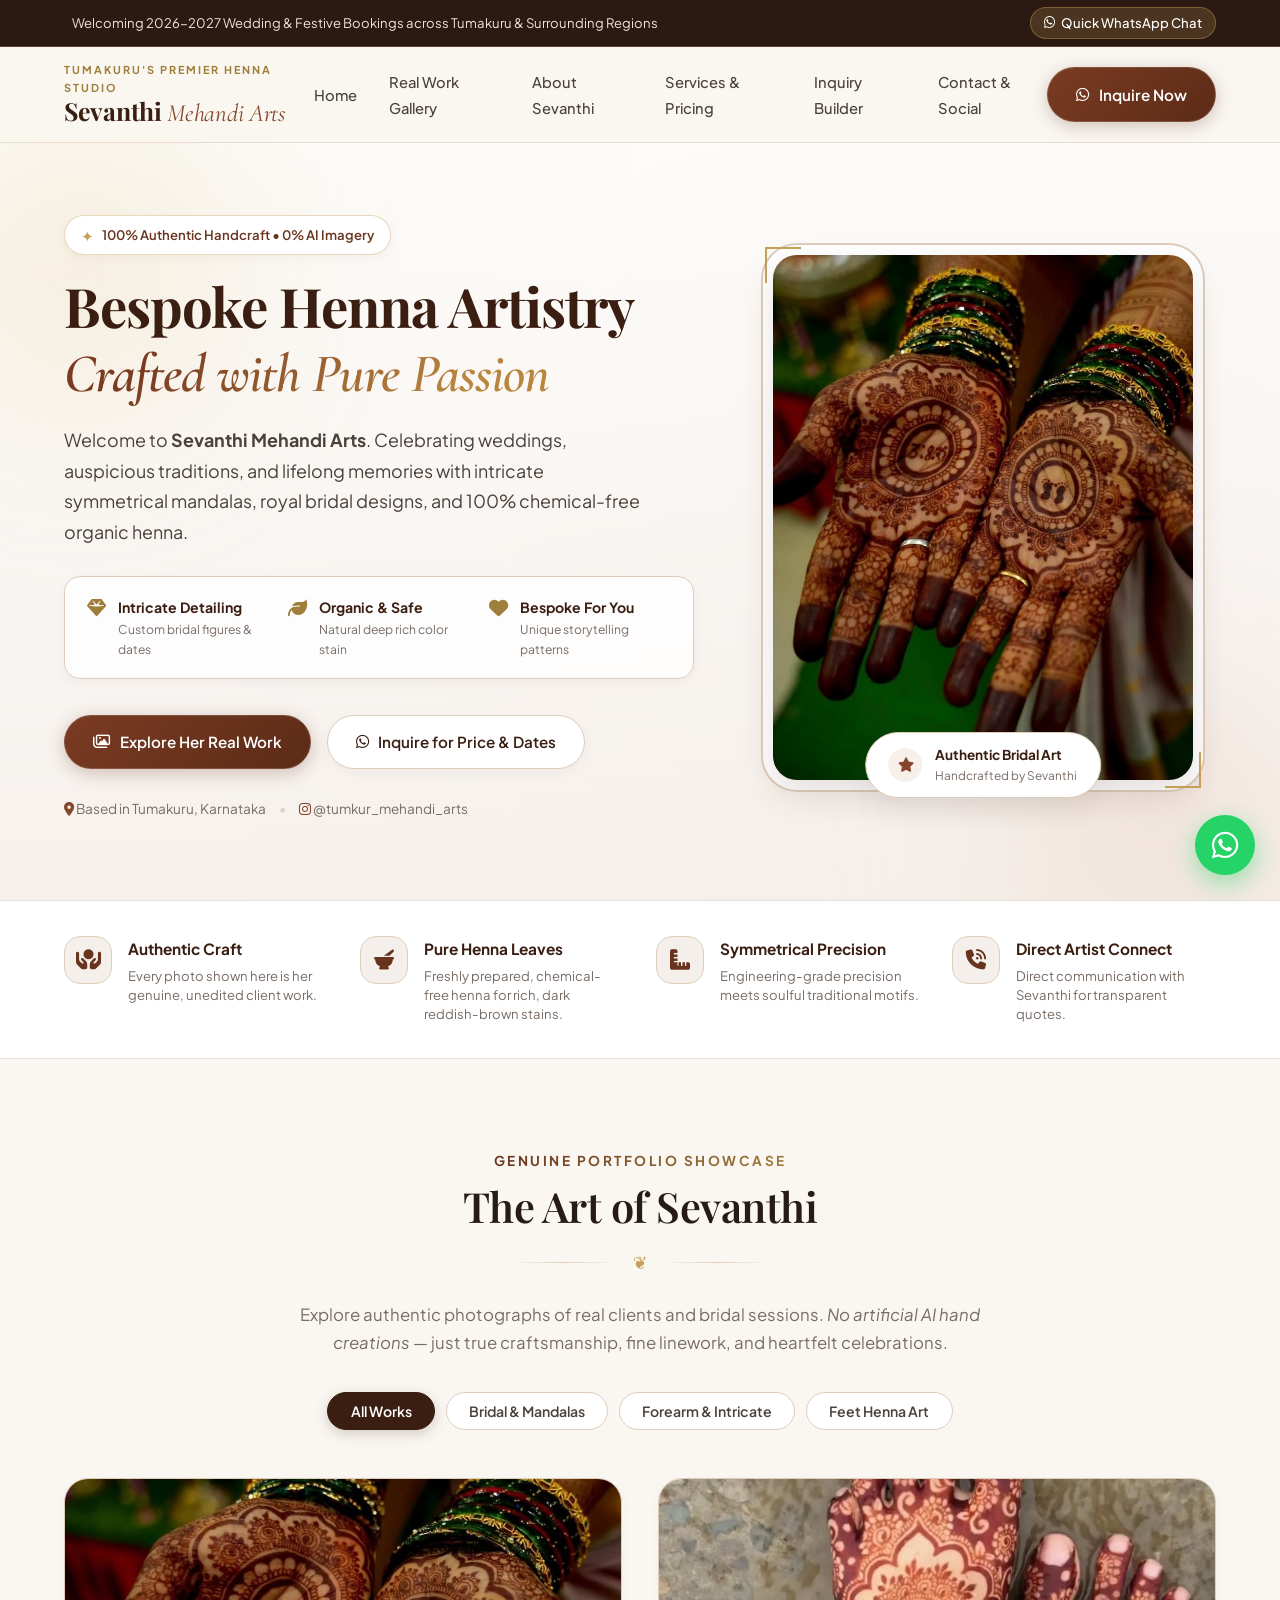
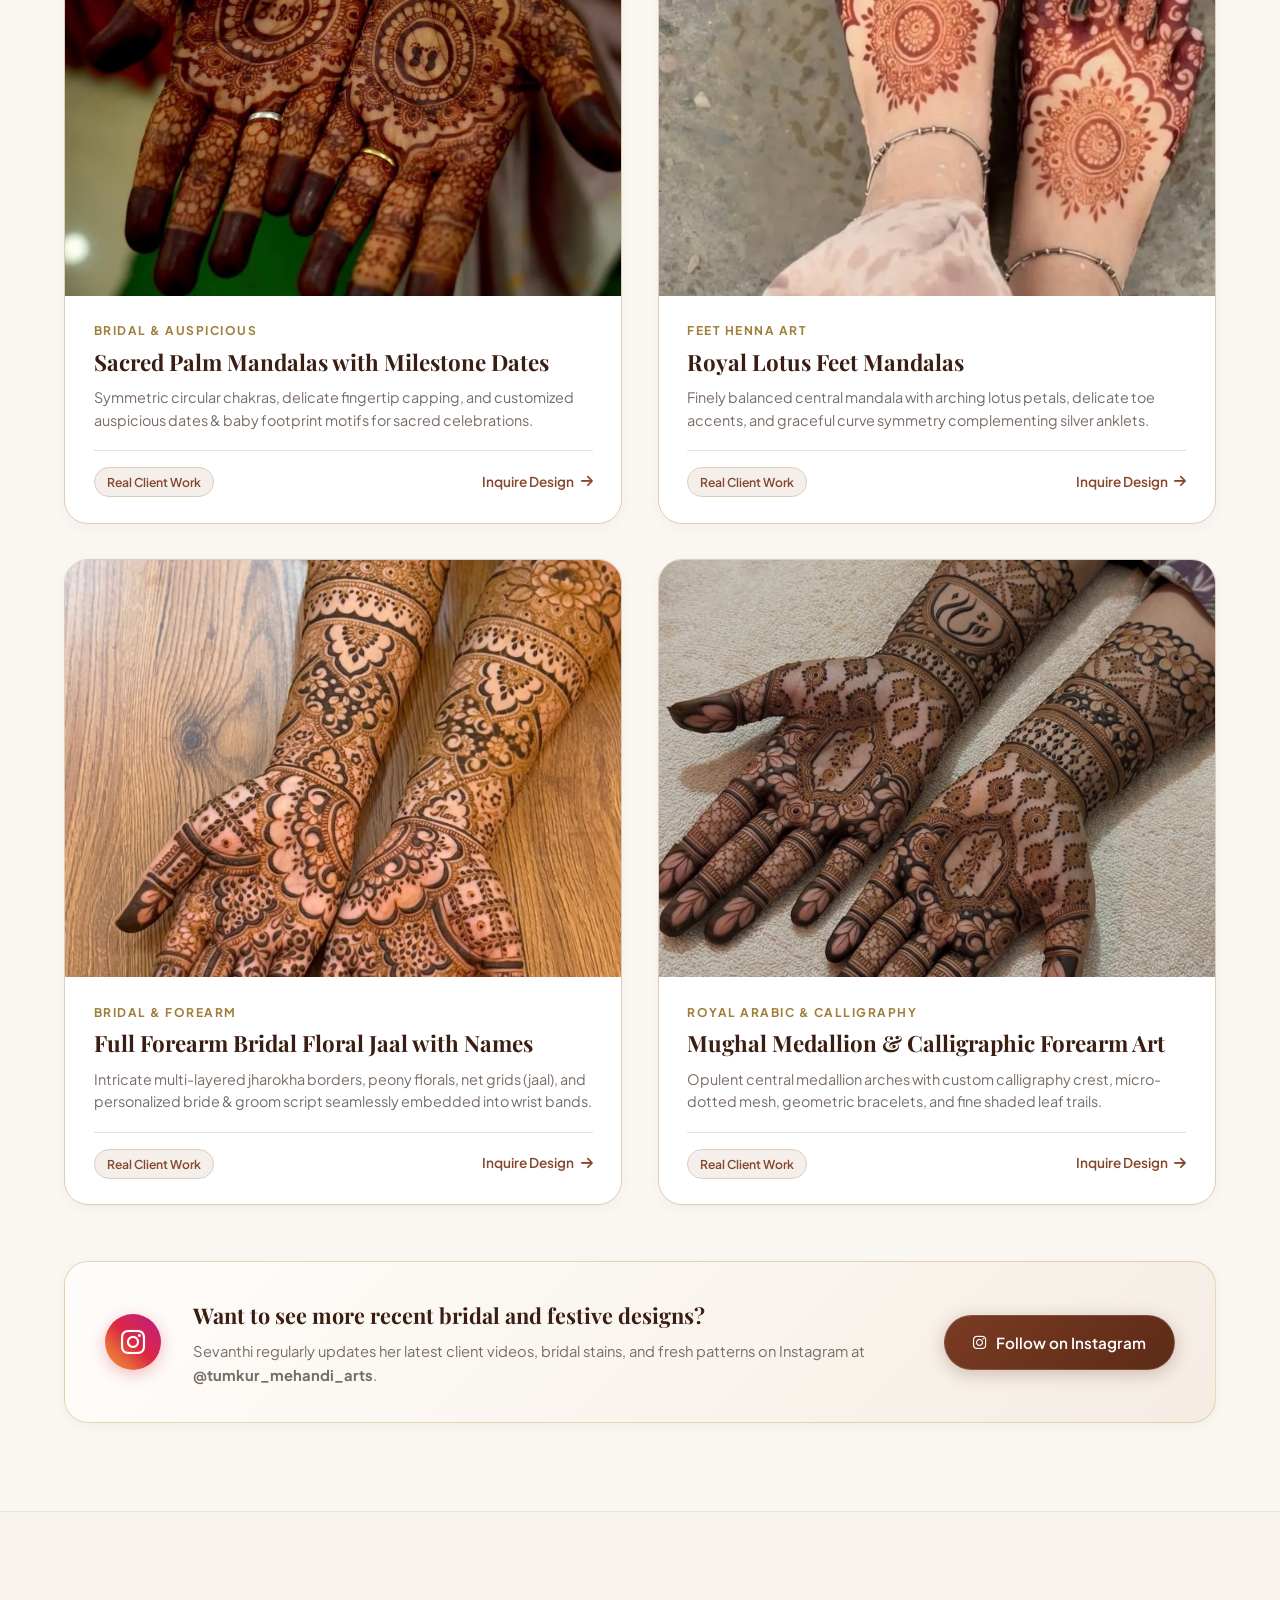
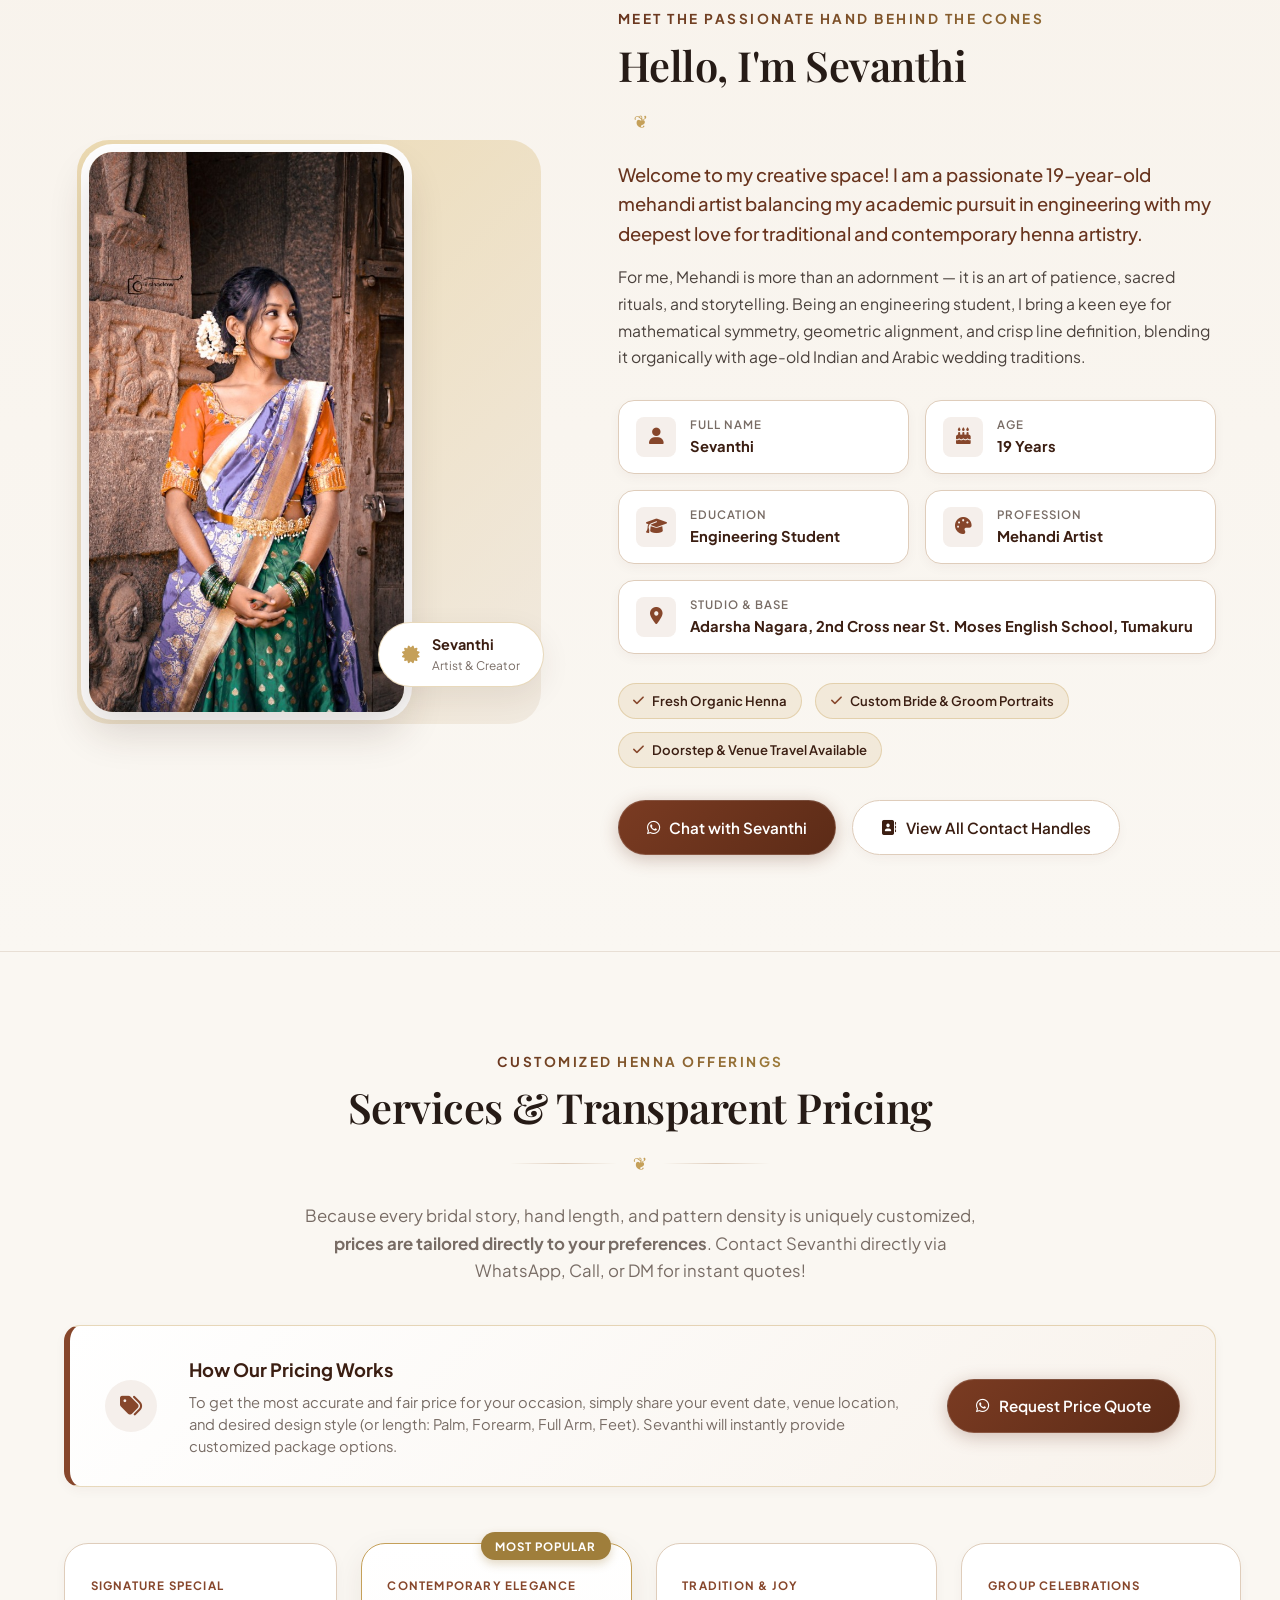
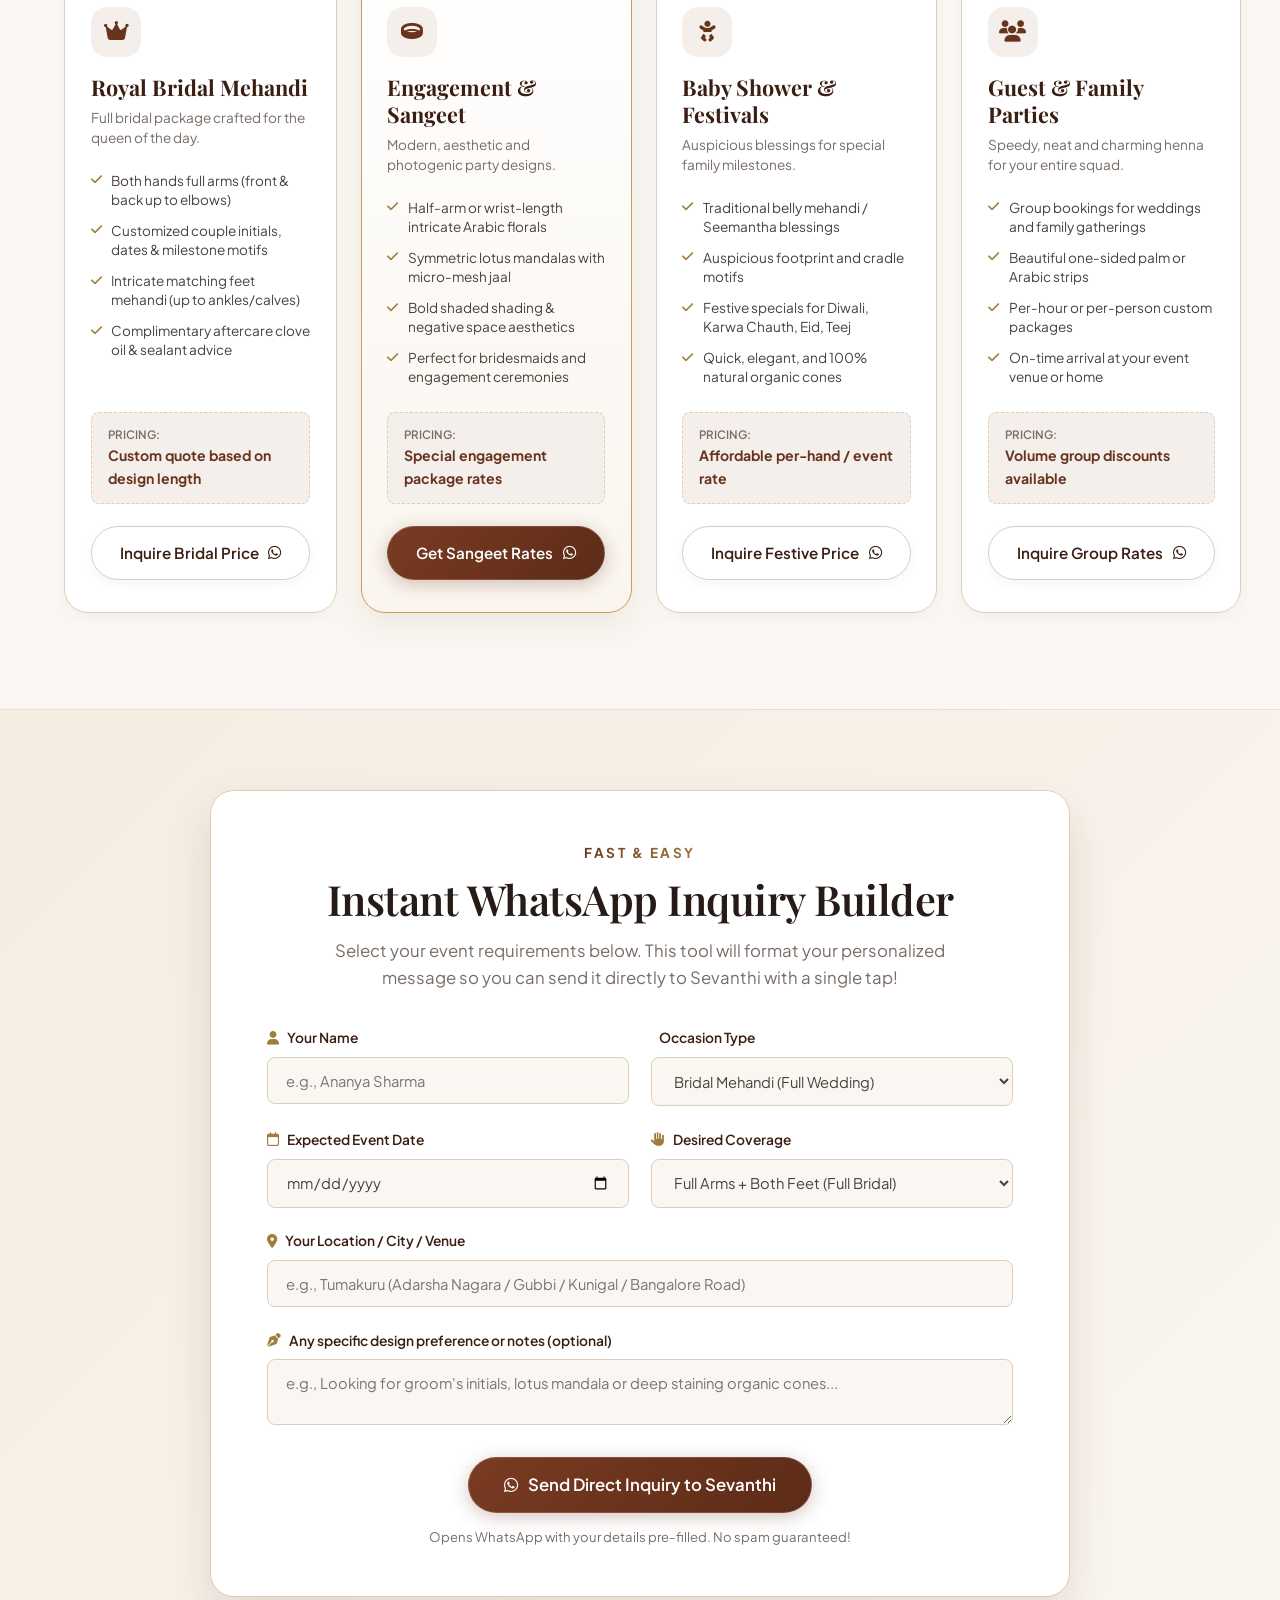
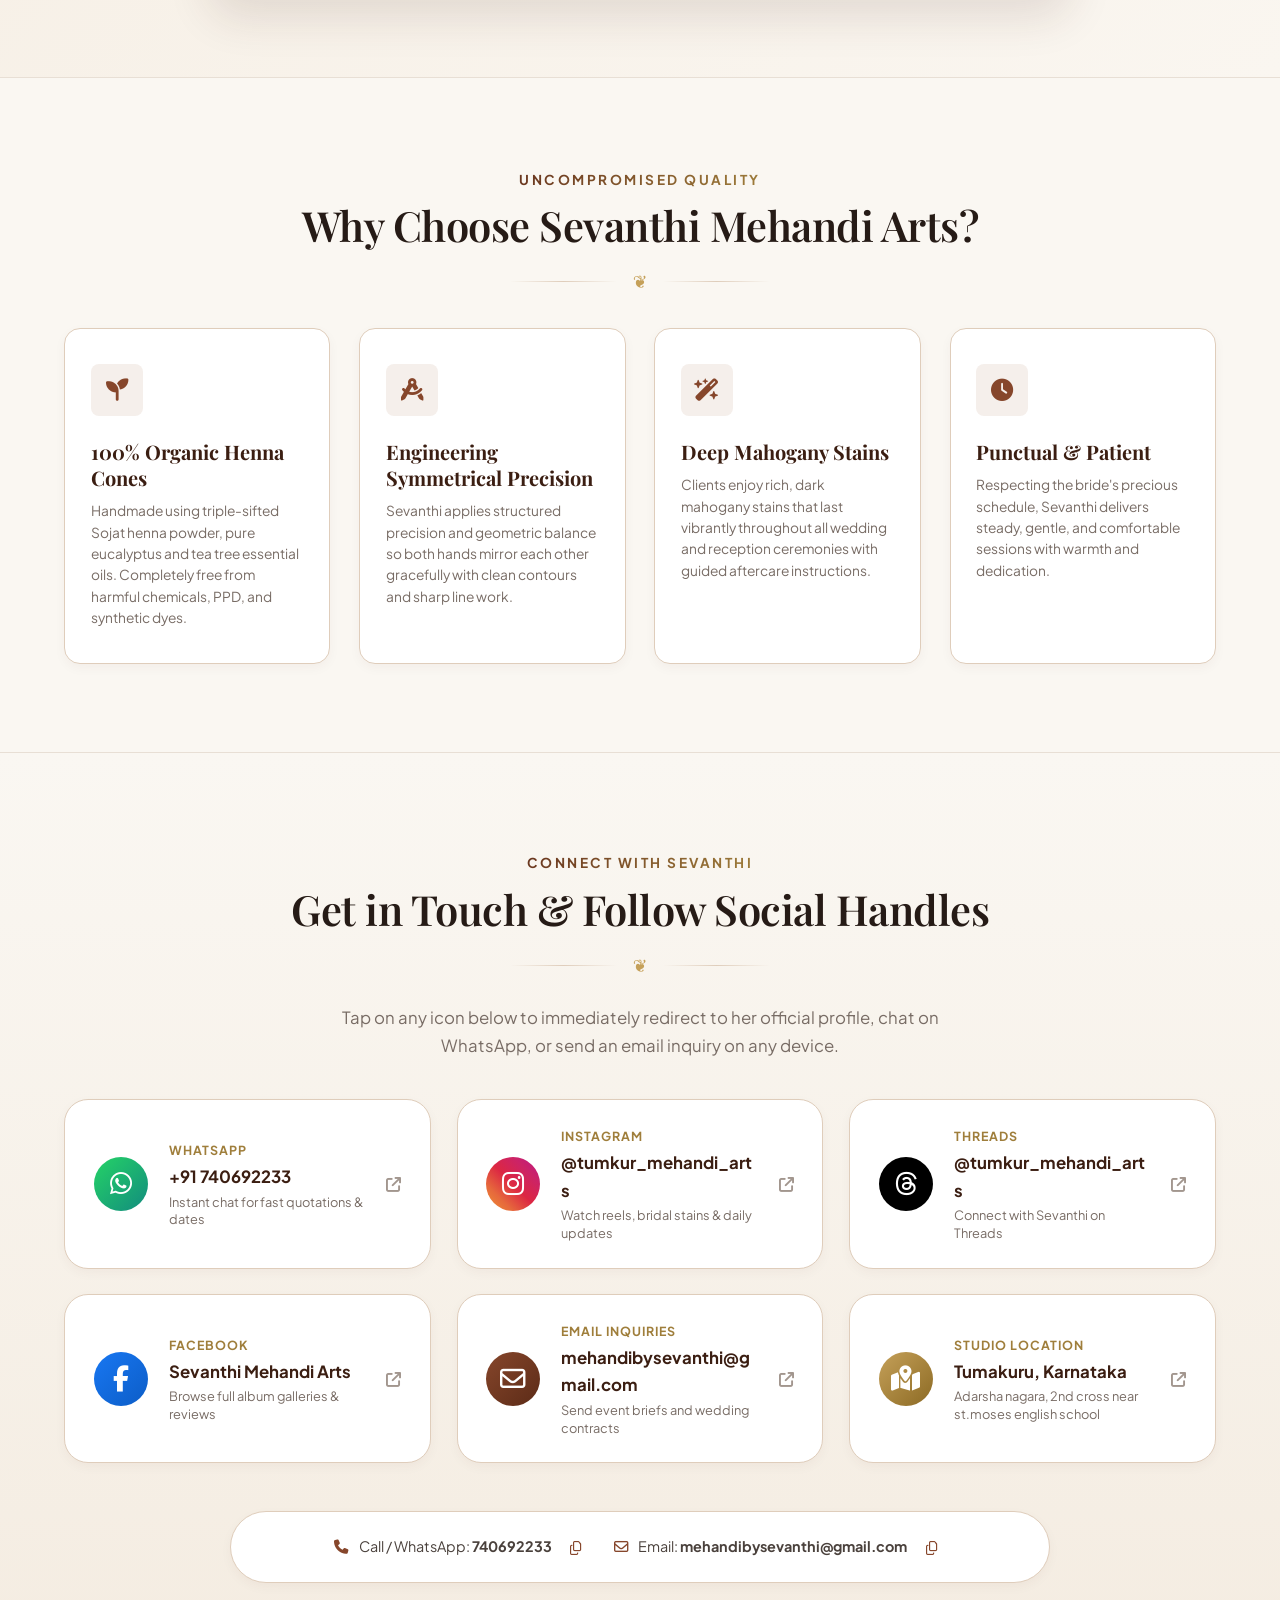
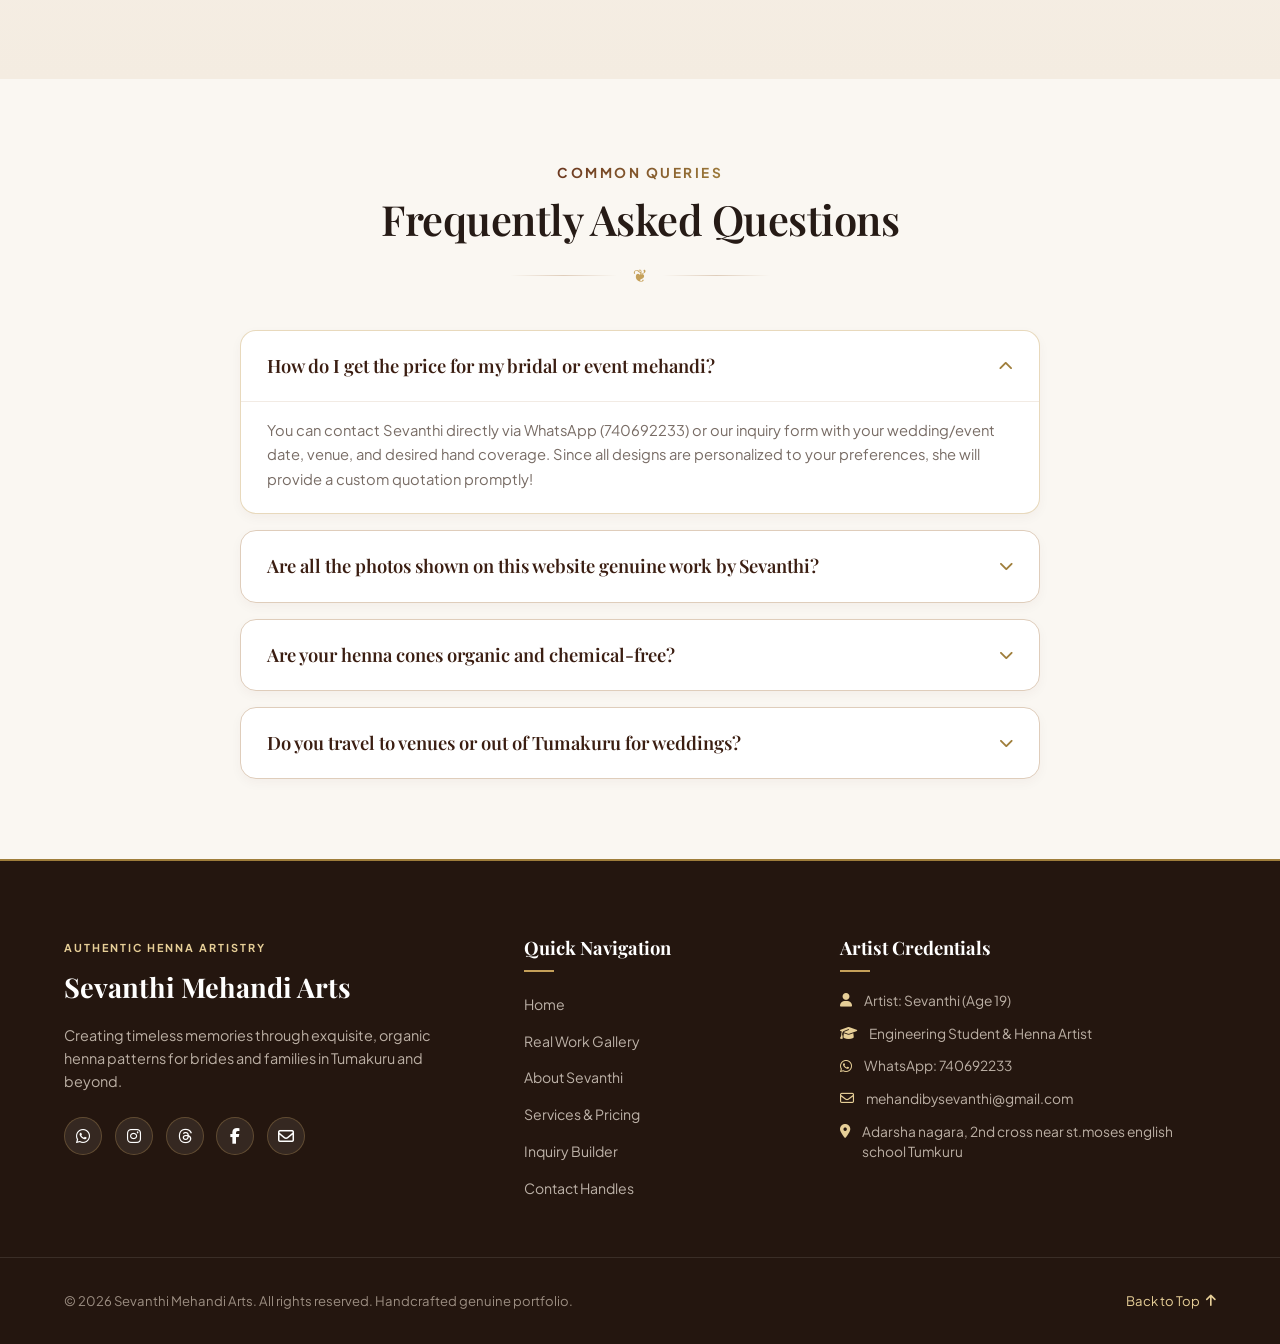
==== index.html @ f286114d "feat: Initial commit for Sevanthi Mehandi Arts website" ====
<!DOCTYPE html>
<html lang="en">
<head>
  <meta charset="UTF-8">
  <meta name="viewport" content="width=device-width, initial-scale=1.0">
  <title>Sevanthi Mehandi Arts | Professional Henna Artist in Tumakuru</title>
  <meta name="description" content="Sevanthi Mehandi Arts - Exclusive bridal, royal Arabic, traditional mandala and contemporary mehandi designs handcrafted by Sevanthi in Tumakuru, Karnataka. Contact for customized price quotes and bookings.">
  <meta name="keywords" content="Sevanthi Mehandi Arts, Tumkur Mehandi Artist, Bridal Henna Tumakuru, Organic Mehandi, Henna Artist Karnataka, Wedding Mehandi Tumkur">
  <meta name="author" content="Sevanthi Mehandi Arts">
  
  <!-- OpenGraph Meta for Social Sharing -->
  <meta property="og:title" content="Sevanthi Mehandi Arts | Luxury Henna Designs">
  <meta property="og:description" content="Authentic handcrafted bridal and traditional mehandi designs by Sevanthi. Book your date now.">
  <meta property="og:type" content="website">
  <meta property="og:image" content="assets/images/artist-sevanthi.jpg">

  <!-- Favicon -->
  <link rel="icon" href="data:image/svg+xml,<svg xmlns=%22http://www.w3.org/2000/svg%22 viewBox=%220 0 100 100%22><text y=%22.9em%22 font-size=%2290%22>✨</text></svg>">

  <!-- Google Fonts: Cormorant Garamond, Playfair Display & Plus Jakarta Sans -->
  <link rel="preconnect" href="https://fonts.googleapis.com">
  <link rel="preconnect" href="https://fonts.gstatic.com" crossorigin>
  <link href="https://fonts.googleapis.com/css2?family=Cormorant+Garamond:ital,wght@0,400;0,600;0,700;1,400;1,600&family=Playfair+Display:ital,wght@0,500;0,700;1,400;1,600&family=Plus+Jakarta+Sans:wght@300;400;500;600;700&display=swap" rel="stylesheet">

  <!-- Font Awesome 6 for Brand Icons (Instagram, Threads, Facebook, WhatsApp, etc.) -->
  <link rel="stylesheet" href="https://cdnjs.cloudflare.com/ajax/libs/font-awesome/6.5.1/css/all.min.css" integrity="sha512-DTOQO9RWCH3ppGqcWaEA1BIZOC6xxalwEsw9c2QQeAIftl+Vegovlnee1c9QX4TctnWMn13TZye+giMm8e2LwA==" crossorigin="anonymous" referrerpolicy="no-referrer" />

  <!-- Main Stylesheet -->
  <link rel="stylesheet" href="styles.css">
</head>
<body>

  <!-- Top Announcement Bar -->
  <div class="top-announcement" id="top-bar">
    <div class="container top-bar-content">
      <span><i class="fa-solid fa-sparkles"></i> Welcoming 2026-2027 Wedding & Festive Bookings across Tumakuru & Surrounding Regions</span>
      <div class="top-bar-contact">
        <a href="https://wa.me/91740692233?text=Hello%20Sevanthi,%20I%20would%20like%20to%20inquire%20about%20mehandi%20booking%20and%20prices" target="_blank" rel="noopener noreferrer" id="topbar-wa-link">
          <i class="fa-brands fa-whatsapp"></i> Quick WhatsApp Chat
        </a>
      </div>
    </div>
  </div>

  <!-- Navigation Header -->
  <header class="site-header" id="site-header">
    <div class="container nav-container">
      <a href="#hero" class="brand-logo" id="brand-logo" aria-label="Sevanthi Mehandi Arts Home">
        <span class="brand-sub">Tumakuru's Premier Henna Studio</span>
        <span class="brand-name">Sevanthi <span class="accent-font">Mehandi Arts</span></span>
      </a>

      <!-- Desktop Nav -->
      <nav class="desktop-nav" id="desktop-nav" aria-label="Primary Navigation">
        <ul class="nav-links">
          <li><a href="#hero" class="nav-link active">Home</a></li>
          <li><a href="#gallery" class="nav-link">Real Work Gallery</a></li>
          <li><a href="#about" class="nav-link">About Sevanthi</a></li>
          <li><a href="#pricing" class="nav-link">Services & Pricing</a></li>
          <li><a href="#calculator" class="nav-link">Inquiry Builder</a></li>
          <li><a href="#contact" class="nav-link">Contact & Social</a></li>
        </ul>
      </nav>

      <div class="nav-actions">
        <a href="https://wa.me/91740692233?text=Hello%20Sevanthi,%20I%20want%20to%20check%20availability%20for%20a%20Mehandi%20date" target="_blank" rel="noopener noreferrer" class="btn btn-primary nav-cta" id="nav-book-btn">
          <i class="fa-brands fa-whatsapp"></i> Inquire Now
        </a>
        <button class="mobile-toggle" id="mobile-toggle" aria-label="Toggle navigation menu" aria-expanded="false">
          <span class="bar"></span>
          <span class="bar"></span>
          <span class="bar"></span>
        </button>
      </div>
    </div>

    <!-- Mobile Drawer -->
    <div class="mobile-menu" id="mobile-menu">
      <ul class="mobile-nav-links">
        <li><a href="#hero" class="mobile-link">Home</a></li>
        <li><a href="#gallery" class="mobile-link">Real Work Gallery</a></li>
        <li><a href="#about" class="mobile-link">About Sevanthi</a></li>
        <li><a href="#pricing" class="mobile-link">Services & Pricing</a></li>
        <li><a href="#calculator" class="mobile-link">Inquiry Builder</a></li>
        <li><a href="#contact" class="mobile-link">Contact & Social</a></li>
      </ul>
      <div class="mobile-menu-footer">
        <a href="https://wa.me/91740692233" target="_blank" rel="noopener noreferrer" class="btn btn-primary btn-block">
          <i class="fa-brands fa-whatsapp"></i> Chat on WhatsApp
        </a>
        <div class="mobile-socials">
          <a href="https://www.instagram.com/tumkur_mehandi_arts?stkn=ZXV4bnJ0M3ZuaDFs&utm_source=qr" target="_blank" rel="noopener noreferrer" aria-label="Instagram"><i class="fa-brands fa-instagram"></i></a>
          <a href="https://www.threads.com/@tumkur_mehandi_arts?igshid=NTc4MTIwNjQ2YQ==" target="_blank" rel="noopener noreferrer" aria-label="Threads"><i class="fa-brands fa-threads"></i></a>
          <a href="https://www.facebook.com/share/1EWvurXKob/?mibextid=wwXIfr" target="_blank" rel="noopener noreferrer" aria-label="Facebook"><i class="fa-brands fa-facebook-f"></i></a>
          <a href="mailto:mehandibysevanthi@gmail.com" aria-label="Email"><i class="fa-regular fa-envelope"></i></a>
        </div>
      </div>
    </div>
  </header>

  <main>
    <!-- Hero Section -->
    <section class="hero-section" id="hero">
      <div class="hero-bg-accent hero-bg-left"></div>
      <div class="hero-bg-accent hero-bg-right"></div>
      
      <div class="container hero-container">
        <div class="hero-content">
          <div class="hero-badge">
            <span class="sparkle-icon">✦</span>
            <span>100% Authentic Handcraft • 0% AI Imagery</span>
          </div>
          <h1 class="hero-title">
            Bespoke Henna Artistry <br>
            <span class="highlight-text">Crafted with Pure Passion</span>
          </h1>
          <p class="hero-subtitle">
            Welcome to <strong>Sevanthi Mehandi Arts</strong>. Celebrating weddings, auspicious traditions, and lifelong memories with intricate symmetrical mandalas, royal bridal designs, and 100% chemical-free organic henna.
          </p>

          <div class="hero-highlights">
            <div class="highlight-item">
              <i class="fa-solid fa-gem"></i>
              <div>
                <strong>Intricate Detailing</strong>
                <span>Custom bridal figures & dates</span>
              </div>
            </div>
            <div class="highlight-item">
              <i class="fa-solid fa-leaf"></i>
              <div>
                <strong>Organic & Safe</strong>
                <span>Natural deep rich color stain</span>
              </div>
            </div>
            <div class="highlight-item">
              <i class="fa-solid fa-heart"></i>
              <div>
                <strong>Bespoke For You</strong>
                <span>Unique storytelling patterns</span>
              </div>
            </div>
          </div>

          <div class="hero-cta-group">
            <a href="#gallery" class="btn btn-primary" id="hero-view-work-btn">
              <i class="fa-regular fa-images"></i> Explore Her Real Work
            </a>
            <a href="https://wa.me/91740692233?text=Hi%20Sevanthi,%20I%20would%20like%20to%20discuss%20pricing%20and%20packages%20for%20my%20event." target="_blank" rel="noopener noreferrer" class="btn btn-secondary" id="hero-whatsapp-btn">
              <i class="fa-brands fa-whatsapp"></i> Inquire for Price & Dates
            </a>
          </div>

          <div class="hero-credentials-quick">
            <span><i class="fa-solid fa-location-dot"></i> Based in Tumakuru, Karnataka</span>
            <span class="divider-dot">•</span>
            <span><i class="fa-brands fa-instagram"></i> @tumkur_mehandi_arts</span>
          </div>
        </div>

        <div class="hero-visual">
          <div class="hero-image-card">
            <div class="card-ornament top-left"></div>
            <div class="card-ornament bottom-right"></div>
            <div class="hero-image-wrapper">
              <img src="assets/images/work-1-bridal-mandala.jpg" alt="Authentic Bridal Palm Mandala Henna by Sevanthi" class="hero-main-img" id="hero-featured-photo">
            </div>
            <div class="hero-floating-tag">
              <div class="tag-icon"><i class="fa-solid fa-star"></i></div>
              <div class="tag-text">
                <span class="tag-title">Authentic Bridal Art</span>
                <span class="tag-desc">Handcrafted by Sevanthi</span>
              </div>
            </div>
          </div>
        </div>
      </div>
    </section>

    <!-- Trust & Craftsmanship Bar -->
    <section class="trust-bar">
      <div class="container trust-grid">
        <div class="trust-item">
          <div class="trust-icon"><i class="fa-solid fa-hands-holding-circle"></i></div>
          <div class="trust-info">
            <h4>Authentic Craft</h4>
            <p>Every photo shown here is her genuine, unedited client work.</p>
          </div>
        </div>
        <div class="trust-item">
          <div class="trust-icon"><i class="fa-solid fa-mortar-pestle"></i></div>
          <div class="trust-info">
            <h4>Pure Henna Leaves</h4>
            <p>Freshly prepared, chemical-free henna for rich, dark reddish-brown stains.</p>
          </div>
        </div>
        <div class="trust-item">
          <div class="trust-icon"><i class="fa-solid fa-ruler-combined"></i></div>
          <div class="trust-info">
            <h4>Symmetrical Precision</h4>
            <p>Engineering-grade precision meets soulful traditional motifs.</p>
          </div>
        </div>
        <div class="trust-item">
          <div class="trust-icon"><i class="fa-solid fa-phone-volume"></i></div>
          <div class="trust-info">
            <h4>Direct Artist Connect</h4>
            <p>Direct communication with Sevanthi for transparent quotes.</p>
          </div>
        </div>
      </div>
    </section>

    <!-- Portfolio Gallery Section (Real Photos Only) -->
    <section class="gallery-section" id="gallery">
      <div class="container">
        <div class="section-header text-center">
          <span class="sub-heading">Genuine Portfolio Showcase</span>
          <h2 class="section-title">The Art of Sevanthi</h2>
          <div class="ornamental-divider">
            <span class="line"></span>
            <span class="symbol">❦</span>
            <span class="line"></span>
          </div>
          <p class="section-desc">
            Explore authentic photographs of real clients and bridal sessions. <em>No artificial AI hand creations</em> — just true craftsmanship, fine linework, and heartfelt celebrations.
          </p>
        </div>

        <!-- Filter Controls -->
        <div class="gallery-filters" id="gallery-filters" role="tablist">
          <button class="filter-btn active" data-filter="all" role="tab" aria-selected="true">All Works</button>
          <button class="filter-btn" data-filter="bridal" role="tab" aria-selected="false">Bridal & Mandalas</button>
          <button class="filter-btn" data-filter="forearm" role="tab" aria-selected="false">Forearm & Intricate</button>
          <button class="filter-btn" data-filter="feet" role="tab" aria-selected="false">Feet Henna Art</button>
        </div>

        <!-- Gallery Grid -->
        <div class="gallery-grid" id="gallery-grid">
          
          <!-- Item 1: Bridal Mandala -->
          <div class="gallery-item" data-category="bridal" data-id="work-1">
            <div class="gallery-card">
              <div class="gallery-img-wrap" onclick="openLightbox(0)">
                <img src="assets/images/work-1-bridal-mandala.jpg" alt="Bridal Palms Mandala Henna with auspicious date and footprint motifs" loading="lazy">
                <div class="gallery-overlay">
                  <div class="overlay-action"><i class="fa-solid fa-magnifying-glass-plus"></i> View Full Photo</div>
                </div>
              </div>
              <div class="gallery-card-meta">
                <span class="card-category">Bridal & Auspicious</span>
                <h3 class="card-title">Sacred Palm Mandalas with Milestone Dates</h3>
                <p class="card-desc">Symmetric circular chakras, delicate fingertip capping, and customized auspicious dates & baby footprint motifs for sacred celebrations.</p>
                <div class="card-footer">
                  <span class="badge-pill">Real Client Work</span>
                  <a href="https://wa.me/91740692233?text=Hi%20Sevanthi,%20I%20love%20the%20Bridal%20Palm%20Mandala%20design%20on%20your%20website.%20Can%20you%20share%20price%20details?" target="_blank" rel="noopener noreferrer" class="quote-link">
                    Inquire Design <i class="fa-solid fa-arrow-right"></i>
                  </a>
                </div>
              </div>
            </div>
          </div>

          <!-- Item 2: Feet Henna -->
          <div class="gallery-item" data-category="feet" data-id="work-2">
            <div class="gallery-card">
              <div class="gallery-img-wrap" onclick="openLightbox(1)">
                <img src="assets/images/work-2-feet-mandala.jpg" alt="Traditional Feet Mandala Henna with Lotus and Anklet motifs" loading="lazy">
                <div class="gallery-overlay">
                  <div class="overlay-action"><i class="fa-solid fa-magnifying-glass-plus"></i> View Full Photo</div>
                </div>
              </div>
              <div class="gallery-card-meta">
                <span class="card-category">Feet Henna Art</span>
                <h3 class="card-title">Royal Lotus Feet Mandalas</h3>
                <p class="card-desc">Finely balanced central mandala with arching lotus petals, delicate toe accents, and graceful curve symmetry complementing silver anklets.</p>
                <div class="card-footer">
                  <span class="badge-pill">Real Client Work</span>
                  <a href="https://wa.me/91740692233?text=Hi%20Sevanthi,%20I%20am%20interested%20in%20your%20Feet%20Mandala%20Henna%20design.%20Could%20you%20please%20share%20pricing?" target="_blank" rel="noopener noreferrer" class="quote-link">
                    Inquire Design <i class="fa-solid fa-arrow-right"></i>
                  </a>
                </div>
              </div>
            </div>
          </div>

          <!-- Item 3: Forearm Bridal Art -->
          <div class="gallery-item" data-category="forearm" data-id="work-3">
            <div class="gallery-card">
              <div class="gallery-img-wrap" onclick="openLightbox(2)">
                <img src="assets/images/work-3-forearm-art.jpg" alt="Intricate Forearm Bridal Henna with personalized couple names Shifa and Neil" loading="lazy">
                <div class="gallery-overlay">
                  <div class="overlay-action"><i class="fa-solid fa-magnifying-glass-plus"></i> View Full Photo</div>
                </div>
              </div>
              <div class="gallery-card-meta">
                <span class="card-category">Bridal & Forearm</span>
                <h3 class="card-title">Full Forearm Bridal Floral Jaal with Names</h3>
                <p class="card-desc">Intricate multi-layered jharokha borders, peony florals, net grids (jaal), and personalized bride & groom script seamlessly embedded into wrist bands.</p>
                <div class="card-footer">
                  <span class="badge-pill">Real Client Work</span>
                  <a href="https://wa.me/91740692233?text=Hi%20Sevanthi,%20I%20loved%20the%20Full%20Forearm%20Floral%20Bridal%20mehandi%20with%20names.%20What%20is%20the%20price%20for%20this%20style?" target="_blank" rel="noopener noreferrer" class="quote-link">
                    Inquire Design <i class="fa-solid fa-arrow-right"></i>
                  </a>
                </div>
              </div>
            </div>
          </div>

          <!-- Item 4: Royal Arabic / Calligraphy -->
          <div class="gallery-item" data-category="forearm" data-id="work-4">
            <div class="gallery-card">
              <div class="gallery-img-wrap" onclick="openLightbox(3)">
                <img src="assets/images/work-4-royal-arabic.jpg" alt="Royal Arabic & Contemporary wrist mehandi with ornate medallions and calligraphy" loading="lazy">
                <div class="gallery-overlay">
                  <div class="overlay-action"><i class="fa-solid fa-magnifying-glass-plus"></i> View Full Photo</div>
                </div>
              </div>
              <div class="gallery-card-meta">
                <span class="card-category">Royal Arabic & Calligraphy</span>
                <h3 class="card-title">Mughal Medallion & Calligraphic Forearm Art</h3>
                <p class="card-desc">Opulent central medallion arches with custom calligraphy crest, micro-dotted mesh, geometric bracelets, and fine shaded leaf trails.</p>
                <div class="card-footer">
                  <span class="badge-pill">Real Client Work</span>
                  <a href="https://wa.me/91740692233?text=Hi%20Sevanthi,%20I%20am%20interested%20in%20the%20Mughal%20Medallion%20and%20Calligraphy%20design.%20Please%20let%20me%20know%20the%20pricing." target="_blank" rel="noopener noreferrer" class="quote-link">
                    Inquire Design <i class="fa-solid fa-arrow-right"></i>
                  </a>
                </div>
              </div>
            </div>
          </div>

        </div>

        <!-- Instagram Integration Banner for More Real Photos -->
        <div class="insta-live-banner">
          <div class="banner-inner">
            <div class="banner-icon"><i class="fa-brands fa-instagram"></i></div>
            <div class="banner-text">
              <h3>Want to see more recent bridal and festive designs?</h3>
              <p>Sevanthi regularly updates her latest client videos, bridal stains, and fresh patterns on Instagram at <strong>@tumkur_mehandi_arts</strong>.</p>
            </div>
            <a href="https://www.instagram.com/tumkur_mehandi_arts?stkn=ZXV4bnJ0M3ZuaDFs&utm_source=qr" target="_blank" rel="noopener noreferrer" class="btn btn-primary" id="insta-banner-btn">
              <i class="fa-brands fa-instagram"></i> Follow on Instagram
            </a>
          </div>
        </div>

      </div>
    </section>

    <!-- Dedicated "Meet The Artist" Section -->
    <section class="about-section" id="about">
      <div class="container">
        <div class="about-grid">
          
          <!-- Artist Photo Column -->
          <div class="about-photo-col">
            <div class="artist-frame">
              <div class="frame-backdrop"></div>
              <div class="artist-img-wrapper">
                <img src="assets/images/artist-sevanthi.jpg" alt="Portrait of Sevanthi - Founder and Lead Henna Artist of Sevanthi Mehandi Arts" id="artist-profile-img">
              </div>
              <div class="artist-tag-badge">
                <span class="badge-crown"><i class="fa-solid fa-certificate"></i></span>
                <div class="badge-meta">
                  <span class="badge-name">Sevanthi</span>
                  <span class="badge-role">Artist & Creator</span>
                </div>
              </div>
            </div>
          </div>

          <!-- Artist Details Column -->
          <div class="about-details-col">
            <span class="sub-heading">Meet The Passionate Hand Behind The Cones</span>
            <h2 class="section-title">Hello, I'm Sevanthi</h2>
            <div class="ornamental-divider left-aligned">
              <span class="line"></span>
              <span class="symbol">❦</span>
              <span class="line"></span>
            </div>

            <p class="about-lead">
              Welcome to my creative space! I am a passionate 19-year-old mehandi artist balancing my academic pursuit in engineering with my deepest love for traditional and contemporary henna artistry.
            </p>

            <p class="about-body">
              For me, Mehandi is more than an adornment — it is an art of patience, sacred rituals, and storytelling. Being an engineering student, I bring a keen eye for mathematical symmetry, geometric alignment, and crisp line definition, blending it organically with age-old Indian and Arabic wedding traditions.
            </p>

            <!-- Artist Quick Info Cards -->
            <div class="artist-info-cards">
              <div class="info-card">
                <div class="info-icon"><i class="fa-solid fa-user"></i></div>
                <div class="info-content">
                  <span class="label">Full Name</span>
                  <span class="val">Sevanthi</span>
                </div>
              </div>
              <div class="info-card">
                <div class="info-icon"><i class="fa-solid fa-cake-candles"></i></div>
                <div class="info-content">
                  <span class="label">Age</span>
                  <span class="val">19 Years</span>
                </div>
              </div>
              <div class="info-card">
                <div class="info-icon"><i class="fa-solid fa-graduation-cap"></i></div>
                <div class="info-content">
                  <span class="label">Education</span>
                  <span class="val">Engineering Student</span>
                </div>
              </div>
              <div class="info-card">
                <div class="info-icon"><i class="fa-solid fa-palette"></i></div>
                <div class="info-content">
                  <span class="label">Profession</span>
                  <span class="val">Mehandi Artist</span>
                </div>
              </div>
              <div class="info-card full-width">
                <div class="info-icon"><i class="fa-solid fa-location-dot"></i></div>
                <div class="info-content">
                  <span class="label">Studio & Base</span>
                  <span class="val">Adarsha Nagara, 2nd Cross near St. Moses English School, Tumakuru</span>
                </div>
              </div>
            </div>

            <!-- Artist Philosophy Badges -->
            <div class="artist-values">
              <div class="value-item">
                <i class="fa-solid fa-check"></i>
                <span>Fresh Organic Henna</span>
              </div>
              <div class="value-item">
                <i class="fa-solid fa-check"></i>
                <span>Custom Bride & Groom Portraits</span>
              </div>
              <div class="value-item">
                <i class="fa-solid fa-check"></i>
                <span>Doorstep & Venue Travel Available</span>
              </div>
            </div>

            <div class="about-action-btns">
              <a href="https://wa.me/91740692233?text=Hello%20Sevanthi,%20I%20am%20looking%20for%20a%20mehandi%20artist%20for%20an%20upcoming%20occasion." target="_blank" rel="noopener noreferrer" class="btn btn-primary" id="about-chat-btn">
                <i class="fa-brands fa-whatsapp"></i> Chat with Sevanthi
              </a>
              <a href="#contact" class="btn btn-secondary" id="about-contact-btn">
                <i class="fa-solid fa-address-book"></i> View All Contact Handles
              </a>
            </div>

          </div>

        </div>
      </div>
    </section>

    <!-- Services & Pricing Clarification Section -->
    <section class="pricing-section" id="pricing">
      <div class="container">
        <div class="section-header text-center">
          <span class="sub-heading">Customized Henna Offerings</span>
          <h2 class="section-title">Services & Transparent Pricing</h2>
          <div class="ornamental-divider">
            <span class="line"></span>
            <span class="symbol">❦</span>
            <span class="line"></span>
          </div>
          <p class="section-desc">
            Because every bridal story, hand length, and pattern density is uniquely customized, <strong>prices are tailored directly to your preferences</strong>. Contact Sevanthi directly via WhatsApp, Call, or DM for instant quotes!
          </p>
        </div>

        <!-- Pricing Policy Notice Banner -->
        <div class="pricing-notice-box">
          <div class="notice-icon"><i class="fa-solid fa-tags"></i></div>
          <div class="notice-text">
            <h4>How Our Pricing Works</h4>
            <p>
              To get the most accurate and fair price for your occasion, simply share your event date, venue location, and desired design style (or length: Palm, Forearm, Full Arm, Feet). Sevanthi will instantly provide customized package options.
            </p>
          </div>
          <div class="notice-cta">
            <a href="https://wa.me/91740692233?text=Hello%20Sevanthi,%20could%20you%20please%20share%20price%20quotes%20for%20my%20event?" target="_blank" rel="noopener noreferrer" class="btn btn-primary" id="notice-quote-btn">
              <i class="fa-brands fa-whatsapp"></i> Request Price Quote
            </a>
          </div>
        </div>

        <!-- Service Offerings Grid -->
        <div class="services-grid">
          
          <!-- Service Card 1 -->
          <div class="service-card">
            <div class="service-card-top">
              <span class="service-badge">Signature Special</span>
              <div class="service-icon"><i class="fa-solid fa-crown"></i></div>
              <h3 class="service-title">Royal Bridal Mehandi</h3>
              <p class="service-sub">Full bridal package crafted for the queen of the day.</p>
            </div>
            <div class="service-body">
              <ul class="service-features">
                <li><i class="fa-solid fa-check"></i> Both hands full arms (front & back up to elbows)</li>
                <li><i class="fa-solid fa-check"></i> Customized couple initials, dates & milestone motifs</li>
                <li><i class="fa-solid fa-check"></i> Intricate matching feet mehandi (up to ankles/calves)</li>
                <li><i class="fa-solid fa-check"></i> Complimentary aftercare clove oil & sealant advice</li>
              </ul>
              <div class="service-price-meta">
                <span class="price-label">Pricing:</span>
                <span class="price-val">Custom quote based on design length</span>
              </div>
              <a href="https://wa.me/91740692233?text=Hi%20Sevanthi,%20I%20want%20to%20inquire%20about%20the%20Royal%20Bridal%20Mehandi%20Package%20and%20its%20price." target="_blank" rel="noopener noreferrer" class="btn btn-secondary btn-block">
                Inquire Bridal Price <i class="fa-brands fa-whatsapp"></i>
              </a>
            </div>
          </div>

          <!-- Service Card 2 -->
          <div class="service-card featured">
            <div class="popular-ribbon">Most Popular</div>
            <div class="service-card-top">
              <span class="service-badge">Contemporary Elegance</span>
              <div class="service-icon"><i class="fa-solid fa-ring"></i></div>
              <h3 class="service-title">Engagement & Sangeet</h3>
              <p class="service-sub">Modern, aesthetic and photogenic party designs.</p>
            </div>
            <div class="service-body">
              <ul class="service-features">
                <li><i class="fa-solid fa-check"></i> Half-arm or wrist-length intricate Arabic florals</li>
                <li><i class="fa-solid fa-check"></i> Symmetric lotus mandalas with micro-mesh jaal</li>
                <li><i class="fa-solid fa-check"></i> Bold shaded shading & negative space aesthetics</li>
                <li><i class="fa-solid fa-check"></i> Perfect for bridesmaids and engagement ceremonies</li>
              </ul>
              <div class="service-price-meta">
                <span class="price-label">Pricing:</span>
                <span class="price-val">Special engagement package rates</span>
              </div>
              <a href="https://wa.me/91740692233?text=Hi%20Sevanthi,%20I%20would%20like%20to%20get%20pricing%20for%20Engagement%20/%20Sangeet%20Mehandi." target="_blank" rel="noopener noreferrer" class="btn btn-primary btn-block">
                Get Sangeet Rates <i class="fa-brands fa-whatsapp"></i>
              </a>
            </div>
          </div>

          <!-- Service Card 3 -->
          <div class="service-card">
            <div class="service-card-top">
              <span class="service-badge">Tradition & Joy</span>
              <div class="service-icon"><i class="fa-solid fa-baby"></i></div>
              <h3 class="service-title">Baby Shower & Festivals</h3>
              <p class="service-sub">Auspicious blessings for special family milestones.</p>
            </div>
            <div class="service-body">
              <ul class="service-features">
                <li><i class="fa-solid fa-check"></i> Traditional belly mehandi / Seemantha blessings</li>
                <li><i class="fa-solid fa-check"></i> Auspicious footprint and cradle motifs</li>
                <li><i class="fa-solid fa-check"></i> Festive specials for Diwali, Karwa Chauth, Eid, Teej</li>
                <li><i class="fa-solid fa-check"></i> Quick, elegant, and 100% natural organic cones</li>
              </ul>
              <div class="service-price-meta">
                <span class="price-label">Pricing:</span>
                <span class="price-val">Affordable per-hand / event rate</span>
              </div>
              <a href="https://wa.me/91740692233?text=Hi%20Sevanthi,%20I%20want%20to%20know%20the%20price%20for%20Baby%20Shower%20/%20Festival%20Mehandi." target="_blank" rel="noopener noreferrer" class="btn btn-secondary btn-block">
                Inquire Festive Price <i class="fa-brands fa-whatsapp"></i>
              </a>
            </div>
          </div>

          <!-- Service Card 4 -->
          <div class="service-card">
            <div class="service-card-top">
              <span class="service-badge">Group Celebrations</span>
              <div class="service-icon"><i class="fa-solid fa-users"></i></div>
              <h3 class="service-title">Guest & Family Parties</h3>
              <p class="service-sub">Speedy, neat and charming henna for your entire squad.</p>
            </div>
            <div class="service-body">
              <ul class="service-features">
                <li><i class="fa-solid fa-check"></i> Group bookings for weddings and family gatherings</li>
                <li><i class="fa-solid fa-check"></i> Beautiful one-sided palm or Arabic strips</li>
                <li><i class="fa-solid fa-check"></i> Per-hour or per-person custom packages</li>
                <li><i class="fa-solid fa-check"></i> On-time arrival at your event venue or home</li>
              </ul>
              <div class="service-price-meta">
                <span class="price-label">Pricing:</span>
                <span class="price-val">Volume group discounts available</span>
              </div>
              <a href="https://wa.me/91740692233?text=Hi%20Sevanthi,%20I%20want%20to%20book%20Mehandi%20for%20guests/family%20members.%20What%20are%20your%20group%20charges?" target="_blank" rel="noopener noreferrer" class="btn btn-secondary btn-block">
                Inquire Group Rates <i class="fa-brands fa-whatsapp"></i>
              </a>
            </div>
          </div>

        </div>

      </div>
    </section>

    <!-- Interactive Instant WhatsApp Inquiry Builder -->
    <section class="calculator-section" id="calculator">
      <div class="container">
        <div class="calc-wrapper">
          <div class="calc-header text-center">
            <span class="sub-heading">Fast & Easy</span>
            <h2 class="section-title">Instant WhatsApp Inquiry Builder</h2>
            <p class="section-desc">
              Select your event requirements below. This tool will format your personalized message so you can send it directly to Sevanthi with a single tap!
            </p>
          </div>

          <form class="calc-form" id="inquiry-form" onsubmit="handleInquirySubmit(event)">
            <div class="form-grid">
              
              <div class="form-group">
                <label for="client-name"><i class="fa-solid fa-user"></i> Your Name</label>
                <input type="text" id="client-name" placeholder="e.g., Ananya Sharma" required>
              </div>

              <div class="form-group">
                <label for="event-type"><i class="fa-solid fa-calendar-star"></i> Occasion Type</label>
                <select id="event-type" required>
                  <option value="Bridal Mehandi">Bridal Mehandi (Full Wedding)</option>
                  <option value="Engagement / Sangeet">Engagement / Sangeet Night</option>
                  <option value="Baby Shower / Seemantha">Baby Shower (Seemantha)</option>
                  <option value="Festival / Family Function">Festive / Family Celebration</option>
                  <option value="Guest Henna Party">Guest & Bridesmaids Henna</option>
                  <option value="Custom Design">Custom / Other Request</option>
                </select>
              </div>

              <div class="form-group">
                <label for="event-date"><i class="fa-regular fa-calendar"></i> Expected Event Date</label>
                <input type="date" id="event-date">
              </div>

              <div class="form-group">
                <label for="coverage-type"><i class="fa-solid fa-hand"></i> Desired Coverage</label>
                <select id="coverage-type">
                  <option value="Full Arms + Both Feet (Full Bridal)">Full Arms + Both Feet (Full Bridal)</option>
                  <option value="Forearms & Palms Only">Forearms & Palms Only</option>
                  <option value="Palms Only (Both sides)">Palms Only (Both sides)</option>
                  <option value="Arabic & Minimalist Strips">Arabic & Minimalist Strips</option>
                  <option value="Feet Henna Only">Feet Henna Only</option>
                  <option value="Custom Length / Multiple People">Custom Length / Multiple People</option>
                </select>
              </div>

              <div class="form-group full-width">
                <label for="location-note"><i class="fa-solid fa-location-dot"></i> Your Location / City / Venue</label>
                <input type="text" id="location-note" placeholder="e.g., Tumakuru (Adarsha Nagara / Gubbi / Kunigal / Bangalore Road)">
              </div>

              <div class="form-group full-width">
                <label for="additional-notes"><i class="fa-solid fa-pen-nib"></i> Any specific design preference or notes (optional)</label>
                <textarea id="additional-notes" rows="2" placeholder="e.g., Looking for groom's initials, lotus mandala or deep staining organic cones..."></textarea>
              </div>

            </div>

            <div class="calc-submit-wrap">
              <button type="submit" class="btn btn-primary btn-lg" id="generate-wa-inquiry-btn">
                <i class="fa-brands fa-whatsapp"></i> Send Direct Inquiry to Sevanthi
              </button>
              <span class="calc-helper">Opens WhatsApp with your details pre-filled. No spam guaranteed!</span>
            </div>
          </form>

        </div>
      </div>
    </section>

    <!-- Why Choose Sevanthi (Quality & Craft) -->
    <section class="why-us-section">
      <div class="container">
        <div class="section-header text-center">
          <span class="sub-heading">Uncompromised Quality</span>
          <h2 class="section-title">Why Choose Sevanthi Mehandi Arts?</h2>
          <div class="ornamental-divider">
            <span class="line"></span>
            <span class="symbol">❦</span>
            <span class="line"></span>
          </div>
        </div>

        <div class="features-grid">
          
          <div class="feature-box">
            <div class="box-icon"><i class="fa-solid fa-seedling"></i></div>
            <h3>100% Organic Henna Cones</h3>
            <p>Handmade using triple-sifted Sojat henna powder, pure eucalyptus and tea tree essential oils. Completely free from harmful chemicals, PPD, and synthetic dyes.</p>
          </div>

          <div class="feature-box">
            <div class="box-icon"><i class="fa-solid fa-compass-drafting"></i></div>
            <h3>Engineering Symmetrical Precision</h3>
            <p>Sevanthi applies structured precision and geometric balance so both hands mirror each other gracefully with clean contours and sharp line work.</p>
          </div>

          <div class="feature-box">
            <div class="box-icon"><i class="fa-solid fa-wand-magic-sparkles"></i></div>
            <h3>Deep Mahogany Stains</h3>
            <p>Clients enjoy rich, dark mahogany stains that last vibrantly throughout all wedding and reception ceremonies with guided aftercare instructions.</p>
          </div>

          <div class="feature-box">
            <div class="box-icon"><i class="fa-solid fa-clock"></i></div>
            <h3>Punctual & Patient</h3>
            <p>Respecting the bride's precious schedule, Sevanthi delivers steady, gentle, and comfortable sessions with warmth and dedication.</p>
          </div>

        </div>
      </div>
    </section>

    <!-- Comprehensive Contact & Social Redirection Hub -->
    <section class="contact-section" id="contact">
      <div class="container">
        <div class="section-header text-center">
          <span class="sub-heading">Connect With Sevanthi</span>
          <h2 class="section-title">Get in Touch & Follow Social Handles</h2>
          <div class="ornamental-divider">
            <span class="line"></span>
            <span class="symbol">❦</span>
            <span class="line"></span>
          </div>
          <p class="section-desc">
            Tap on any icon below to immediately redirect to her official profile, chat on WhatsApp, or send an email inquiry on any device.
          </p>
        </div>

        <!-- Social Channels Showcase Grid -->
        <div class="social-channels-grid">
          
          <!-- 1. WhatsApp Card -->
          <a href="https://wa.me/91740692233?text=Hello%20Sevanthi,%20I%20am%20contacting%20you%20from%20your%20website%20regarding%20mehandi%20booking%20and%20prices." target="_blank" rel="noopener noreferrer" class="social-card wa-card" id="contact-whatsapp">
            <div class="card-social-icon"><i class="fa-brands fa-whatsapp"></i></div>
            <div class="card-social-info">
              <span class="channel-name">WhatsApp</span>
              <span class="channel-handle">+91 740692233</span>
              <p class="channel-action">Instant chat for fast quotations & dates</p>
            </div>
            <span class="redirect-arrow"><i class="fa-solid fa-arrow-up-right-from-square"></i></span>
          </a>

          <!-- 2. Instagram Card -->
          <a href="https://www.instagram.com/tumkur_mehandi_arts?stkn=ZXV4bnJ0M3ZuaDFs&utm_source=qr" target="_blank" rel="noopener noreferrer" class="social-card insta-card" id="contact-instagram">
            <div class="card-social-icon"><i class="fa-brands fa-instagram"></i></div>
            <div class="card-social-info">
              <span class="channel-name">Instagram</span>
              <span class="channel-handle">@tumkur_mehandi_arts</span>
              <p class="channel-action">Watch reels, bridal stains & daily updates</p>
            </div>
            <span class="redirect-arrow"><i class="fa-solid fa-arrow-up-right-from-square"></i></span>
          </a>

          <!-- 3. Threads Card -->
          <a href="https://www.threads.com/@tumkur_mehandi_arts?igshid=NTc4MTIwNjQ2YQ==" target="_blank" rel="noopener noreferrer" class="social-card threads-card" id="contact-threads">
            <div class="card-social-icon"><i class="fa-brands fa-threads"></i></div>
            <div class="card-social-info">
              <span class="channel-name">Threads</span>
              <span class="channel-handle">@tumkur_mehandi_arts</span>
              <p class="channel-action">Connect with Sevanthi on Threads</p>
            </div>
            <span class="redirect-arrow"><i class="fa-solid fa-arrow-up-right-from-square"></i></span>
          </a>

          <!-- 4. Facebook Card -->
          <a href="https://www.facebook.com/share/1EWvurXKob/?mibextid=wwXIfr" target="_blank" rel="noopener noreferrer" class="social-card fb-card" id="contact-facebook">
            <div class="card-social-icon"><i class="fa-brands fa-facebook-f"></i></div>
            <div class="card-social-info">
              <span class="channel-name">Facebook</span>
              <span class="channel-handle">Sevanthi Mehandi Arts</span>
              <p class="channel-action">Browse full album galleries & reviews</p>
            </div>
            <span class="redirect-arrow"><i class="fa-solid fa-arrow-up-right-from-square"></i></span>
          </a>

          <!-- 5. Email Card -->
          <a href="mailto:mehandibysevanthi@gmail.com" class="social-card mail-card" id="contact-email">
            <div class="card-social-icon"><i class="fa-regular fa-envelope"></i></div>
            <div class="card-social-info">
              <span class="channel-name">Email Inquiries</span>
              <span class="channel-handle">mehandibysevanthi@gmail.com</span>
              <p class="channel-action">Send event briefs and wedding contracts</p>
            </div>
            <span class="redirect-arrow"><i class="fa-solid fa-arrow-up-right-from-square"></i></span>
          </a>

          <!-- 6. Studio Address Card -->
          <a href="https://www.google.com/maps/search/?api=1&query=Adarsha+nagara+2nd+cross+near+st+moses+english+school+Tumkuru" target="_blank" rel="noopener noreferrer" class="social-card loc-card" id="contact-address">
            <div class="card-social-icon"><i class="fa-solid fa-map-location-dot"></i></div>
            <div class="card-social-info">
              <span class="channel-name">Studio Location</span>
              <span class="channel-handle">Tumakuru, Karnataka</span>
              <p class="channel-action">Adarsha nagara, 2nd cross near st.moses english school</p>
            </div>
            <span class="redirect-arrow"><i class="fa-solid fa-arrow-up-right-from-square"></i></span>
          </a>

        </div>

        <!-- Direct Contact Details Strip -->
        <div class="direct-details-bar">
          <div class="detail-pill">
            <i class="fa-solid fa-phone"></i>
            <span>Call / WhatsApp: <strong>740692233</strong></span>
            <button class="copy-btn" onclick="copyToClipboard('740692233', 'Phone number copied!')" title="Copy Number">
              <i class="fa-regular fa-copy"></i>
            </button>
          </div>
          <div class="detail-pill">
            <i class="fa-regular fa-envelope"></i>
            <span>Email: <strong>mehandibysevanthi@gmail.com</strong></span>
            <button class="copy-btn" onclick="copyToClipboard('mehandibysevanthi@gmail.com', 'Email copied!')" title="Copy Email">
              <i class="fa-regular fa-copy"></i>
            </button>
          </div>
        </div>

      </div>
    </section>

    <!-- FAQ Section -->
    <section class="faq-section">
      <div class="container">
        <div class="section-header text-center">
          <span class="sub-heading">Common Queries</span>
          <h2 class="section-title">Frequently Asked Questions</h2>
          <div class="ornamental-divider">
            <span class="line"></span>
            <span class="symbol">❦</span>
            <span class="line"></span>
          </div>
        </div>

        <div class="faq-accordion">
          
          <details class="faq-item" open>
            <summary class="faq-question">
              <span>How do I get the price for my bridal or event mehandi?</span>
              <i class="fa-solid fa-chevron-down toggle-icon"></i>
            </summary>
            <div class="faq-answer">
              <p>You can contact Sevanthi directly via WhatsApp (740692233) or our inquiry form with your wedding/event date, venue, and desired hand coverage. Since all designs are personalized to your preferences, she will provide a custom quotation promptly!</p>
            </div>
          </details>

          <details class="faq-item">
            <summary class="faq-question">
              <span>Are all the photos shown on this website genuine work by Sevanthi?</span>
              <i class="fa-solid fa-chevron-down toggle-icon"></i>
            </summary>
            <div class="faq-answer">
              <p>Yes, 100%! Every single photograph displayed on this website showcases genuine client hands and feet handcrafted exclusively by Sevanthi. We never use artificial AI-generated henna imagery.</p>
            </div>
          </details>

          <details class="faq-item">
            <summary class="faq-question">
              <span>Are your henna cones organic and chemical-free?</span>
              <i class="fa-solid fa-chevron-down toggle-icon"></i>
            </summary>
            <div class="faq-answer">
              <p>Absolutely. Sevanthi uses only freshly mixed organic henna paste prepared with natural henna powder, eucalyptus oil, and sugar. It is completely safe for sensitive skin, mothers-to-be, and brides.</p>
            </div>
          </details>

          <details class="faq-item">
            <summary class="faq-question">
              <span>Do you travel to venues or out of Tumakuru for weddings?</span>
              <i class="fa-solid fa-chevron-down toggle-icon"></i>
            </summary>
            <div class="faq-answer">
              <p>Yes, Sevanthi travels across Tumakuru, surrounding taluks, and nearby regions for bridal appointments. Travel arrangements can be discussed during date inquiry.</p>
            </div>
          </details>

        </div>
      </div>
    </section>
  </main>

  <!-- Footer -->
  <footer class="site-footer">
    <div class="container footer-container">
      <div class="footer-brand">
        <span class="brand-sub">Authentic Henna Artistry</span>
        <h3 class="footer-logo">Sevanthi Mehandi Arts</h3>
        <p class="footer-bio">
          Creating timeless memories through exquisite, organic henna patterns for brides and families in Tumakuru and beyond.
        </p>
        <div class="footer-social-row">
          <a href="https://wa.me/91740692233" target="_blank" rel="noopener noreferrer" aria-label="WhatsApp"><i class="fa-brands fa-whatsapp"></i></a>
          <a href="https://www.instagram.com/tumkur_mehandi_arts?stkn=ZXV4bnJ0M3ZuaDFs&utm_source=qr" target="_blank" rel="noopener noreferrer" aria-label="Instagram"><i class="fa-brands fa-instagram"></i></a>
          <a href="https://www.threads.com/@tumkur_mehandi_arts?igshid=NTc4MTIwNjQ2YQ==" target="_blank" rel="noopener noreferrer" aria-label="Threads"><i class="fa-brands fa-threads"></i></a>
          <a href="https://www.facebook.com/share/1EWvurXKob/?mibextid=wwXIfr" target="_blank" rel="noopener noreferrer" aria-label="Facebook"><i class="fa-brands fa-facebook-f"></i></a>
          <a href="mailto:mehandibysevanthi@gmail.com" aria-label="Email"><i class="fa-regular fa-envelope"></i></a>
        </div>
      </div>

      <div class="footer-links-col">
        <h4 class="footer-title">Quick Navigation</h4>
        <ul class="footer-menu">
          <li><a href="#hero">Home</a></li>
          <li><a href="#gallery">Real Work Gallery</a></li>
          <li><a href="#about">About Sevanthi</a></li>
          <li><a href="#pricing">Services & Pricing</a></li>
          <li><a href="#calculator">Inquiry Builder</a></li>
          <li><a href="#contact">Contact Handles</a></li>
        </ul>
      </div>

      <div class="footer-contact-col">
        <h4 class="footer-title">Artist Credentials</h4>
        <ul class="footer-info-list">
          <li>
            <i class="fa-solid fa-user"></i>
            <span>Artist: Sevanthi (Age 19)</span>
          </li>
          <li>
            <i class="fa-solid fa-graduation-cap"></i>
            <span>Engineering Student & Henna Artist</span>
          </li>
          <li>
            <i class="fa-brands fa-whatsapp"></i>
            <span>WhatsApp: 740692233</span>
          </li>
          <li>
            <i class="fa-regular fa-envelope"></i>
            <span>mehandibysevanthi@gmail.com</span>
          </li>
          <li>
            <i class="fa-solid fa-location-dot"></i>
            <span>Adarsha nagara, 2nd cross near st.moses english school Tumkuru</span>
          </li>
        </ul>
      </div>
    </div>

    <div class="footer-bottom">
      <div class="container bottom-inner">
        <p>© 2026 Sevanthi Mehandi Arts. All rights reserved. Handcrafted genuine portfolio.</p>
        <a href="#hero" class="back-to-top" aria-label="Back to top">
          Back to Top <i class="fa-solid fa-arrow-up"></i>
        </a>
      </div>
    </div>
  </footer>

  <!-- Lightbox Modal for High-Resolution Genuine Photo Inspection -->
  <div class="lightbox-modal" id="lightbox-modal" role="dialog" aria-hidden="true" aria-label="Henna artwork inspection">
    <button class="lightbox-close" id="lightbox-close" onclick="closeLightbox()" aria-label="Close photo view">
      <i class="fa-solid fa-xmark"></i>
    </button>
    <button class="lightbox-nav prev" id="lightbox-prev" onclick="prevLightboxImage()" aria-label="Previous artwork">
      <i class="fa-solid fa-chevron-left"></i>
    </button>
    <button class="lightbox-nav next" id="lightbox-next" onclick="nextLightboxImage()" aria-label="Next artwork">
      <i class="fa-solid fa-chevron-right"></i>
    </button>
    <div class="lightbox-content">
      <div class="lightbox-img-box">
        <img src="" alt="Enlarged Henna Work" id="lightbox-img">
      </div>
      <div class="lightbox-caption">
        <span class="lightbox-tag" id="lightbox-tag">Real Work</span>
        <h4 id="lightbox-title">Sacred Palm Mandalas</h4>
        <p id="lightbox-desc">Detailed view of fine linework and organic stain by Sevanthi.</p>
        <a href="https://wa.me/91740692233" target="_blank" rel="noopener noreferrer" class="btn btn-primary btn-sm" id="lightbox-wa-btn">
          <i class="fa-brands fa-whatsapp"></i> Inquire This Design
        </a>
      </div>
    </div>
  </div>

  <!-- Floating Quick WhatsApp Button -->
  <a href="https://wa.me/91740692233?text=Hello%20Sevanthi,%20I%20would%20like%20to%20inquire%20about%20your%20mehandi%20pricing%20and%20availability." target="_blank" rel="noopener noreferrer" class="floating-wa-btn" id="floating-wa" aria-label="Direct WhatsApp Message">
    <i class="fa-brands fa-whatsapp"></i>
    <span class="floating-tooltip">Chat with Sevanthi</span>
  </a>

  <!-- Toast Notification Container for Quick Copy -->
  <div class="toast-notification" id="toast">Copied to clipboard!</div>

  <!-- Scripts -->
  <script src="script.js"></script>
</body>
</html>
---- styles.css ----
/* ==========================================================================
   Sevanthi Mehandi Arts - Luxury Beige & White Design System
   Handcrafted Aesthetics for Premium Henna Artistry
   ========================================================================== */

/* --- Custom Variables & Palette --- */
:root {
  /* Beige & White Palette */
  --bg-body: #FAF7F2;
  --bg-surface: #FFFFFF;
  --bg-card: #FFFFFF;
  --bg-beige-soft: #F5EFEB;
  --bg-beige-cream: #EDE4D8;
  --bg-beige-warm: #E3D5C3;
  --bg-glass: rgba(255, 255, 255, 0.85);
  
  /* Henna & Luxury Gold Accents */
  --henna-dark: #3B1E12;
  --henna-rich: #68341E;
  --henna-primary: #86462B;
  --henna-warm: #A86043;
  --henna-light: #F7EFE9;
  
  --gold-primary: #C5A059;
  --gold-light: #E6CE97;
  --gold-dark: #9F7E3B;
  --gold-tint: rgba(197, 160, 89, 0.12);

  /* Typography Colors */
  --text-heading: #261B16;
  --text-body: #4A413C;
  --text-muted: #786C65;
  --text-light: #A2968E;

  /* Borders & Shadows */
  --border-subtle: #E8DFD5;
  --border-accent: #DFCDBB;
  --border-gold: rgba(197, 160, 89, 0.4);
  --shadow-sm: 0 4px 12px rgba(67, 35, 22, 0.04);
  --shadow-md: 0 10px 30px rgba(67, 35, 22, 0.08);
  --shadow-lg: 0 20px 45px rgba(67, 35, 22, 0.12);
  --shadow-glow: 0 0 30px rgba(197, 160, 89, 0.25);

  /* Fonts */
  --font-serif: 'Playfair Display', Georgia, serif;
  --font-display: 'Cormorant Garamond', Garamond, serif;
  --font-sans: 'Plus Jakarta Sans', system-ui, -apple-system, BlinkMacSystemFont, sans-serif;

  /* Dimensions */
  --radius-sm: 8px;
  --radius-md: 16px;
  --radius-lg: 24px;
  --radius-full: 9999px;
  --container-max: 1200px;
  --transition-smooth: all 0.35s cubic-bezier(0.16, 1, 0.3, 1);
}

/* --- Base Reset & Typography --- */
*, *::before, *::after {
  box-sizing: border-box;
  margin: 0;
  padding: 0;
}

html {
  scroll-behavior: smooth;
  scroll-padding-top: 90px;
  font-size: 16px;
  -webkit-font-smoothing: antialiased;
  -moz-osx-font-smoothing: grayscale;
}

body {
  font-family: var(--font-sans);
  background-color: var(--bg-body);
  color: var(--text-body);
  line-height: 1.65;
  background-image: 
    radial-gradient(circle at 15% 10%, rgba(197, 160, 89, 0.05) 0%, transparent 40%),
    radial-gradient(circle at 85% 60%, rgba(134, 70, 43, 0.04) 0%, transparent 50%),
    radial-gradient(circle at 50% 90%, rgba(197, 160, 89, 0.04) 0%, transparent 45%);
  background-attachment: fixed;
  overflow-x: hidden;
}

img {
  max-width: 100%;
  height: auto;
  display: block;
}

a {
  color: inherit;
  text-decoration: none;
  transition: var(--transition-smooth);
}

button {
  cursor: pointer;
  border: none;
  outline: none;
  font-family: inherit;
  background: none;
}

ul {
  list-style: none;
}

.container {
  width: 100%;
  max-width: var(--container-max);
  margin: 0 auto;
  padding: 0 1.5rem;
}

/* --- Utility Typography & Accents --- */
.text-center { text-align: center; }

.sub-heading {
  display: inline-block;
  font-family: var(--font-sans);
  font-size: 0.85rem;
  font-weight: 700;
  letter-spacing: 2.5px;
  text-transform: uppercase;
  color: var(--henna-primary);
  margin-bottom: 0.5rem;
  background: linear-gradient(135deg, var(--henna-rich), var(--gold-dark));
  -webkit-background-clip: text;
  -webkit-text-fill-color: transparent;
}

.section-title {
  font-family: var(--font-serif);
  font-size: 2.6rem;
  font-weight: 600;
  color: var(--text-heading);
  line-height: 1.25;
  letter-spacing: -0.5px;
}

.section-desc {
  max-width: 680px;
  margin: 0.75rem auto 0;
  font-size: 1.05rem;
  color: var(--text-muted);
}

.accent-font {
  font-family: var(--font-display);
  font-style: italic;
  font-weight: 400;
}

.ornamental-divider {
  display: flex;
  align-items: center;
  justify-content: center;
  gap: 1rem;
  margin: 1rem auto 1.5rem;
  max-width: 260px;
}

.ornamental-divider.left-aligned {
  justify-content: flex-start;
  margin-left: 0;
}

.ornamental-divider .line {
  flex: 1;
  height: 1px;
  background: linear-gradient(90deg, transparent, var(--border-accent), transparent);
}

.ornamental-divider .symbol {
  color: var(--gold-primary);
  font-size: 1.1rem;
}

/* --- Buttons --- */
.btn {
  display: inline-flex;
  align-items: center;
  justify-content: center;
  gap: 0.6rem;
  padding: 0.85rem 1.75rem;
  font-size: 0.95rem;
  font-weight: 600;
  border-radius: var(--radius-full);
  transition: var(--transition-smooth);
  white-space: nowrap;
}

.btn-primary {
  background: linear-gradient(135deg, #7A3B22 0%, #5C2B17 100%);
  color: #FFFFFF !important;
  box-shadow: 0 4px 18px rgba(104, 52, 30, 0.28);
  border: 1px solid rgba(255, 255, 255, 0.15);
}

.btn-primary:hover {
  background: linear-gradient(135deg, #8E4528 0%, #6E331B 100%);
  transform: translateY(-2px);
  box-shadow: 0 8px 24px rgba(104, 52, 30, 0.35);
}

.btn-secondary {
  background: var(--bg-surface);
  color: var(--henna-dark) !important;
  border: 1px solid var(--border-accent);
  box-shadow: var(--shadow-sm);
}

.btn-secondary:hover {
  background: var(--bg-beige-soft);
  border-color: var(--gold-primary);
  transform: translateY(-2px);
  box-shadow: var(--shadow-md);
}

.btn-block {
  width: 100%;
}

.btn-sm {
  padding: 0.55rem 1.25rem;
  font-size: 0.88rem;
}

.btn-lg {
  padding: 1.05rem 2.2rem;
  font-size: 1.05rem;
}

/* --- Top Announcement Bar --- */
.top-announcement {
  background: #2C1A12;
  color: #EFE4D6;
  font-size: 0.82rem;
  padding: 0.45rem 0;
  border-bottom: 1px solid rgba(197, 160, 89, 0.3);
}

.top-bar-content {
  display: flex;
  justify-content: space-between;
  align-items: center;
  flex-wrap: wrap;
  gap: 0.5rem;
}

.top-bar-content span i {
  color: var(--gold-light);
  margin-right: 0.35rem;
}

.top-bar-contact a {
  color: #FFFFFF;
  background: rgba(197, 160, 89, 0.2);
  padding: 0.25rem 0.8rem;
  border-radius: var(--radius-full);
  display: inline-flex;
  align-items: center;
  gap: 0.4rem;
  font-weight: 500;
  border: 1px solid rgba(197, 160, 89, 0.4);
}

.top-bar-contact a:hover {
  background: #25D366;
  border-color: #25D366;
  color: #FFFFFF;
}

/* --- Header & Navigation --- */
.site-header {
  position: sticky;
  top: 0;
  z-index: 1000;
  background: rgba(250, 247, 242, 0.94);
  backdrop-filter: blur(14px);
  -webkit-backdrop-filter: blur(14px);
  border-bottom: 1px solid rgba(223, 205, 187, 0.6);
  transition: var(--transition-smooth);
}

.nav-container {
  display: flex;
  align-items: center;
  justify-content: space-between;
  padding-top: 0.9rem;
  padding-bottom: 0.9rem;
}

.brand-logo {
  display: flex;
  flex-direction: column;
}

.brand-sub {
  font-size: 0.68rem;
  letter-spacing: 2px;
  text-transform: uppercase;
  color: var(--gold-dark);
  font-weight: 700;
}

.brand-name {
  font-family: var(--font-serif);
  font-size: 1.55rem;
  font-weight: 700;
  color: var(--henna-dark);
  letter-spacing: -0.3px;
  line-height: 1.15;
}

.brand-name .accent-font {
  color: var(--henna-primary);
  font-weight: 400;
}

.nav-links {
  display: flex;
  align-items: center;
  gap: 2rem;
}

.nav-link {
  font-size: 0.92rem;
  font-weight: 500;
  color: var(--text-body);
  position: relative;
  padding: 0.35rem 0;
}

.nav-link::after {
  content: '';
  position: absolute;
  bottom: 0;
  left: 0;
  width: 0;
  height: 2px;
  background: var(--henna-primary);
  transition: var(--transition-smooth);
  border-radius: 2px;
}

.nav-link:hover, .nav-link.active {
  color: var(--henna-primary);
}

.nav-link:hover::after, .nav-link.active::after {
  width: 100%;
}

.nav-actions {
  display: flex;
  align-items: center;
  gap: 1rem;
}

.mobile-toggle {
  display: none;
  flex-direction: column;
  justify-content: space-between;
  width: 30px;
  height: 20px;
  background: transparent;
}

.mobile-toggle .bar {
  width: 100%;
  height: 2px;
  background: var(--henna-dark);
  border-radius: 2px;
  transition: var(--transition-smooth);
}

.mobile-toggle.active .bar:nth-child(1) {
  transform: translateY(9px) rotate(45deg);
}
.mobile-toggle.active .bar:nth-child(2) {
  opacity: 0;
}
.mobile-toggle.active .bar:nth-child(3) {
  transform: translateY(-9px) rotate(-45deg);
}

/* Mobile Menu Drawer */
.mobile-menu {
  display: none;
  position: fixed;
  top: 98px;
  left: 0;
  width: 100%;
  height: calc(100vh - 98px);
  background: rgba(250, 247, 242, 0.98);
  backdrop-filter: blur(20px);
  padding: 2rem 1.5rem;
  flex-direction: column;
  justify-content: space-between;
  overflow-y: auto;
  border-top: 1px solid var(--border-accent);
  transform: translateY(-10px);
  opacity: 0;
  transition: var(--transition-smooth);
}

.mobile-menu.open {
  display: flex;
  transform: translateY(0);
  opacity: 1;
}

.mobile-nav-links {
  display: flex;
  flex-direction: column;
  gap: 1.25rem;
}

.mobile-link {
  font-family: var(--font-serif);
  font-size: 1.45rem;
  color: var(--henna-dark);
  font-weight: 600;
  display: block;
  border-bottom: 1px solid rgba(223, 205, 187, 0.4);
  padding-bottom: 0.75rem;
}

.mobile-menu-footer {
  margin-top: 2rem;
  display: flex;
  flex-direction: column;
  gap: 1.5rem;
}

.mobile-socials {
  display: flex;
  justify-content: center;
  gap: 1.25rem;
}

.mobile-socials a {
  width: 44px;
  height: 44px;
  border-radius: 50%;
  background: var(--bg-surface);
  border: 1px solid var(--border-accent);
  display: flex;
  align-items: center;
  justify-content: center;
  color: var(--henna-rich);
  font-size: 1.1rem;
}

/* --- Hero Section --- */
.hero-section {
  position: relative;
  padding: 4.5rem 0 5rem;
  overflow: hidden;
  background: linear-gradient(180deg, rgba(255, 255, 255, 0.6) 0%, rgba(245, 239, 235, 0.8) 100%);
  border-bottom: 1px solid var(--border-subtle);
}

.hero-bg-accent {
  position: absolute;
  width: 450px;
  height: 450px;
  border-radius: 50%;
  filter: blur(80px);
  opacity: 0.35;
  pointer-events: none;
  z-index: 0;
}

.hero-bg-left {
  top: -100px;
  left: -150px;
  background: radial-gradient(circle, var(--gold-light), transparent 70%);
}

.hero-bg-right {
  bottom: -150px;
  right: -100px;
  background: radial-gradient(circle, #E0BBA6, transparent 70%);
}

.hero-container {
  display: grid;
  grid-template-columns: 1.15fr 0.85fr;
  align-items: center;
  gap: 3.5rem;
  position: relative;
  z-index: 1;
}

.hero-badge {
  display: inline-flex;
  align-items: center;
  gap: 0.5rem;
  background: var(--bg-surface);
  border: 1px solid var(--border-gold);
  padding: 0.4rem 1rem;
  border-radius: var(--radius-full);
  font-size: 0.82rem;
  font-weight: 600;
  color: var(--henna-rich);
  box-shadow: var(--shadow-sm);
  margin-bottom: 1.25rem;
}

.hero-badge .sparkle-icon {
  color: var(--gold-primary);
  font-size: 0.95rem;
}

.hero-title {
  font-family: var(--font-serif);
  font-size: 3.4rem;
  font-weight: 700;
  color: var(--henna-dark);
  line-height: 1.15;
  margin-bottom: 1.25rem;
  letter-spacing: -1px;
}

.hero-title .highlight-text {
  background: linear-gradient(135deg, #7A3B22 20%, #B8863F 80%);
  -webkit-background-clip: text;
  -webkit-text-fill-color: transparent;
  font-style: italic;
  font-family: var(--font-display);
  font-weight: 600;
}

.hero-subtitle {
  font-size: 1.12rem;
  color: var(--text-body);
  max-width: 580px;
  margin-bottom: 1.8rem;
  line-height: 1.7;
}

.hero-highlights {
  display: grid;
  grid-template-columns: repeat(3, 1fr);
  gap: 1.2rem;
  margin-bottom: 2.2rem;
  padding: 1.2rem 1.4rem;
  background: var(--bg-glass);
  border: 1px solid var(--border-accent);
  border-radius: var(--radius-md);
  box-shadow: var(--shadow-sm);
}

.highlight-item {
  display: flex;
  align-items: flex-start;
  gap: 0.75rem;
}

.highlight-item i {
  color: var(--gold-dark);
  font-size: 1.2rem;
  margin-top: 0.2rem;
}

.highlight-item strong {
  display: block;
  font-size: 0.88rem;
  color: var(--henna-dark);
}

.highlight-item span {
  display: block;
  font-size: 0.76rem;
  color: var(--text-muted);
}

.hero-cta-group {
  display: flex;
  align-items: center;
  flex-wrap: wrap;
  gap: 1rem;
  margin-bottom: 1.8rem;
}

.hero-credentials-quick {
  display: flex;
  align-items: center;
  gap: 0.8rem;
  font-size: 0.85rem;
  color: var(--text-muted);
}

.hero-credentials-quick i {
  color: var(--henna-primary);
}

.hero-credentials-quick .divider-dot {
  color: var(--border-accent);
}

/* Hero Image Card (Realistic Frame) */
.hero-visual {
  display: flex;
  justify-content: center;
}

.hero-image-card {
  position: relative;
  max-width: 420px;
  width: 100%;
}

.hero-image-wrapper {
  position: relative;
  border-radius: var(--radius-lg);
  overflow: hidden;
  background: #EAE1D5;
  box-shadow: 
    0 15px 35px rgba(67, 35, 22, 0.14),
    0 0 0 10px #FFFFFF,
    0 0 0 12px var(--border-accent);
  aspect-ratio: 4/5;
  transition: var(--transition-smooth);
}

.hero-main-img {
  width: 100%;
  height: 100%;
  object-fit: cover;
  transition: transform 0.6s cubic-bezier(0.16, 1, 0.3, 1);
}

.hero-image-card:hover .hero-main-img {
  transform: scale(1.03);
}

.card-ornament {
  position: absolute;
  width: 36px;
  height: 36px;
  border: 2px solid var(--gold-primary);
  z-index: 2;
  pointer-events: none;
}

.card-ornament.top-left {
  top: -8px;
  left: -8px;
  border-right: none;
  border-bottom: none;
}

.card-ornament.bottom-right {
  bottom: -8px;
  right: -8px;
  border-left: none;
  border-top: none;
}

.hero-floating-tag {
  position: absolute;
  bottom: -18px;
  left: 50%;
  transform: translateX(-50%);
  background: var(--bg-surface);
  border: 1px solid var(--border-accent);
  padding: 0.7rem 1.4rem;
  border-radius: var(--radius-full);
  box-shadow: var(--shadow-md);
  display: flex;
  align-items: center;
  gap: 0.8rem;
  white-space: nowrap;
  z-index: 3;
}

.hero-floating-tag .tag-icon {
  width: 34px;
  height: 34px;
  background: var(--henna-light);
  color: var(--henna-primary);
  border-radius: 50%;
  display: flex;
  align-items: center;
  justify-content: center;
  font-size: 0.9rem;
}

.hero-floating-tag .tag-title {
  display: block;
  font-size: 0.85rem;
  font-weight: 700;
  color: var(--henna-dark);
}

.hero-floating-tag .tag-desc {
  display: block;
  font-size: 0.74rem;
  color: var(--text-muted);
}

/* --- Trust & Craftsmanship Bar --- */
.trust-bar {
  background: var(--bg-surface);
  border-bottom: 1px solid var(--border-subtle);
  padding: 2.2rem 0;
}

.trust-grid {
  display: grid;
  grid-template-columns: repeat(4, 1fr);
  gap: 2rem;
}

.trust-item {
  display: flex;
  align-items: flex-start;
  gap: 1rem;
}

.trust-icon {
  width: 48px;
  height: 48px;
  background: var(--bg-beige-soft);
  border: 1px solid var(--border-accent);
  border-radius: var(--radius-md);
  color: var(--henna-rich);
  display: flex;
  align-items: center;
  justify-content: center;
  font-size: 1.25rem;
  flex-shrink: 0;
}

.trust-info h4 {
  font-size: 0.96rem;
  font-weight: 700;
  color: var(--henna-dark);
  margin-bottom: 0.25rem;
}

.trust-info p {
  font-size: 0.82rem;
  color: var(--text-muted);
  line-height: 1.45;
}

/* --- Curated Gallery Section --- */
.gallery-section {
  padding: 5.5rem 0;
  background: var(--bg-body);
}

.gallery-filters {
  display: flex;
  justify-content: center;
  flex-wrap: wrap;
  gap: 0.65rem;
  margin: 2.2rem 0 3rem;
}

.filter-btn {
  padding: 0.55rem 1.4rem;
  border-radius: var(--radius-full);
  font-size: 0.88rem;
  font-weight: 600;
  color: var(--text-body);
  background: var(--bg-surface);
  border: 1px solid var(--border-accent);
  transition: var(--transition-smooth);
}

.filter-btn:hover {
  background: var(--bg-beige-soft);
  border-color: var(--gold-primary);
  color: var(--henna-dark);
}

.filter-btn.active {
  background: var(--henna-dark);
  color: #FFFFFF;
  border-color: var(--henna-dark);
  box-shadow: 0 4px 14px rgba(59, 30, 18, 0.2);
}

.gallery-grid {
  display: grid;
  grid-template-columns: repeat(2, 1fr);
  gap: 2.2rem;
}

.gallery-card {
  background: var(--bg-card);
  border: 1px solid var(--border-accent);
  border-radius: var(--radius-lg);
  overflow: hidden;
  box-shadow: var(--shadow-sm);
  transition: var(--transition-smooth);
  display: flex;
  flex-direction: column;
}

.gallery-card:hover {
  transform: translateY(-6px);
  box-shadow: var(--shadow-lg);
  border-color: var(--border-gold);
}

.gallery-img-wrap {
  position: relative;
  cursor: pointer;
  overflow: hidden;
  aspect-ratio: 4/3;
  background: #EBE3D8;
}

.gallery-img-wrap img {
  width: 100%;
  height: 100%;
  object-fit: cover;
  transition: transform 0.6s cubic-bezier(0.16, 1, 0.3, 1);
}

.gallery-img-wrap:hover img {
  transform: scale(1.06);
}

.gallery-overlay {
  position: absolute;
  inset: 0;
  background: rgba(44, 26, 18, 0.45);
  backdrop-filter: blur(3px);
  display: flex;
  align-items: center;
  justify-content: center;
  opacity: 0;
  transition: var(--transition-smooth);
}

.gallery-img-wrap:hover .gallery-overlay {
  opacity: 1;
}

.overlay-action {
  background: #FFFFFF;
  color: var(--henna-dark);
  padding: 0.65rem 1.3rem;
  border-radius: var(--radius-full);
  font-size: 0.85rem;
  font-weight: 600;
  display: flex;
  align-items: center;
  gap: 0.5rem;
  box-shadow: var(--shadow-md);
  transform: translateY(10px);
  transition: var(--transition-smooth);
}

.gallery-img-wrap:hover .overlay-action {
  transform: translateY(0);
}

.gallery-card-meta {
  padding: 1.6rem 1.8rem;
  display: flex;
  flex-direction: column;
  flex: 1;
}

.card-category {
  font-size: 0.75rem;
  font-weight: 700;
  letter-spacing: 1.5px;
  text-transform: uppercase;
  color: var(--gold-dark);
  margin-bottom: 0.4rem;
}

.card-title {
  font-family: var(--font-serif);
  font-size: 1.4rem;
  color: var(--henna-dark);
  margin-bottom: 0.6rem;
  line-height: 1.3;
}

.card-desc {
  font-size: 0.9rem;
  color: var(--text-muted);
  line-height: 1.55;
  margin-bottom: 1.2rem;
  flex: 1;
}

.card-footer {
  display: flex;
  align-items: center;
  justify-content: space-between;
  padding-top: 1rem;
  border-top: 1px solid var(--border-subtle);
}

.badge-pill {
  background: var(--bg-beige-soft);
  color: var(--henna-primary);
  font-size: 0.76rem;
  font-weight: 600;
  padding: 0.25rem 0.75rem;
  border-radius: var(--radius-full);
  border: 1px solid var(--border-accent);
}

.quote-link {
  font-size: 0.85rem;
  font-weight: 600;
  color: var(--henna-primary);
  display: inline-flex;
  align-items: center;
  gap: 0.4rem;
}

.quote-link:hover {
  color: var(--gold-dark);
  transform: translateX(3px);
}

/* Instagram Live Banner */
.insta-live-banner {
  margin-top: 3.5rem;
  background: linear-gradient(135deg, #FFFDFB 0%, #F5EDE4 100%);
  border: 1px solid var(--border-gold);
  border-radius: var(--radius-lg);
  padding: 2.2rem 2.5rem;
  box-shadow: var(--shadow-sm);
}

.banner-inner {
  display: flex;
  align-items: center;
  justify-content: space-between;
  gap: 2rem;
  flex-wrap: wrap;
}

.banner-icon {
  width: 56px;
  height: 56px;
  border-radius: 50%;
  background: linear-gradient(45deg, #f09433 0%, #e6683c 25%, #dc2743 50%, #cc2366 75%, #bc1888 100%);
  color: #FFFFFF;
  display: flex;
  align-items: center;
  justify-content: center;
  font-size: 1.7rem;
  flex-shrink: 0;
  box-shadow: 0 4px 15px rgba(220, 39, 67, 0.3);
}

.banner-text {
  flex: 1;
  min-width: 280px;
}

.banner-text h3 {
  font-family: var(--font-serif);
  font-size: 1.35rem;
  color: var(--henna-dark);
  margin-bottom: 0.35rem;
}

.banner-text p {
  font-size: 0.92rem;
  color: var(--text-muted);
}

/* --- Dedicated "Meet The Artist" Section --- */
.about-section {
  padding: 6rem 0;
  background: linear-gradient(180deg, #F8F3EC 0%, #FAF7F2 100%);
  border-top: 1px solid var(--border-subtle);
  border-bottom: 1px solid var(--border-subtle);
}

.about-grid {
  display: grid;
  grid-template-columns: 0.9fr 1.1fr;
  align-items: center;
  gap: 4rem;
}

.about-photo-col {
  display: flex;
  justify-content: center;
}

.artist-frame {
  position: relative;
  max-width: 440px;
  width: 100%;
}

.frame-backdrop {
  position: absolute;
  inset: -12px;
  background: linear-gradient(135deg, var(--gold-light), var(--bg-beige-cream));
  border-radius: calc(var(--radius-lg) + 8px);
  z-index: 0;
  opacity: 0.7;
}

.artist-img-wrapper {
  position: relative;
  z-index: 1;
  border-radius: var(--radius-lg);
  overflow: hidden;
  box-shadow: 
    0 20px 40px rgba(59, 30, 18, 0.16),
    0 0 0 8px #FFFFFF;
  aspect-ratio: 9/16;
  max-height: 560px;
}

.artist-img-wrapper img {
  width: 100%;
  height: 100%;
  object-fit: cover;
  object-position: center top;
}

.artist-tag-badge {
  position: absolute;
  bottom: 25px;
  right: -15px;
  z-index: 2;
  background: var(--bg-surface);
  border: 1px solid var(--border-gold);
  border-radius: var(--radius-full);
  padding: 0.6rem 1.4rem;
  box-shadow: var(--shadow-md);
  display: flex;
  align-items: center;
  gap: 0.8rem;
}

.badge-crown {
  color: var(--gold-primary);
  font-size: 1.1rem;
}

.badge-meta {
  display: flex;
  flex-direction: column;
}

.badge-name {
  font-size: 0.9rem;
  font-weight: 700;
  color: var(--henna-dark);
}

.badge-role {
  font-size: 0.74rem;
  color: var(--text-muted);
}

.about-details-col {
  display: flex;
  flex-direction: column;
}

.about-lead {
  font-size: 1.15rem;
  color: var(--henna-rich);
  font-weight: 500;
  line-height: 1.6;
  margin-bottom: 1rem;
}

.about-body {
  font-size: 0.98rem;
  color: var(--text-body);
  line-height: 1.7;
  margin-bottom: 1.8rem;
}

/* Artist Information Cards */
.artist-info-cards {
  display: grid;
  grid-template-columns: repeat(2, 1fr);
  gap: 1rem;
  margin-bottom: 1.8rem;
}

.info-card {
  background: var(--bg-surface);
  border: 1px solid var(--border-accent);
  padding: 0.9rem 1.1rem;
  border-radius: var(--radius-md);
  display: flex;
  align-items: center;
  gap: 0.85rem;
  box-shadow: var(--shadow-sm);
}

.info-card.full-width {
  grid-column: 1 / -1;
}

.info-icon {
  width: 40px;
  height: 40px;
  background: var(--bg-beige-soft);
  color: var(--henna-primary);
  border-radius: var(--radius-sm);
  display: flex;
  align-items: center;
  justify-content: center;
  font-size: 1.05rem;
  flex-shrink: 0;
}

.info-content {
  display: flex;
  flex-direction: column;
}

.info-content .label {
  font-size: 0.72rem;
  text-transform: uppercase;
  letter-spacing: 1px;
  color: var(--text-muted);
  font-weight: 600;
}

.info-content .val {
  font-size: 0.92rem;
  font-weight: 700;
  color: var(--henna-dark);
}

.artist-values {
  display: flex;
  flex-wrap: wrap;
  gap: 0.8rem;
  margin-bottom: 2rem;
}

.value-item {
  display: flex;
  align-items: center;
  gap: 0.5rem;
  background: rgba(197, 160, 89, 0.15);
  border: 1px solid rgba(197, 160, 89, 0.35);
  padding: 0.4rem 0.9rem;
  border-radius: var(--radius-full);
  font-size: 0.82rem;
  font-weight: 600;
  color: var(--henna-dark);
}

.value-item i {
  color: var(--henna-primary);
  font-size: 0.78rem;
}

.about-action-btns {
  display: flex;
  gap: 1rem;
  flex-wrap: wrap;
}

/* --- Services & Pricing Section --- */
.pricing-section {
  padding: 6rem 0;
  background: var(--bg-body);
}

.pricing-notice-box {
  background: linear-gradient(135deg, #FFFFFF 0%, #F8F2EB 100%);
  border: 1px solid var(--border-gold);
  border-left: 6px solid var(--henna-primary);
  border-radius: var(--radius-md);
  padding: 1.8rem 2.2rem;
  margin: 2.5rem 0 3.5rem;
  display: flex;
  align-items: center;
  justify-content: space-between;
  gap: 2rem;
  box-shadow: var(--shadow-sm);
  flex-wrap: wrap;
}

.notice-icon {
  width: 52px;
  height: 52px;
  background: var(--bg-beige-soft);
  color: var(--henna-primary);
  border-radius: 50%;
  display: flex;
  align-items: center;
  justify-content: center;
  font-size: 1.4rem;
  flex-shrink: 0;
}

.notice-text {
  flex: 1;
  min-width: 280px;
}

.notice-text h4 {
  font-size: 1.15rem;
  font-weight: 700;
  color: var(--henna-dark);
  margin-bottom: 0.35rem;
}

.notice-text p {
  font-size: 0.92rem;
  color: var(--text-muted);
  line-height: 1.5;
}

.services-grid {
  display: grid;
  grid-template-columns: repeat(4, 1fr);
  gap: 1.5rem;
}

.service-card {
  background: var(--bg-surface);
  border: 1px solid var(--border-accent);
  border-radius: var(--radius-lg);
  padding: 2rem 1.6rem;
  display: flex;
  flex-direction: column;
  position: relative;
  transition: var(--transition-smooth);
  box-shadow: var(--shadow-sm);
}

.service-card:hover {
  transform: translateY(-8px);
  box-shadow: var(--shadow-lg);
  border-color: var(--gold-primary);
}

.service-card.featured {
  border-color: var(--gold-primary);
  background: linear-gradient(180deg, #FFFFFF 0%, #FAF5EE 100%);
  box-shadow: var(--shadow-md);
}

.popular-ribbon {
  position: absolute;
  top: -12px;
  right: 20px;
  background: var(--gold-dark);
  color: #FFFFFF;
  font-size: 0.72rem;
  font-weight: 700;
  letter-spacing: 1px;
  text-transform: uppercase;
  padding: 0.3rem 0.9rem;
  border-radius: var(--radius-full);
  box-shadow: 0 4px 10px rgba(159, 126, 59, 0.3);
}

.service-card-top {
  margin-bottom: 1.5rem;
}

.service-badge {
  font-size: 0.72rem;
  font-weight: 700;
  letter-spacing: 1.2px;
  text-transform: uppercase;
  color: var(--henna-primary);
  display: block;
  margin-bottom: 0.75rem;
}

.service-icon {
  width: 50px;
  height: 50px;
  background: var(--bg-beige-soft);
  border-radius: var(--radius-md);
  color: var(--henna-rich);
  display: flex;
  align-items: center;
  justify-content: center;
  font-size: 1.35rem;
  margin-bottom: 1.1rem;
}

.service-title {
  font-family: var(--font-serif);
  font-size: 1.35rem;
  color: var(--henna-dark);
  line-height: 1.25;
  margin-bottom: 0.4rem;
}

.service-sub {
  font-size: 0.85rem;
  color: var(--text-muted);
  line-height: 1.45;
}

.service-body {
  display: flex;
  flex-direction: column;
  flex: 1;
}

.service-features {
  margin-bottom: 1.6rem;
  display: flex;
  flex-direction: column;
  gap: 0.75rem;
  flex: 1;
}

.service-features li {
  font-size: 0.85rem;
  color: var(--text-body);
  display: flex;
  align-items: flex-start;
  gap: 0.6rem;
  line-height: 1.4;
}

.service-features li i {
  color: var(--gold-dark);
  font-size: 0.8rem;
  margin-top: 0.2rem;
}

.service-price-meta {
  background: var(--bg-beige-soft);
  padding: 0.75rem 1rem;
  border-radius: var(--radius-sm);
  margin-bottom: 1.4rem;
  border: 1px dashed var(--border-accent);
}

.price-label {
  display: block;
  font-size: 0.72rem;
  text-transform: uppercase;
  color: var(--text-muted);
  font-weight: 600;
}

.price-val {
  display: block;
  font-size: 0.88rem;
  font-weight: 700;
  color: var(--henna-rich);
}

/* --- Inquiry Calculator Builder --- */
.calculator-section {
  padding: 5rem 0;
  background: linear-gradient(135deg, #F5EDE2 0%, #FAF6F0 100%);
  border-top: 1px solid var(--border-subtle);
  border-bottom: 1px solid var(--border-subtle);
}

.calc-wrapper {
  max-width: 860px;
  margin: 0 auto;
  background: var(--bg-surface);
  border: 1px solid var(--border-accent);
  border-radius: var(--radius-lg);
  padding: 3rem 3.5rem;
  box-shadow: var(--shadow-lg);
}

.calc-header {
  margin-bottom: 2.2rem;
}

.form-grid {
  display: grid;
  grid-template-columns: repeat(2, 1fr);
  gap: 1.4rem;
  margin-bottom: 2rem;
}

.form-group {
  display: flex;
  flex-direction: column;
  gap: 0.45rem;
}

.form-group.full-width {
  grid-column: 1 / -1;
}

.form-group label {
  font-size: 0.86rem;
  font-weight: 600;
  color: var(--henna-dark);
  display: flex;
  align-items: center;
  gap: 0.5rem;
}

.form-group label i {
  color: var(--gold-dark);
}

.form-group input,
.form-group select,
.form-group textarea {
  width: 100%;
  padding: 0.85rem 1.1rem;
  border: 1px solid var(--border-accent);
  border-radius: var(--radius-sm);
  background: var(--bg-body);
  font-family: inherit;
  font-size: 0.92rem;
  color: var(--text-body);
  transition: var(--transition-smooth);
}

.form-group input:focus,
.form-group select:focus,
.form-group textarea:focus {
  outline: none;
  border-color: var(--henna-primary);
  background: #FFFFFF;
  box-shadow: 0 0 0 3px rgba(134, 70, 43, 0.12);
}

.calc-submit-wrap {
  display: flex;
  flex-direction: column;
  align-items: center;
  gap: 0.8rem;
}

.calc-helper {
  font-size: 0.82rem;
  color: var(--text-muted);
}

/* --- Why Choose Us --- */
.why-us-section {
  padding: 5.5rem 0;
  background: var(--bg-body);
}

.features-grid {
  display: grid;
  grid-template-columns: repeat(4, 1fr);
  gap: 1.8rem;
  margin-top: 2rem;
}

.feature-box {
  background: var(--bg-surface);
  border: 1px solid var(--border-accent);
  border-radius: var(--radius-md);
  padding: 2.2rem 1.6rem;
  transition: var(--transition-smooth);
  box-shadow: var(--shadow-sm);
  display: flex;
  flex-direction: column;
  align-items: flex-start;
}

.feature-box:hover {
  transform: translateY(-6px);
  box-shadow: var(--shadow-md);
  border-color: var(--border-gold);
}

.box-icon {
  width: 52px;
  height: 52px;
  background: var(--bg-beige-soft);
  color: var(--henna-primary);
  border-radius: var(--radius-sm);
  display: flex;
  align-items: center;
  justify-content: center;
  font-size: 1.4rem;
  margin-bottom: 1.4rem;
}

.feature-box h3 {
  font-family: var(--font-serif);
  font-size: 1.25rem;
  color: var(--henna-dark);
  margin-bottom: 0.6rem;
  line-height: 1.3;
}

.feature-box p {
  font-size: 0.86rem;
  color: var(--text-muted);
  line-height: 1.55;
}

/* --- Social & Contact Channels Hub --- */
.contact-section {
  padding: 6rem 0;
  background: linear-gradient(180deg, #FAF7F2 0%, #F4ECE1 100%);
  border-top: 1px solid var(--border-subtle);
}

.social-channels-grid {
  display: grid;
  grid-template-columns: repeat(3, 1fr);
  gap: 1.6rem;
  margin: 2.5rem 0 3rem;
}

.social-card {
  background: var(--bg-surface);
  border: 1px solid var(--border-accent);
  border-radius: var(--radius-lg);
  padding: 1.6rem 1.8rem;
  display: flex;
  align-items: center;
  gap: 1.3rem;
  transition: var(--transition-smooth);
  box-shadow: var(--shadow-sm);
  position: relative;
  overflow: hidden;
}

.social-card:hover {
  transform: translateY(-5px);
  box-shadow: var(--shadow-md);
}

.card-social-icon {
  width: 54px;
  height: 54px;
  border-radius: 50%;
  display: flex;
  align-items: center;
  justify-content: center;
  font-size: 1.6rem;
  flex-shrink: 0;
  color: #FFFFFF;
}

/* Platform specific icon gradients */
.wa-card .card-social-icon { background: linear-gradient(135deg, #25D366, #128C7E); }
.wa-card:hover { border-color: #25D366; }

.insta-card .card-social-icon { background: linear-gradient(45deg, #f09433 0%, #e6683c 25%, #dc2743 50%, #cc2366 75%, #bc1888 100%); }
.insta-card:hover { border-color: #e6683c; }

.threads-card .card-social-icon { background: #000000; }
.threads-card:hover { border-color: #000000; }

.fb-card .card-social-icon { background: linear-gradient(135deg, #1877F2, #0C5DC7); }
.fb-card:hover { border-color: #1877F2; }

.mail-card .card-social-icon { background: linear-gradient(135deg, #86462B, #5C2B17); }
.mail-card:hover { border-color: #86462B; }

.loc-card .card-social-icon { background: linear-gradient(135deg, #C5A059, #8C6A24); }
.loc-card:hover { border-color: #C5A059; }

.card-social-info {
  flex: 1;
}

.channel-name {
  display: block;
  font-size: 0.78rem;
  text-transform: uppercase;
  letter-spacing: 1px;
  font-weight: 700;
  color: var(--gold-dark);
}

.channel-handle {
  display: block;
  font-size: 1.05rem;
  font-weight: 700;
  color: var(--henna-dark);
  margin: 0.15rem 0 0.2rem;
  word-break: break-all;
}

.channel-action {
  font-size: 0.8rem;
  color: var(--text-muted);
  line-height: 1.35;
}

.redirect-arrow {
  color: var(--text-light);
  font-size: 0.95rem;
  transition: var(--transition-smooth);
}

.social-card:hover .redirect-arrow {
  color: var(--henna-primary);
  transform: translate(3px, -3px);
}

/* Direct Details Quick Bar */
.direct-details-bar {
  display: flex;
  justify-content: center;
  flex-wrap: wrap;
  gap: 1.5rem;
  padding: 1.4rem 2rem;
  background: var(--bg-surface);
  border: 1px solid var(--border-accent);
  border-radius: var(--radius-full);
  box-shadow: var(--shadow-sm);
  max-width: 820px;
  margin: 0 auto;
}

.detail-pill {
  display: flex;
  align-items: center;
  gap: 0.65rem;
  font-size: 0.9rem;
  color: var(--text-body);
}

.detail-pill i {
  color: var(--henna-primary);
}

.copy-btn {
  color: var(--text-muted);
  padding: 0.25rem 0.5rem;
  border-radius: 4px;
  transition: var(--transition-smooth);
}

.copy-btn:hover {
  color: var(--henna-dark);
  background: var(--bg-beige-soft);
}

/* --- FAQ Section --- */
.faq-section {
  padding: 5rem 0;
  background: var(--bg-body);
}

.faq-accordion {
  max-width: 800px;
  margin: 2.5rem auto 0;
  display: flex;
  flex-direction: column;
  gap: 1rem;
}

.faq-item {
  background: var(--bg-surface);
  border: 1px solid var(--border-accent);
  border-radius: var(--radius-md);
  overflow: hidden;
  box-shadow: var(--shadow-sm);
  transition: var(--transition-smooth);
}

.faq-item[open] {
  border-color: var(--border-gold);
}

.faq-question {
  padding: 1.25rem 1.6rem;
  font-family: var(--font-serif);
  font-size: 1.15rem;
  font-weight: 600;
  color: var(--henna-dark);
  cursor: pointer;
  display: flex;
  justify-content: space-between;
  align-items: center;
  user-select: none;
}

.faq-question::-webkit-details-marker {
  display: none;
}

.toggle-icon {
  font-size: 0.9rem;
  color: var(--gold-dark);
  transition: transform 0.3s ease;
}

.faq-item[open] .toggle-icon {
  transform: rotate(180deg);
}

.faq-answer {
  padding: 0 1.6rem 1.4rem;
  font-size: 0.92rem;
  color: var(--text-muted);
  line-height: 1.65;
  border-top: 1px solid rgba(223, 205, 187, 0.4);
  padding-top: 1rem;
}

/* --- Footer --- */
.site-footer {
  background: #24160F;
  color: #E6DDD5;
  padding: 4.5rem 0 2rem;
  border-top: 2px solid var(--gold-dark);
}

.footer-container {
  display: grid;
  grid-template-columns: 1.4fr 0.9fr 1.3fr;
  gap: 3.5rem;
  margin-bottom: 3.5rem;
}

.footer-brand .brand-sub {
  color: var(--gold-light);
}

.footer-logo {
  font-family: var(--font-serif);
  font-size: 1.7rem;
  color: #FFFFFF;
  margin: 0.3rem 0 0.9rem;
}

.footer-bio {
  font-size: 0.9rem;
  color: #BCB0A5;
  line-height: 1.6;
  margin-bottom: 1.5rem;
}

.footer-social-row {
  display: flex;
  gap: 0.8rem;
}

.footer-social-row a {
  width: 38px;
  height: 38px;
  border-radius: 50%;
  background: rgba(255, 255, 255, 0.08);
  border: 1px solid rgba(197, 160, 89, 0.3);
  display: flex;
  align-items: center;
  justify-content: center;
  color: #FFFFFF;
  font-size: 1rem;
}

.footer-social-row a:hover {
  background: var(--gold-dark);
  color: #FFFFFF;
  transform: translateY(-3px);
}

.footer-title {
  font-family: var(--font-serif);
  font-size: 1.15rem;
  color: #FFFFFF;
  margin-bottom: 1.2rem;
  position: relative;
  padding-bottom: 0.5rem;
}

.footer-title::after {
  content: '';
  position: absolute;
  bottom: 0;
  left: 0;
  width: 30px;
  height: 2px;
  background: var(--gold-primary);
}

.footer-menu {
  display: flex;
  flex-direction: column;
  gap: 0.65rem;
}

.footer-menu a {
  font-size: 0.88rem;
  color: #BDB2A8;
}

.footer-menu a:hover {
  color: var(--gold-light);
  transform: translateX(4px);
}

.footer-info-list {
  display: flex;
  flex-direction: column;
  gap: 0.8rem;
}

.footer-info-list li {
  display: flex;
  align-items: flex-start;
  gap: 0.75rem;
  font-size: 0.86rem;
  color: #BCB0A5;
  line-height: 1.45;
}

.footer-info-list li i {
  color: var(--gold-light);
  margin-top: 0.2rem;
}

.footer-bottom {
  padding-top: 2rem;
  border-top: 1px solid rgba(255, 255, 255, 0.1);
  font-size: 0.82rem;
  color: #9C8E82;
}

.bottom-inner {
  display: flex;
  justify-content: space-between;
  align-items: center;
  flex-wrap: wrap;
  gap: 1rem;
}

.back-to-top {
  display: inline-flex;
  align-items: center;
  gap: 0.4rem;
  color: var(--gold-light);
}

.back-to-top:hover {
  color: #FFFFFF;
}

/* --- Interactive Lightbox Modal --- */
.lightbox-modal {
  position: fixed;
  inset: 0;
  z-index: 9999;
  background: rgba(18, 11, 7, 0.94);
  backdrop-filter: blur(12px);
  display: flex;
  align-items: center;
  justify-content: center;
  padding: 1.5rem;
  opacity: 0;
  pointer-events: none;
  transition: opacity 0.35s ease;
}

.lightbox-modal.active {
  opacity: 1;
  pointer-events: auto;
}

.lightbox-close {
  position: absolute;
  top: 25px;
  right: 25px;
  width: 44px;
  height: 44px;
  border-radius: 50%;
  background: rgba(255, 255, 255, 0.15);
  color: #FFFFFF;
  display: flex;
  align-items: center;
  justify-content: center;
  font-size: 1.3rem;
  transition: var(--transition-smooth);
  z-index: 10;
}

.lightbox-close:hover {
  background: #FFFFFF;
  color: var(--henna-dark);
}

.lightbox-nav {
  position: absolute;
  top: 50%;
  transform: translateY(-50%);
  width: 50px;
  height: 50px;
  border-radius: 50%;
  background: rgba(255, 255, 255, 0.15);
  color: #FFFFFF;
  display: flex;
  align-items: center;
  justify-content: center;
  font-size: 1.25rem;
  transition: var(--transition-smooth);
  z-index: 10;
}

.lightbox-nav:hover {
  background: #FFFFFF;
  color: var(--henna-dark);
}

.lightbox-nav.prev { left: 25px; }
.lightbox-nav.next { right: 25px; }

.lightbox-content {
  max-width: 960px;
  width: 100%;
  max-height: 90vh;
  background: #FFFFFF;
  border-radius: var(--radius-lg);
  overflow: hidden;
  display: grid;
  grid-template-columns: 1.25fr 0.75fr;
  box-shadow: 0 25px 60px rgba(0, 0, 0, 0.5);
  animation: zoomIn 0.35s ease;
}

@keyframes zoomIn {
  from { transform: scale(0.92); opacity: 0; }
  to { transform: scale(1); opacity: 1; }
}

.lightbox-img-box {
  background: #1A120D;
  display: flex;
  align-items: center;
  justify-content: center;
  overflow: hidden;
}

.lightbox-img-box img {
  max-width: 100%;
  max-height: 75vh;
  object-fit: contain;
}

.lightbox-caption {
  padding: 2.5rem 2rem;
  display: flex;
  flex-direction: column;
  justify-content: center;
  background: var(--bg-surface);
}

.lightbox-tag {
  font-size: 0.75rem;
  font-weight: 700;
  letter-spacing: 1.5px;
  text-transform: uppercase;
  color: var(--gold-dark);
  margin-bottom: 0.5rem;
}

.lightbox-caption h4 {
  font-family: var(--font-serif);
  font-size: 1.55rem;
  color: var(--henna-dark);
  margin-bottom: 0.85rem;
  line-height: 1.3;
}

.lightbox-caption p {
  font-size: 0.94rem;
  color: var(--text-muted);
  line-height: 1.6;
  margin-bottom: 2rem;
}

/* --- Floating WhatsApp Button --- */
.floating-wa-btn {
  position: fixed;
  bottom: 25px;
  right: 25px;
  width: 60px;
  height: 60px;
  border-radius: 50%;
  background: #25D366;
  color: #FFFFFF;
  display: flex;
  align-items: center;
  justify-content: center;
  font-size: 1.9rem;
  box-shadow: 0 8px 25px rgba(37, 211, 102, 0.45);
  z-index: 900;
  transition: var(--transition-smooth);
}

.floating-wa-btn:hover {
  transform: scale(1.1);
  box-shadow: 0 12px 30px rgba(37, 211, 102, 0.6);
  color: #FFFFFF;
}

.floating-tooltip {
  position: absolute;
  right: 70px;
  background: #1F2D24;
  color: #FFFFFF;
  font-size: 0.8rem;
  font-weight: 600;
  padding: 0.4rem 0.8rem;
  border-radius: var(--radius-full);
  white-space: nowrap;
  pointer-events: none;
  opacity: 0;
  transform: translateX(10px);
  transition: var(--transition-smooth);
  box-shadow: var(--shadow-sm);
}

.floating-wa-btn:hover .floating-tooltip {
  opacity: 1;
  transform: translateX(0);
}

/* --- Toast Notification --- */
.toast-notification {
  position: fixed;
  bottom: 30px;
  left: 50%;
  transform: translateX(-50%) translateY(100px);
  background: #2C1A12;
  color: #FFFFFF;
  font-size: 0.88rem;
  font-weight: 600;
  padding: 0.75rem 1.6rem;
  border-radius: var(--radius-full);
  border: 1px solid var(--gold-primary);
  box-shadow: 0 10px 30px rgba(0, 0, 0, 0.3);
  z-index: 10000;
  opacity: 0;
  transition: all 0.3s cubic-bezier(0.16, 1, 0.3, 1);
  pointer-events: none;
}

.toast-notification.show {
  transform: translateX(-50%) translateY(0);
  opacity: 1;
}

/* --- Responsive Media Queries --- */
@media (max-width: 1080px) {
  .hero-title { font-size: 2.8rem; }
  .services-grid { grid-template-columns: repeat(2, 1fr); }
  .features-grid { grid-template-columns: repeat(2, 1fr); }
  .trust-grid { grid-template-columns: repeat(2, 1fr); }
  .social-channels-grid { grid-template-columns: repeat(2, 1fr); }
  .footer-container { grid-template-columns: 1fr 1fr; }
}

@media (max-width: 860px) {
  .hero-container {
    grid-template-columns: 1fr;
    text-align: center;
    gap: 3rem;
  }
  .hero-title { font-size: 2.4rem; }
  .hero-subtitle { margin: 0 auto 1.5rem; }
  .hero-highlights { grid-template-columns: 1fr; text-align: left; }
  .hero-cta-group { justify-content: center; }
  .hero-credentials-quick { justify-content: center; }
  
  .about-grid { grid-template-columns: 1fr; gap: 3rem; }
  .about-details-col { text-align: center; }
  .ornamental-divider.left-aligned { justify-content: center; }
  .about-action-btns { justify-content: center; }
  .artist-values { justify-content: center; }

  .gallery-grid { grid-template-columns: 1fr; }
  
  .desktop-nav { display: none; }
  .mobile-toggle { display: flex; }
  
  .calc-wrapper { padding: 2rem 1.5rem; }
  .form-grid { grid-template-columns: 1fr; }
  
  .lightbox-content {
    grid-template-columns: 1fr;
    max-height: 85vh;
    overflow-y: auto;
  }
  .lightbox-nav { display: none; } /* swipe/tap friendly on small devices */
}

@media (max-width: 600px) {
  .top-bar-content { justify-content: center; text-align: center; }
  .section-title { font-size: 2.1rem; }
  .hero-title { font-size: 2.05rem; }
  .trust-grid { grid-template-columns: 1fr; }
  .social-channels-grid { grid-template-columns: 1fr; }
  .services-grid { grid-template-columns: 1fr; }
  .features-grid { grid-template-columns: 1fr; }
  .footer-container { grid-template-columns: 1fr; }
  .artist-info-cards { grid-template-columns: 1fr; }
  .pricing-notice-box { flex-direction: column; text-align: center; }
  .notice-cta { width: 100%; }
  .notice-cta .btn { width: 100%; }
  .direct-details-bar { flex-direction: column; border-radius: var(--radius-md); }
}
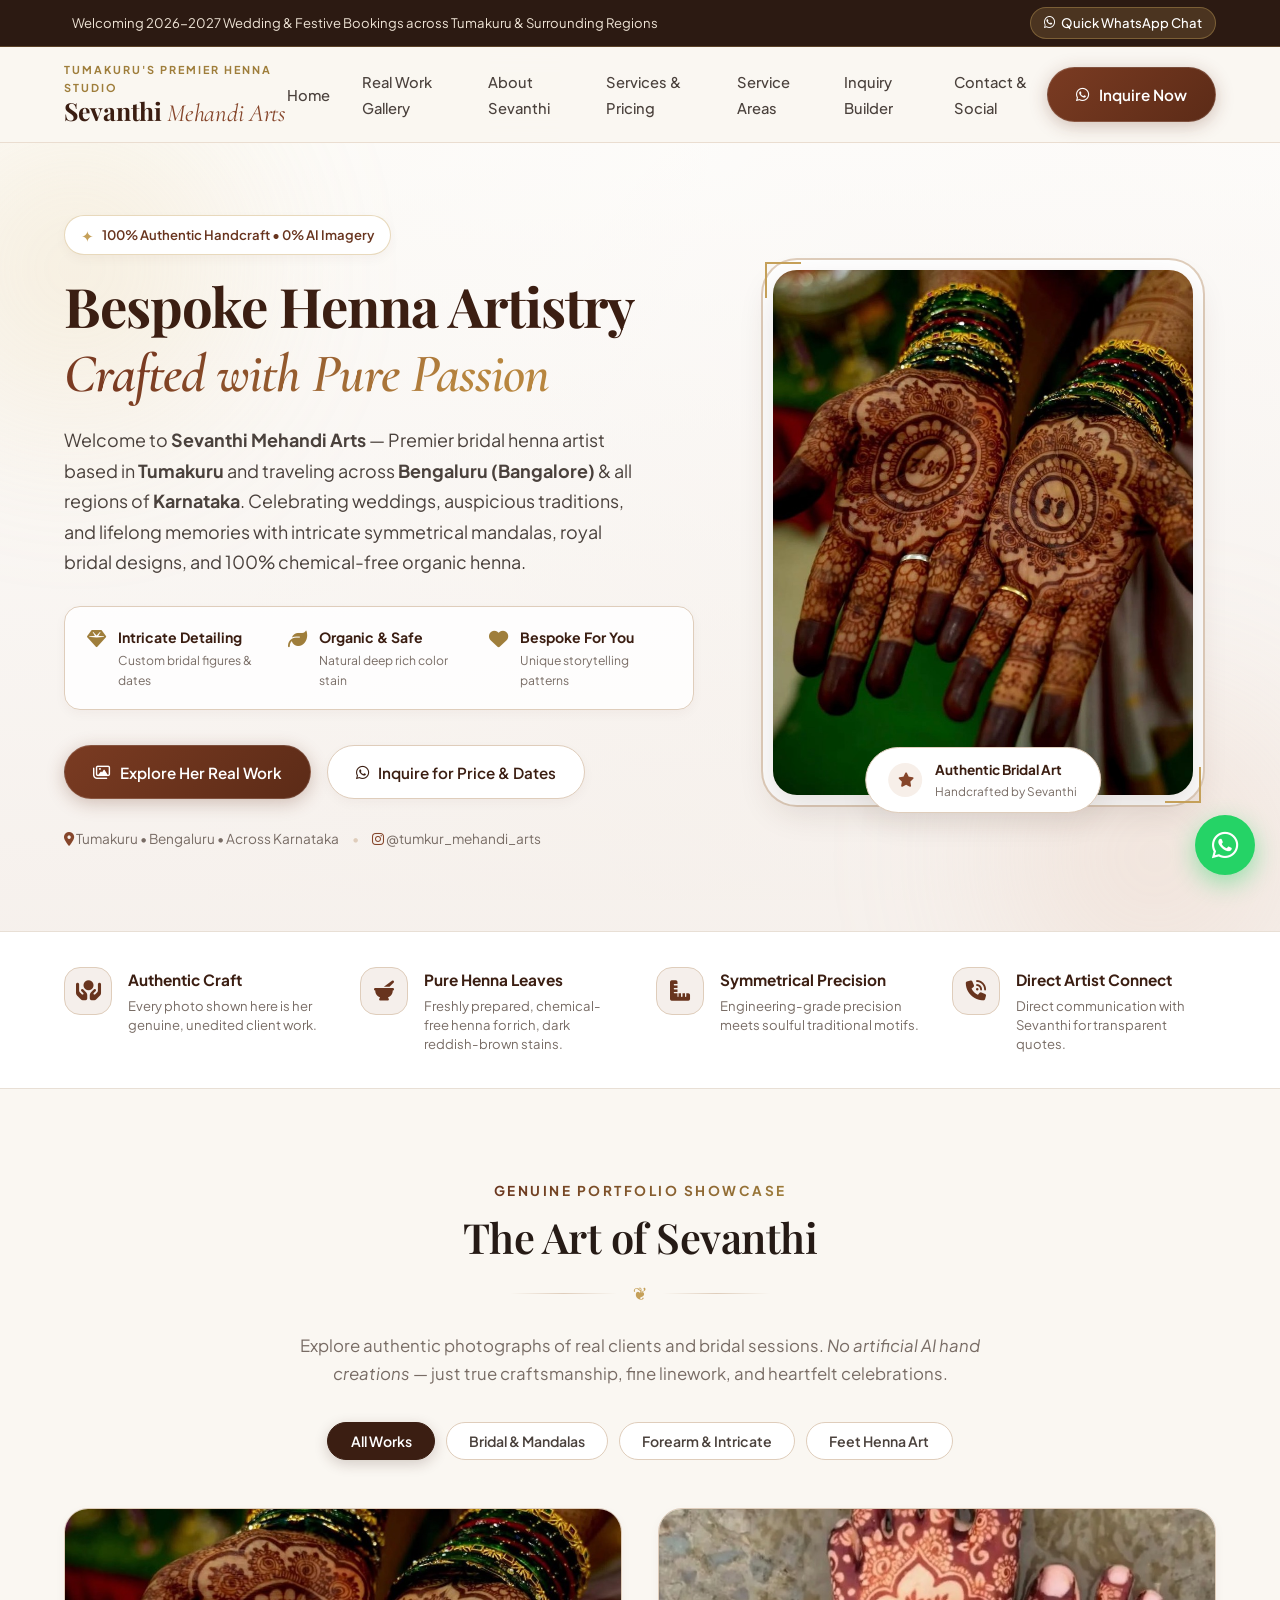
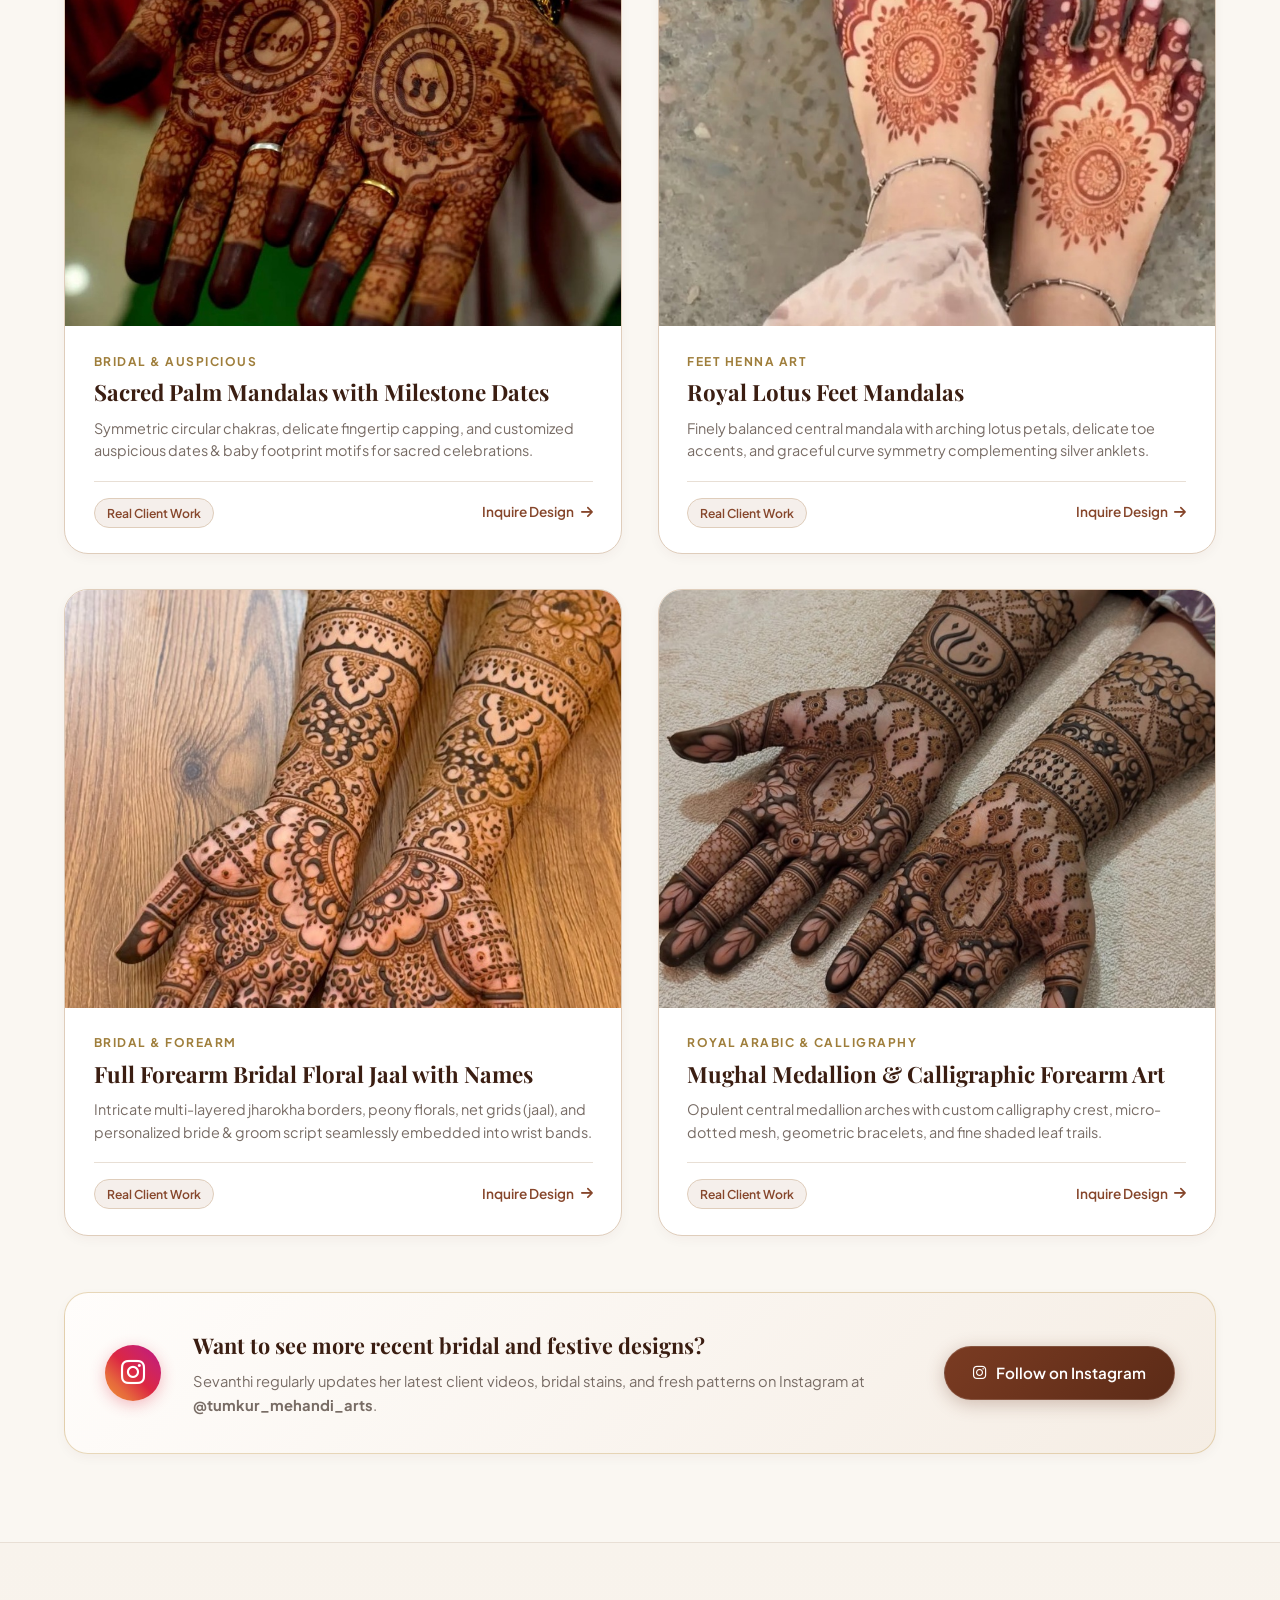
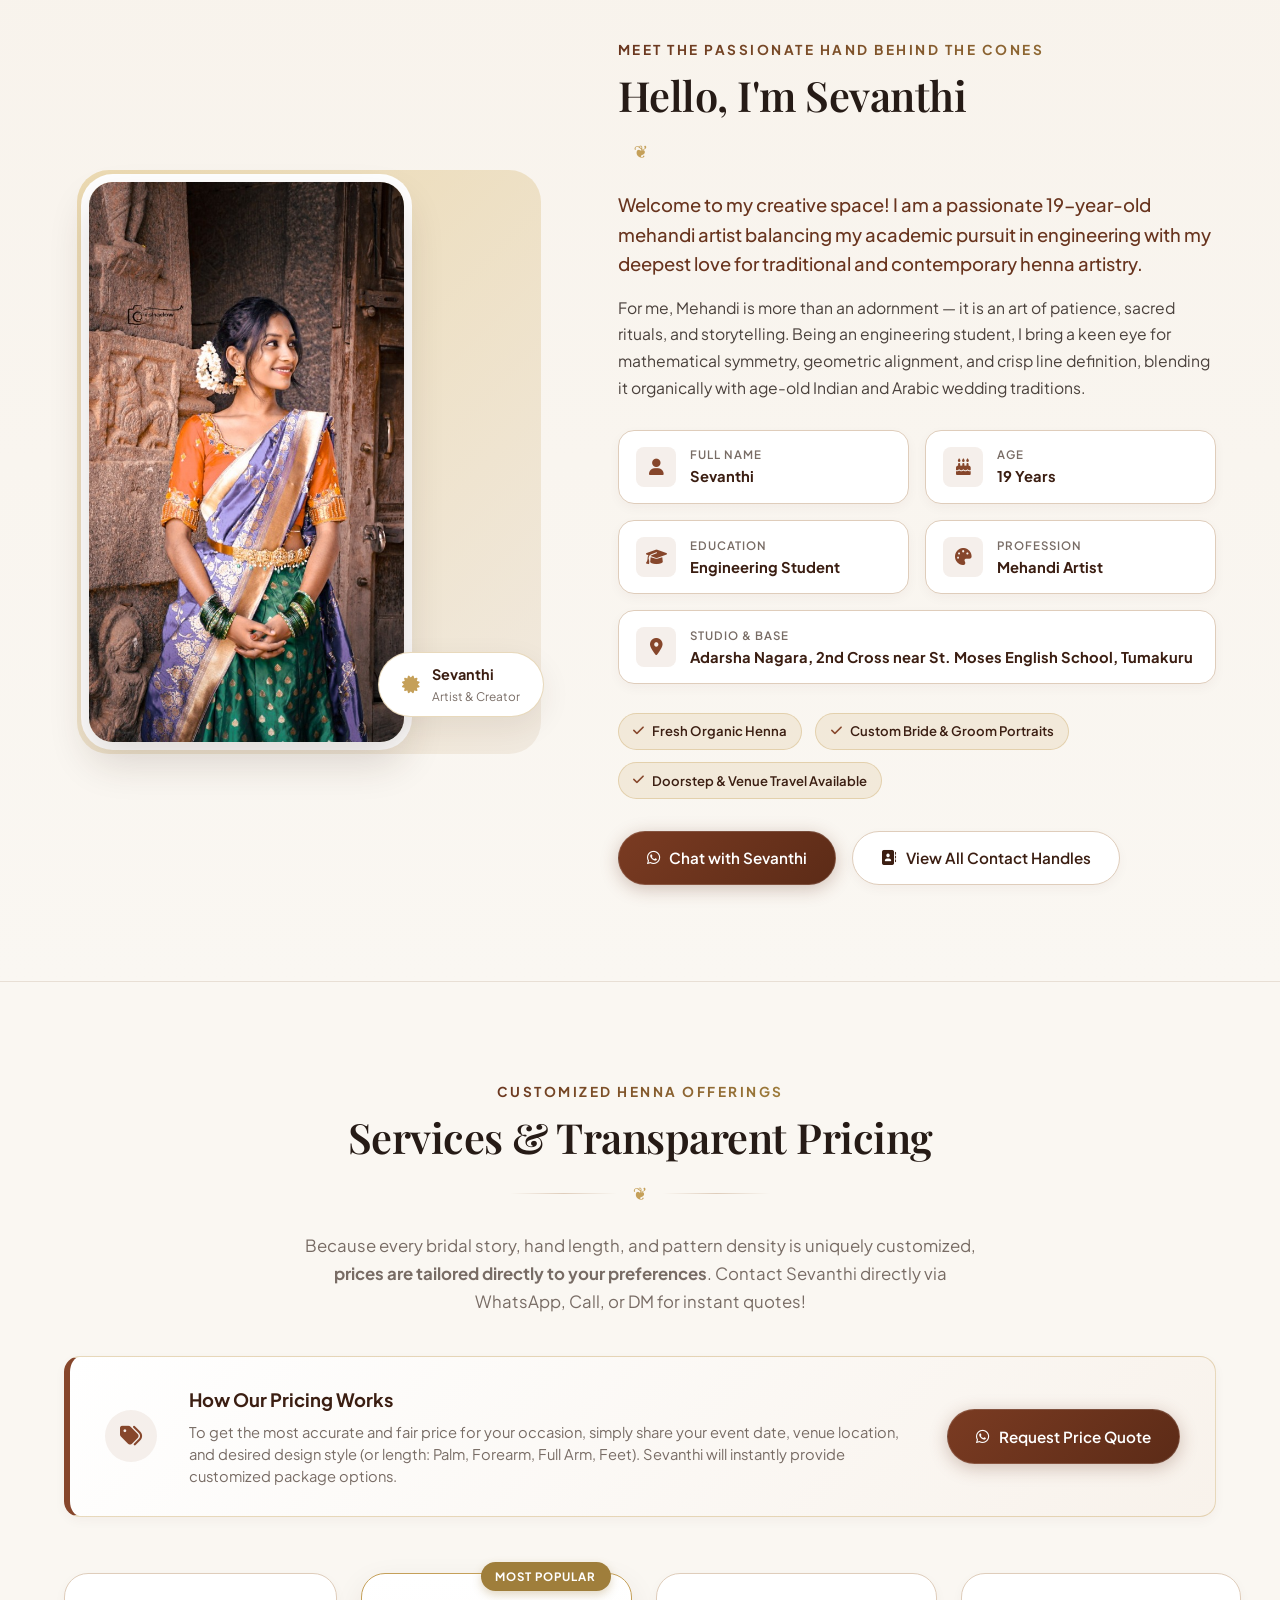
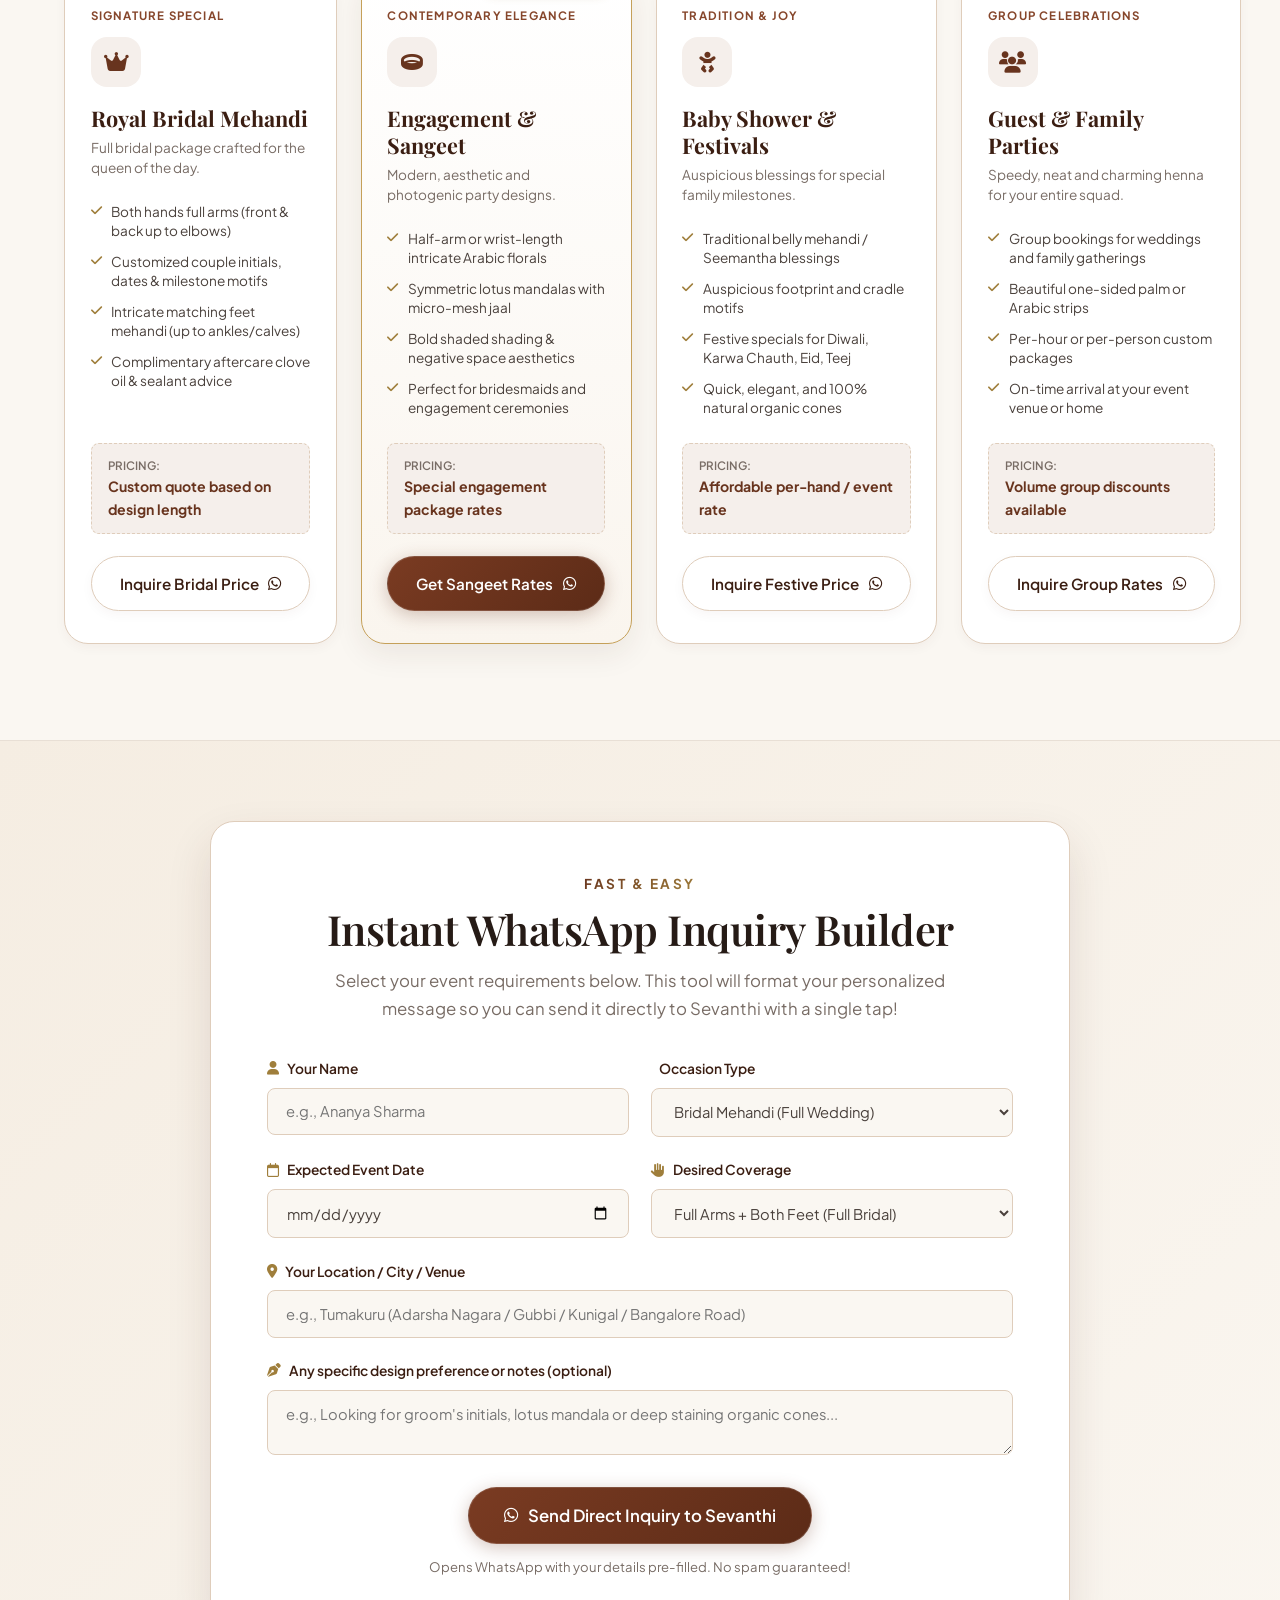
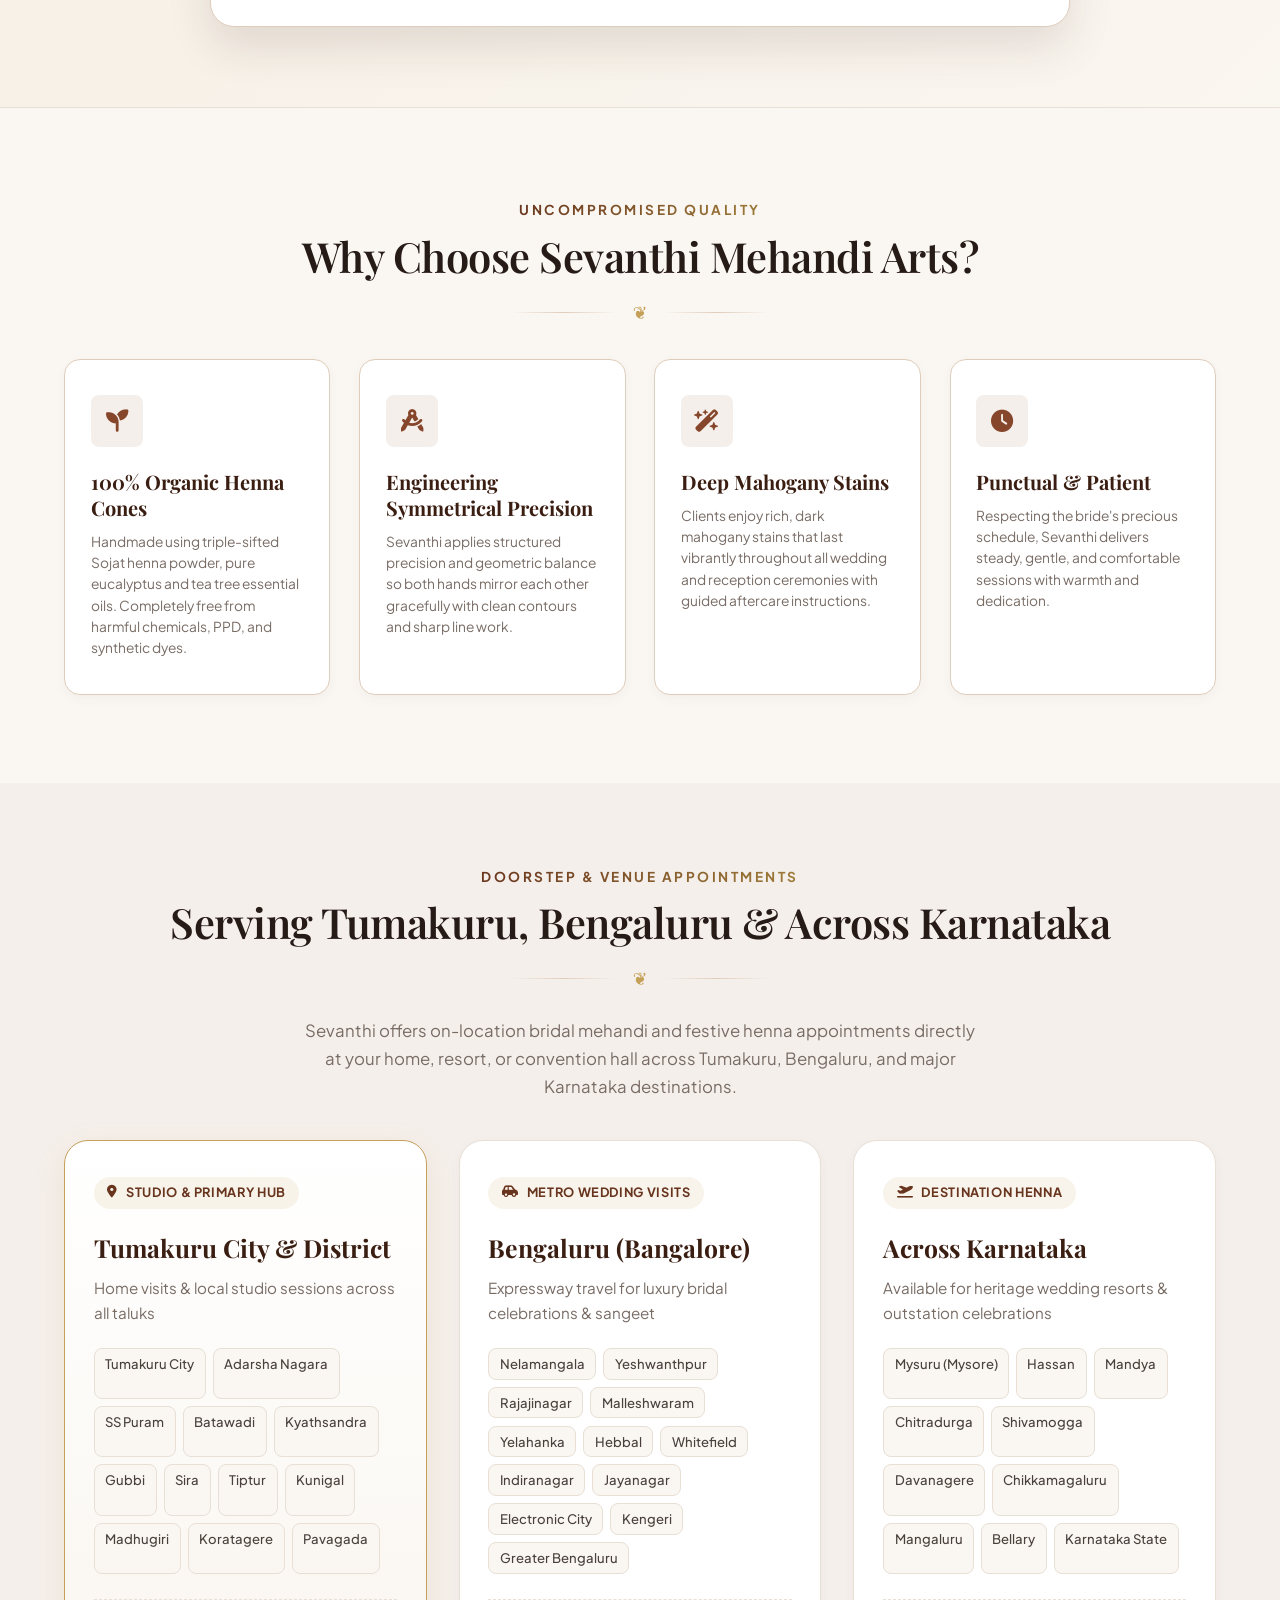
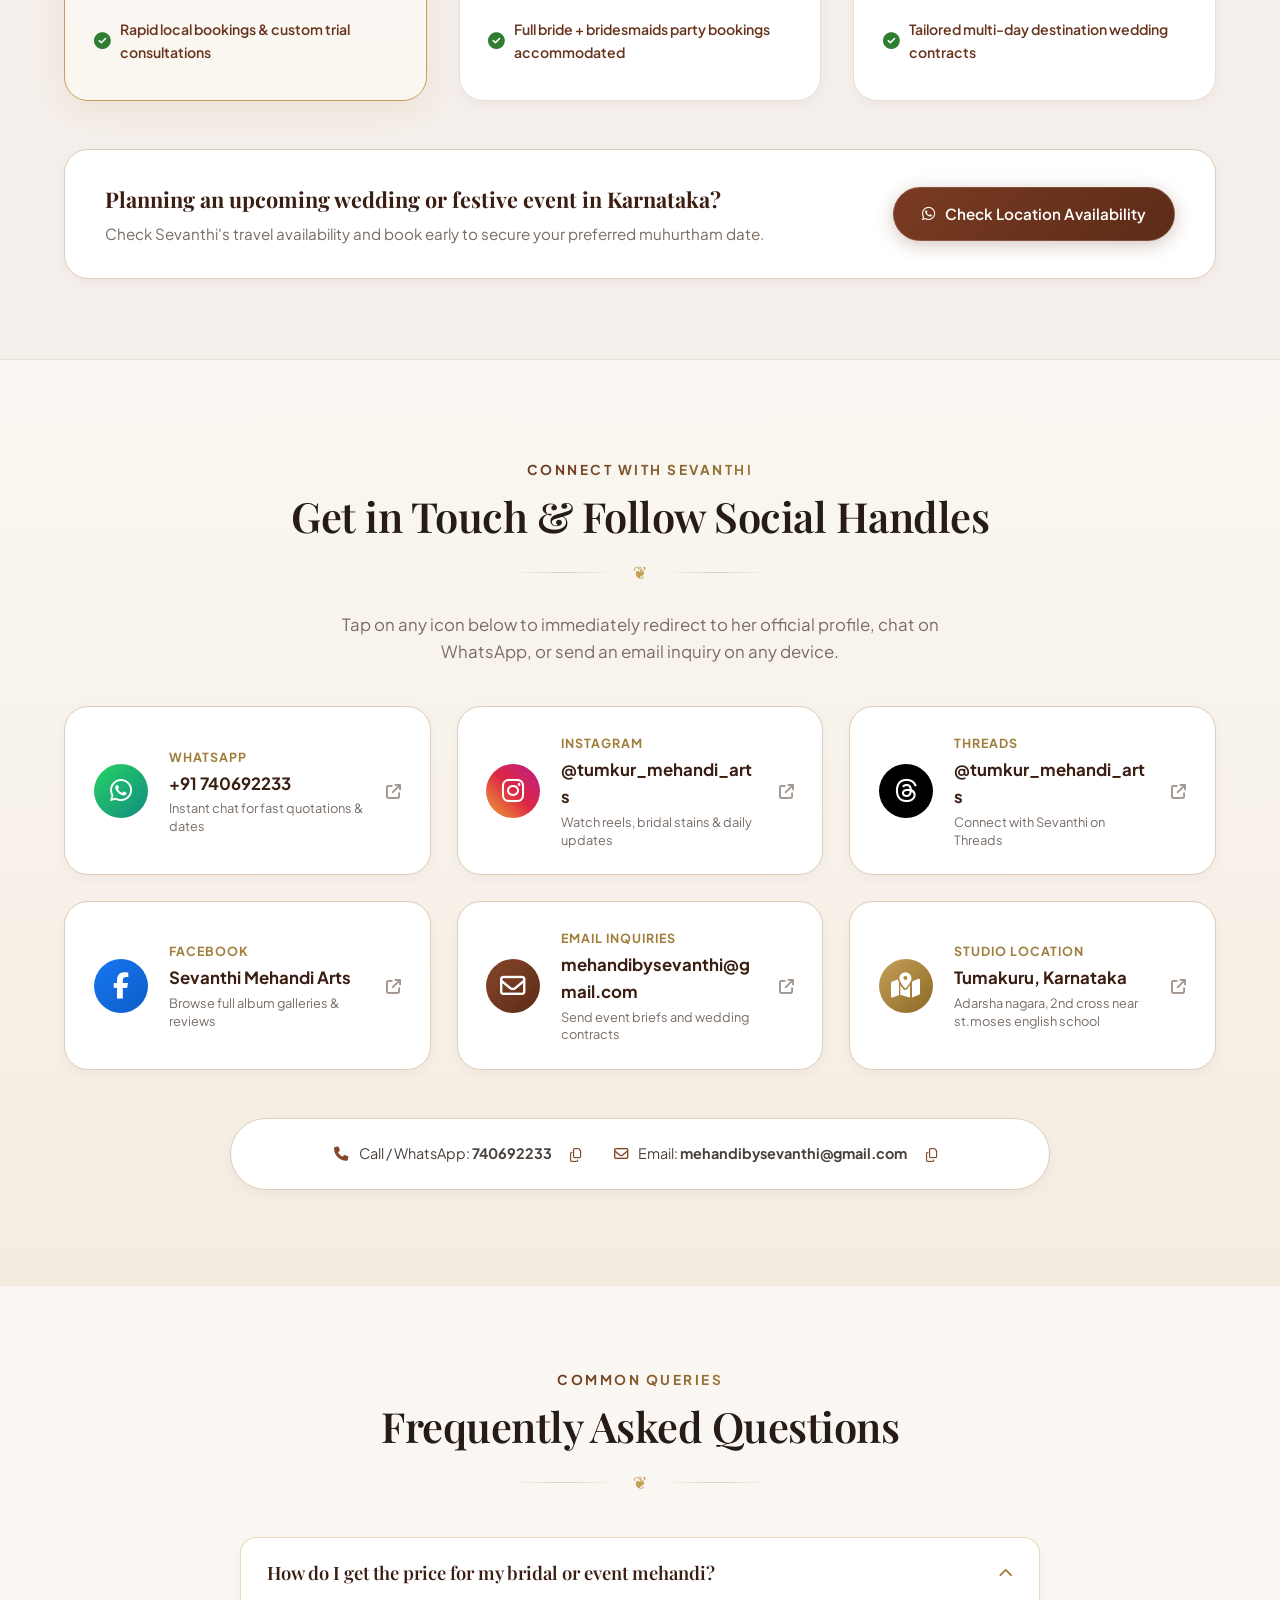
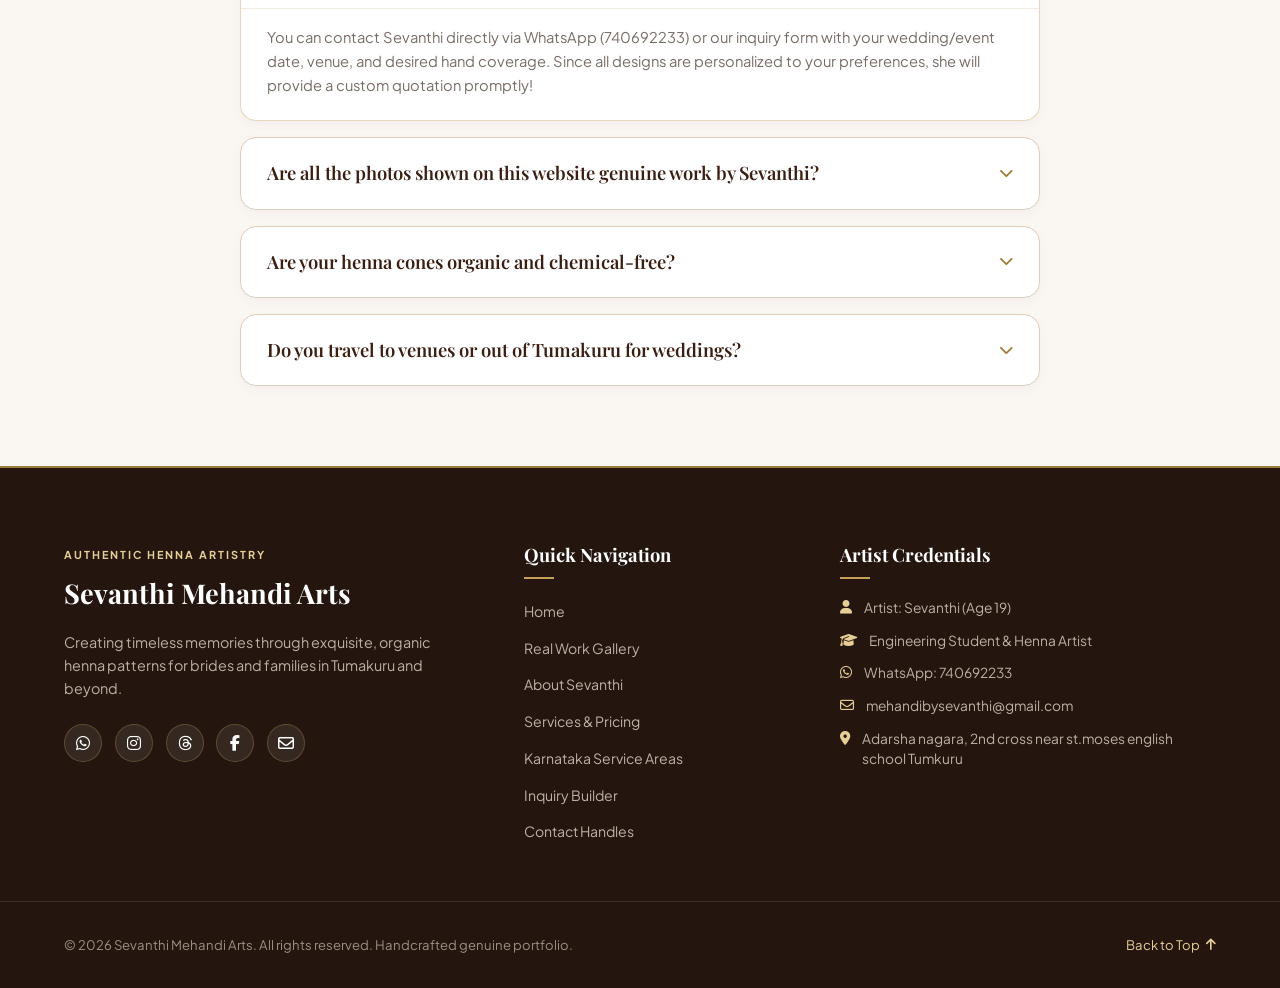
==== commit 60040291: "feat(seo): Add comprehensive geo SEO, JSON-LD schema, service areas, robots.txt and sitemap.xml for " ====
--- a/index.html
+++ b/index.html
@@ -3,16 +3,42 @@
 <head>
   <meta charset="UTF-8">
   <meta name="viewport" content="width=device-width, initial-scale=1.0">
-  <title>Sevanthi Mehandi Arts | Professional Henna Artist in Tumakuru</title>
-  <meta name="description" content="Sevanthi Mehandi Arts - Exclusive bridal, royal Arabic, traditional mandala and contemporary mehandi designs handcrafted by Sevanthi in Tumakuru, Karnataka. Contact for customized price quotes and bookings.">
-  <meta name="keywords" content="Sevanthi Mehandi Arts, Tumkur Mehandi Artist, Bridal Henna Tumakuru, Organic Mehandi, Henna Artist Karnataka, Wedding Mehandi Tumkur">
+  
+  <!-- Primary SEO Metadata -->
+  <title>Sevanthi Mehandi Arts | Best Bridal Mehandi Artist in Tumakuru & Bengaluru, Karnataka</title>
+  <meta name="description" content="Sevanthi Mehandi Arts - Premier bridal, royal Arabic, traditional mandala and contemporary mehandi designs handcrafted by Sevanthi in Tumakuru, Bengaluru, and across Karnataka. 100% organic henna cones, deep mahogany stains. Inquire via WhatsApp: +91 740692233.">
+  <meta name="keywords" content="Sevanthi Mehandi Arts, Mehandi artist in Tumakuru, Bridal mehandi artist Tumkur, Mehandi artist Bengaluru, Henna artist Bangalore, Mehandi artist Karnataka, Best bridal henna Tumakuru, tumkur_mehandi_arts, Organic mehandi artist Tumakuru, Arabic mehandi designs Bangalore, Wedding mehandi artist Karnataka, Henna artist near me Tumakuru, Henna artist near me Bengaluru, Bridal mehandi packages Tumakuru">
   <meta name="author" content="Sevanthi Mehandi Arts">
-  
-  <!-- OpenGraph Meta for Social Sharing -->
-  <meta property="og:title" content="Sevanthi Mehandi Arts | Luxury Henna Designs">
-  <meta property="og:description" content="Authentic handcrafted bridal and traditional mehandi designs by Sevanthi. Book your date now.">
+  <meta name="robots" content="index, follow, max-snippet:-1, max-image-preview:large, max-video-preview:-1">
+  <meta name="googlebot" content="index, follow">
+  <link rel="canonical" href="https://hennasite.netlify.app/">
+
+  <!-- Geo & Local SEO Targeting (Tumakuru & Karnataka) -->
+  <meta name="geo.region" content="IN-KA">
+  <meta name="geo.placename" content="Tumakuru, Bengaluru, Karnataka, India">
+  <meta name="geo.position" content="13.3379;77.1010">
+  <meta name="ICBM" content="13.3379, 77.1010">
+
+  <!-- OpenGraph Meta for Social Sharing (WhatsApp, Instagram, Facebook, Threads, LinkedIn) -->
+  <meta property="og:site_name" content="Sevanthi Mehandi Arts">
+  <meta property="og:title" content="Sevanthi Mehandi Arts | Luxury Bridal Henna in Tumakuru & Bengaluru">
+  <meta property="og:description" content="Authentic handcrafted bridal and traditional mehandi designs by Sevanthi across Tumakuru, Bengaluru & all of Karnataka. 100% organic henna, dark stains. Book your date now.">
   <meta property="og:type" content="website">
-  <meta property="og:image" content="assets/images/artist-sevanthi.jpg">
+  <meta property="og:url" content="https://hennasite.netlify.app/">
+  <meta property="og:locale" content="en_IN">
+  <meta property="og:image" content="https://hennasite.netlify.app/assets/images/work-1-bridal-mandala.jpg">
+  <meta property="og:image:secure_url" content="https://hennasite.netlify.app/assets/images/work-1-bridal-mandala.jpg">
+  <meta property="og:image:type" content="image/jpeg">
+  <meta property="og:image:width" content="1200">
+  <meta property="og:image:height" content="630">
+  <meta property="og:image:alt" content="Sevanthi Mehandi Arts - Handcrafted Bridal Henna Palm Mandala Design">
+
+  <!-- Twitter Card Tags -->
+  <meta name="twitter:card" content="summary_large_image">
+  <meta name="twitter:title" content="Sevanthi Mehandi Arts | Bridal Henna Artist Tumakuru & Bengaluru">
+  <meta name="twitter:description" content="Exquisite handcrafted bridal & Arabic mehandi by Sevanthi across Tumakuru, Bengaluru, and Karnataka.">
+  <meta name="twitter:image" content="https://hennasite.netlify.app/assets/images/work-1-bridal-mandala.jpg">
+  <meta name="twitter:image:alt" content="Sevanthi Mehandi Arts Bridal Mandala">
 
   <!-- Favicon -->
   <link rel="icon" href="data:image/svg+xml,<svg xmlns=%22http://www.w3.org/2000/svg%22 viewBox=%220 0 100 100%22><text y=%22.9em%22 font-size=%2290%22>✨</text></svg>">
@@ -27,6 +53,184 @@
 
   <!-- Main Stylesheet -->
   <link rel="stylesheet" href="styles.css">
+
+  <!-- JSON-LD Structured Data for Google Rich Results & Local Business Pack -->
+  <script type="application/ld+json">
+  {
+    "@context": "https://schema.org",
+    "@graph": [
+      {
+        "@type": ["BeautySalon", "ProfessionalService", "LocalBusiness"],
+        "@id": "https://hennasite.netlify.app/#business",
+        "name": "Sevanthi Mehandi Arts",
+        "alternateName": [
+          "Tumkur Mehandi Arts",
+          "Sevanthi Henna Artist Tumakuru",
+          "Sevanthi Mehandi Arts Bengaluru",
+          "tumkur_mehandi_arts"
+        ],
+        "url": "https://hennasite.netlify.app/",
+        "logo": "https://hennasite.netlify.app/assets/images/artist-sevanthi.jpg",
+        "image": [
+          "https://hennasite.netlify.app/assets/images/work-1-bridal-mandala.jpg",
+          "https://hennasite.netlify.app/assets/images/work-2-feet-mandala.jpg",
+          "https://hennasite.netlify.app/assets/images/work-3-forearm-art.jpg",
+          "https://hennasite.netlify.app/assets/images/work-4-royal-arabic.jpg",
+          "https://hennasite.netlify.app/assets/images/artist-sevanthi.jpg"
+        ],
+        "description": "Sevanthi Mehandi Arts provides luxury handcrafted bridal mehandi, royal Arabic designs, and traditional mandalas by Sevanthi across Tumakuru, Bengaluru, and all regions of Karnataka.",
+        "telephone": "+91740692233",
+        "email": "mehandibysevanthi@gmail.com",
+        "priceRange": "₹₹",
+        "currenciesAccepted": "INR",
+        "paymentAccepted": "Cash, UPI, Google Pay, PhonePe, Paytm",
+        "address": {
+          "@type": "PostalAddress",
+          "streetAddress": "Adarsha nagara, 2nd cross near st.moses english school",
+          "addressLocality": "Tumakuru",
+          "addressRegion": "Karnataka",
+          "postalCode": "572103",
+          "addressCountry": "IN"
+        },
+        "geo": {
+          "@type": "GeoCoordinates",
+          "latitude": 13.3379,
+          "longitude": 77.1010
+        },
+        "areaServed": [
+          { "@type": "City", "name": "Tumakuru" },
+          { "@type": "City", "name": "Bengaluru" },
+          { "@type": "AdministrativeArea", "name": "Karnataka" },
+          { "@type": "City", "name": "Sira" },
+          { "@type": "City", "name": "Tiptur" },
+          { "@type": "City", "name": "Kunigal" },
+          { "@type": "City", "name": "Madhugiri" },
+          { "@type": "City", "name": "Koratagere" },
+          { "@type": "City", "name": "Gubbi" },
+          { "@type": "City", "name": "Nelamangala" },
+          { "@type": "City", "name": "Mysuru" },
+          { "@type": "City", "name": "Hassan" }
+        ],
+        "founder": {
+          "@type": "Person",
+          "name": "Sevanthi",
+          "jobTitle": "Lead Bridal Henna Artist"
+        },
+        "sameAs": [
+          "https://www.instagram.com/tumkur_mehandi_arts",
+          "https://www.threads.com/@tumkur_mehandi_arts",
+          "https://www.facebook.com/share/1EWvurXKob/",
+          "https://github.com/chiranthan-08/sevanthi-mehandi-arts"
+        ],
+        "openingHoursSpecification": {
+          "@type": "OpeningHoursSpecification",
+          "dayOfWeek": [
+            "Monday", "Tuesday", "Wednesday", "Thursday", "Friday", "Saturday", "Sunday"
+          ],
+          "opens": "07:00",
+          "closes": "22:00"
+        },
+        "hasOfferCatalog": {
+          "@type": "OfferCatalog",
+          "name": "Mehandi Artistry Services",
+          "itemListElement": [
+            {
+              "@type": "Offer",
+              "itemOffered": {
+                "@type": "Service",
+                "name": "Bridal Luxury Henna Art",
+                "description": "Full forearm and feet intricate bridal henna with couple portraits, wedding date inscriptions, and floral jaal."
+              }
+            },
+            {
+              "@type": "Offer",
+              "itemOffered": {
+                "@type": "Service",
+                "name": "Royal Arabic & Mandala Henna",
+                "description": "Contemporary shaded leaf trails, Mughal medallions, and central geometric mandalas."
+              }
+            },
+            {
+              "@type": "Offer",
+              "itemOffered": {
+                "@type": "Service",
+                "name": "Guest & Family Henna Packages",
+                "description": "Fast, aesthetic mehandi application for sangeet ceremonies, baby showers, and festive family gatherings."
+              }
+            }
+          ]
+        }
+      },
+      {
+        "@type": "FAQPage",
+        "@id": "https://hennasite.netlify.app/#faq",
+        "mainEntity": [
+          {
+            "@type": "Question",
+            "name": "How do I get the price for my bridal or event mehandi?",
+            "acceptedAnswer": {
+              "@type": "Answer",
+              "text": "You can contact Sevanthi directly via WhatsApp (+91 740692233) with your wedding/event date, venue in Tumakuru, Bengaluru, or elsewhere in Karnataka, and desired hand coverage for an instant customized quotation."
+            }
+          },
+          {
+            "@type": "Question",
+            "name": "Are all the photos shown on this website genuine work by Sevanthi?",
+            "acceptedAnswer": {
+              "@type": "Answer",
+              "text": "Yes, 100%! Every single photograph displayed on this website showcases genuine client hands and feet handcrafted exclusively by Sevanthi in Karnataka. We never use artificial AI-generated henna imagery."
+            }
+          },
+          {
+            "@type": "Question",
+            "name": "Are your henna cones organic and chemical-free?",
+            "acceptedAnswer": {
+              "@type": "Answer",
+              "text": "Absolutely. Sevanthi uses only freshly mixed organic henna paste prepared with natural henna powder, pure essential oils, and sugar. It guarantees a rich, dark mahogany stain and is completely safe for sensitive skin."
+            }
+          },
+          {
+            "@type": "Question",
+            "name": "Do you travel to venues or outside Tumakuru (like Bengaluru) for weddings?",
+            "acceptedAnswer": {
+              "@type": "Answer",
+              "text": "Yes, Sevanthi travels across Tumakuru, Bengaluru (Bangalore), Mysuru, and all districts in Karnataka for bridal appointments and destination weddings."
+            }
+          }
+        ]
+      },
+      {
+        "@type": "BreadcrumbList",
+        "itemListElement": [
+          {
+            "@type": "ListItem",
+            "position": 1,
+            "name": "Home",
+            "item": "https://hennasite.netlify.app/"
+          },
+          {
+            "@type": "ListItem",
+            "position": 2,
+            "name": "Gallery",
+            "item": "https://hennasite.netlify.app/#gallery"
+          },
+          {
+            "@type": "ListItem",
+            "position": 3,
+            "name": "Services & Pricing",
+            "item": "https://hennasite.netlify.app/#pricing"
+          },
+          {
+            "@type": "ListItem",
+            "position": 4,
+            "name": "Contact",
+            "item": "https://hennasite.netlify.app/#contact"
+          }
+        ]
+      }
+    ]
+  }
+  </script>
 </head>
 <body>
 
@@ -57,6 +261,7 @@
           <li><a href="#gallery" class="nav-link">Real Work Gallery</a></li>
           <li><a href="#about" class="nav-link">About Sevanthi</a></li>
           <li><a href="#pricing" class="nav-link">Services & Pricing</a></li>
+          <li><a href="#service-areas" class="nav-link">Service Areas</a></li>
           <li><a href="#calculator" class="nav-link">Inquiry Builder</a></li>
           <li><a href="#contact" class="nav-link">Contact & Social</a></li>
         </ul>
@@ -81,6 +286,7 @@
         <li><a href="#gallery" class="mobile-link">Real Work Gallery</a></li>
         <li><a href="#about" class="mobile-link">About Sevanthi</a></li>
         <li><a href="#pricing" class="mobile-link">Services & Pricing</a></li>
+        <li><a href="#service-areas" class="mobile-link">Service Areas</a></li>
         <li><a href="#calculator" class="mobile-link">Inquiry Builder</a></li>
         <li><a href="#contact" class="mobile-link">Contact & Social</a></li>
       </ul>
@@ -115,7 +321,7 @@
             <span class="highlight-text">Crafted with Pure Passion</span>
           </h1>
           <p class="hero-subtitle">
-            Welcome to <strong>Sevanthi Mehandi Arts</strong>. Celebrating weddings, auspicious traditions, and lifelong memories with intricate symmetrical mandalas, royal bridal designs, and 100% chemical-free organic henna.
+            Welcome to <strong>Sevanthi Mehandi Arts</strong> — Premier bridal henna artist based in <strong>Tumakuru</strong> and traveling across <strong>Bengaluru (Bangalore)</strong> & all regions of <strong>Karnataka</strong>. Celebrating weddings, auspicious traditions, and lifelong memories with intricate symmetrical mandalas, royal bridal designs, and 100% chemical-free organic henna.
           </p>
 
           <div class="hero-highlights">
@@ -152,7 +358,7 @@
           </div>
 
           <div class="hero-credentials-quick">
-            <span><i class="fa-solid fa-location-dot"></i> Based in Tumakuru, Karnataka</span>
+            <span><i class="fa-solid fa-location-dot"></i> Tumakuru • Bengaluru • Across Karnataka</span>
             <span class="divider-dot">•</span>
             <span><i class="fa-brands fa-instagram"></i> @tumkur_mehandi_arts</span>
           </div>
@@ -713,6 +919,109 @@
           </div>
 
         </div>
+      </div>
+    </section>
+
+    <!-- Local SEO Service Areas Across Karnataka -->
+    <section class="service-areas-section" id="service-areas">
+      <div class="container">
+        <div class="section-header text-center">
+          <span class="sub-heading">Doorstep & Venue Appointments</span>
+          <h2 class="section-title">Serving Tumakuru, Bengaluru & Across Karnataka</h2>
+          <div class="ornamental-divider">
+            <span class="line"></span>
+            <span class="symbol">❦</span>
+            <span class="line"></span>
+          </div>
+          <p class="section-desc">
+            Sevanthi offers on-location bridal mehandi and festive henna appointments directly at your home, resort, or convention hall across Tumakuru, Bengaluru, and major Karnataka destinations.
+          </p>
+        </div>
+
+        <div class="areas-grid">
+          
+          <!-- Tumakuru Hub -->
+          <div class="area-card active-hub">
+            <div class="area-badge"><i class="fa-solid fa-location-dot"></i> Studio & Primary Hub</div>
+            <h3>Tumakuru City & District</h3>
+            <p class="area-subtitle">Home visits & local studio sessions across all taluks</p>
+            <div class="area-tags">
+              <span class="area-tag">Tumakuru City</span>
+              <span class="area-tag">Adarsha Nagara</span>
+              <span class="area-tag">SS Puram</span>
+              <span class="area-tag">Batawadi</span>
+              <span class="area-tag">Kyathsandra</span>
+              <span class="area-tag">Gubbi</span>
+              <span class="area-tag">Sira</span>
+              <span class="area-tag">Tiptur</span>
+              <span class="area-tag">Kunigal</span>
+              <span class="area-tag">Madhugiri</span>
+              <span class="area-tag">Koratagere</span>
+              <span class="area-tag">Pavagada</span>
+            </div>
+            <div class="area-perk">
+              <i class="fa-solid fa-check-circle"></i> Rapid local bookings & custom trial consultations
+            </div>
+          </div>
+
+          <!-- Bengaluru Region -->
+          <div class="area-card">
+            <div class="area-badge"><i class="fa-solid fa-car-side"></i> Metro Wedding Visits</div>
+            <h3>Bengaluru (Bangalore)</h3>
+            <p class="area-subtitle">Expressway travel for luxury bridal celebrations & sangeet</p>
+            <div class="area-tags">
+              <span class="area-tag">Nelamangala</span>
+              <span class="area-tag">Yeshwanthpur</span>
+              <span class="area-tag">Rajajinagar</span>
+              <span class="area-tag">Malleshwaram</span>
+              <span class="area-tag">Yelahanka</span>
+              <span class="area-tag">Hebbal</span>
+              <span class="area-tag">Whitefield</span>
+              <span class="area-tag">Indiranagar</span>
+              <span class="area-tag">Jayanagar</span>
+              <span class="area-tag">Electronic City</span>
+              <span class="area-tag">Kengeri</span>
+              <span class="area-tag">Greater Bengaluru</span>
+            </div>
+            <div class="area-perk">
+              <i class="fa-solid fa-check-circle"></i> Full bride + bridesmaids party bookings accommodated
+            </div>
+          </div>
+
+          <!-- Karnataka Destination Weddings -->
+          <div class="area-card">
+            <div class="area-badge"><i class="fa-solid fa-plane-departure"></i> Destination Henna</div>
+            <h3>Across Karnataka</h3>
+            <p class="area-subtitle">Available for heritage wedding resorts & outstation celebrations</p>
+            <div class="area-tags">
+              <span class="area-tag">Mysuru (Mysore)</span>
+              <span class="area-tag">Hassan</span>
+              <span class="area-tag">Mandya</span>
+              <span class="area-tag">Chitradurga</span>
+              <span class="area-tag">Shivamogga</span>
+              <span class="area-tag">Davanagere</span>
+              <span class="area-tag">Chikkamagaluru</span>
+              <span class="area-tag">Mangaluru</span>
+              <span class="area-tag">Bellary</span>
+              <span class="area-tag">Karnataka State</span>
+            </div>
+            <div class="area-perk">
+              <i class="fa-solid fa-check-circle"></i> Tailored multi-day destination wedding contracts
+            </div>
+          </div>
+
+        </div>
+
+        <div class="area-cta-strip">
+          <div class="area-cta-text">
+            <h4>Planning an upcoming wedding or festive event in Karnataka?</h4>
+            <p>Check Sevanthi's travel availability and book early to secure your preferred muhurtham date.</p>
+          </div>
+          <a href="https://wa.me/91740692233?text=Hello%20Sevanthi,%20I%20would%20like%20to%20check%20your%20availability%20for%20mehandi%20service%20in%20my%20city/location." target="_blank" rel="noopener noreferrer" class="btn btn-primary" id="check-area-wa-btn">
+            <i class="fa-brands fa-whatsapp"></i> Check Location Availability
+          </a>
+        </div>
+
       </div>
     </section>
 
@@ -909,6 +1218,7 @@
           <li><a href="#gallery">Real Work Gallery</a></li>
           <li><a href="#about">About Sevanthi</a></li>
           <li><a href="#pricing">Services & Pricing</a></li>
+          <li><a href="#service-areas">Karnataka Service Areas</a></li>
           <li><a href="#calculator">Inquiry Builder</a></li>
           <li><a href="#contact">Contact Handles</a></li>
         </ul>
--- a/styles.css
+++ b/styles.css
@@ -2115,3 +2115,150 @@
   .notice-cta .btn { width: 100%; }
   .direct-details-bar { flex-direction: column; border-radius: var(--radius-md); }
 }
+
+/* ==========================================================================
+   Local SEO Service Areas Section Styles
+   ========================================================================== */
+.service-areas-section {
+  padding: 5rem 0;
+  background-color: var(--bg-beige-soft);
+  position: relative;
+}
+
+.areas-grid {
+  display: grid;
+  grid-template-columns: repeat(3, 1fr);
+  gap: 2rem;
+  margin-top: 2.5rem;
+}
+
+.area-card {
+  background: var(--bg-card);
+  border: 1px solid var(--border-subtle);
+  border-radius: var(--radius-lg);
+  padding: 2.2rem 1.8rem;
+  box-shadow: var(--shadow-sm);
+  display: flex;
+  flex-direction: column;
+  transition: var(--transition-smooth);
+  position: relative;
+}
+
+.area-card:hover {
+  transform: translateY(-6px);
+  box-shadow: var(--shadow-md);
+  border-color: var(--gold-primary);
+}
+
+.area-card.active-hub {
+  border-color: var(--gold-primary);
+  background: linear-gradient(180deg, #FFFFFF 0%, #FAF6F0 100%);
+  box-shadow: 0 10px 30px rgba(197, 160, 89, 0.15);
+}
+
+.area-badge {
+  display: inline-flex;
+  align-items: center;
+  gap: 0.5rem;
+  align-self: flex-start;
+  padding: 0.35rem 0.85rem;
+  border-radius: var(--radius-full);
+  background-color: var(--gold-tint);
+  color: var(--henna-rich);
+  font-size: 0.8rem;
+  font-weight: 700;
+  text-transform: uppercase;
+  letter-spacing: 0.05em;
+  margin-bottom: 1.2rem;
+}
+
+.area-card h3 {
+  font-family: var(--font-serif);
+  font-size: 1.55rem;
+  color: var(--henna-dark);
+  margin-bottom: 0.4rem;
+}
+
+.area-subtitle {
+  color: var(--text-muted);
+  font-size: 0.95rem;
+  margin-bottom: 1.4rem;
+}
+
+.area-tags {
+  display: flex;
+  flex-wrap: wrap;
+  gap: 0.45rem;
+  margin-bottom: 1.6rem;
+  flex-grow: 1;
+}
+
+.area-tag {
+  background-color: var(--bg-body);
+  border: 1px solid var(--border-subtle);
+  color: var(--text-body);
+  font-size: 0.82rem;
+  font-weight: 500;
+  padding: 0.25rem 0.65rem;
+  border-radius: var(--radius-sm);
+  transition: var(--transition-smooth);
+}
+
+.area-tag:hover {
+  border-color: var(--gold-primary);
+  color: var(--henna-rich);
+  background-color: #FFFFFF;
+}
+
+.area-perk {
+  display: flex;
+  align-items: center;
+  gap: 0.55rem;
+  font-size: 0.88rem;
+  font-weight: 600;
+  color: var(--henna-rich);
+  padding-top: 1.1rem;
+  border-top: 1px dashed var(--border-subtle);
+}
+
+.area-perk i {
+  color: #2E7D32;
+  font-size: 1.05rem;
+}
+
+.area-cta-strip {
+  margin-top: 3rem;
+  background: var(--bg-card);
+  border: 1px solid var(--border-accent);
+  border-radius: var(--radius-lg);
+  padding: 2rem 2.5rem;
+  display: flex;
+  align-items: center;
+  justify-content: space-between;
+  gap: 1.5rem;
+  box-shadow: var(--shadow-sm);
+}
+
+.area-cta-text h4 {
+  font-family: var(--font-serif);
+  font-size: 1.35rem;
+  color: var(--henna-dark);
+  margin-bottom: 0.25rem;
+}
+
+.area-cta-text p {
+  color: var(--text-muted);
+  font-size: 0.95rem;
+  margin: 0;
+}
+
+@media (max-width: 992px) {
+  .areas-grid {
+    grid-template-columns: 1fr;
+  }
+  .area-cta-strip {
+    flex-direction: column;
+    text-align: center;
+  }
+}
+
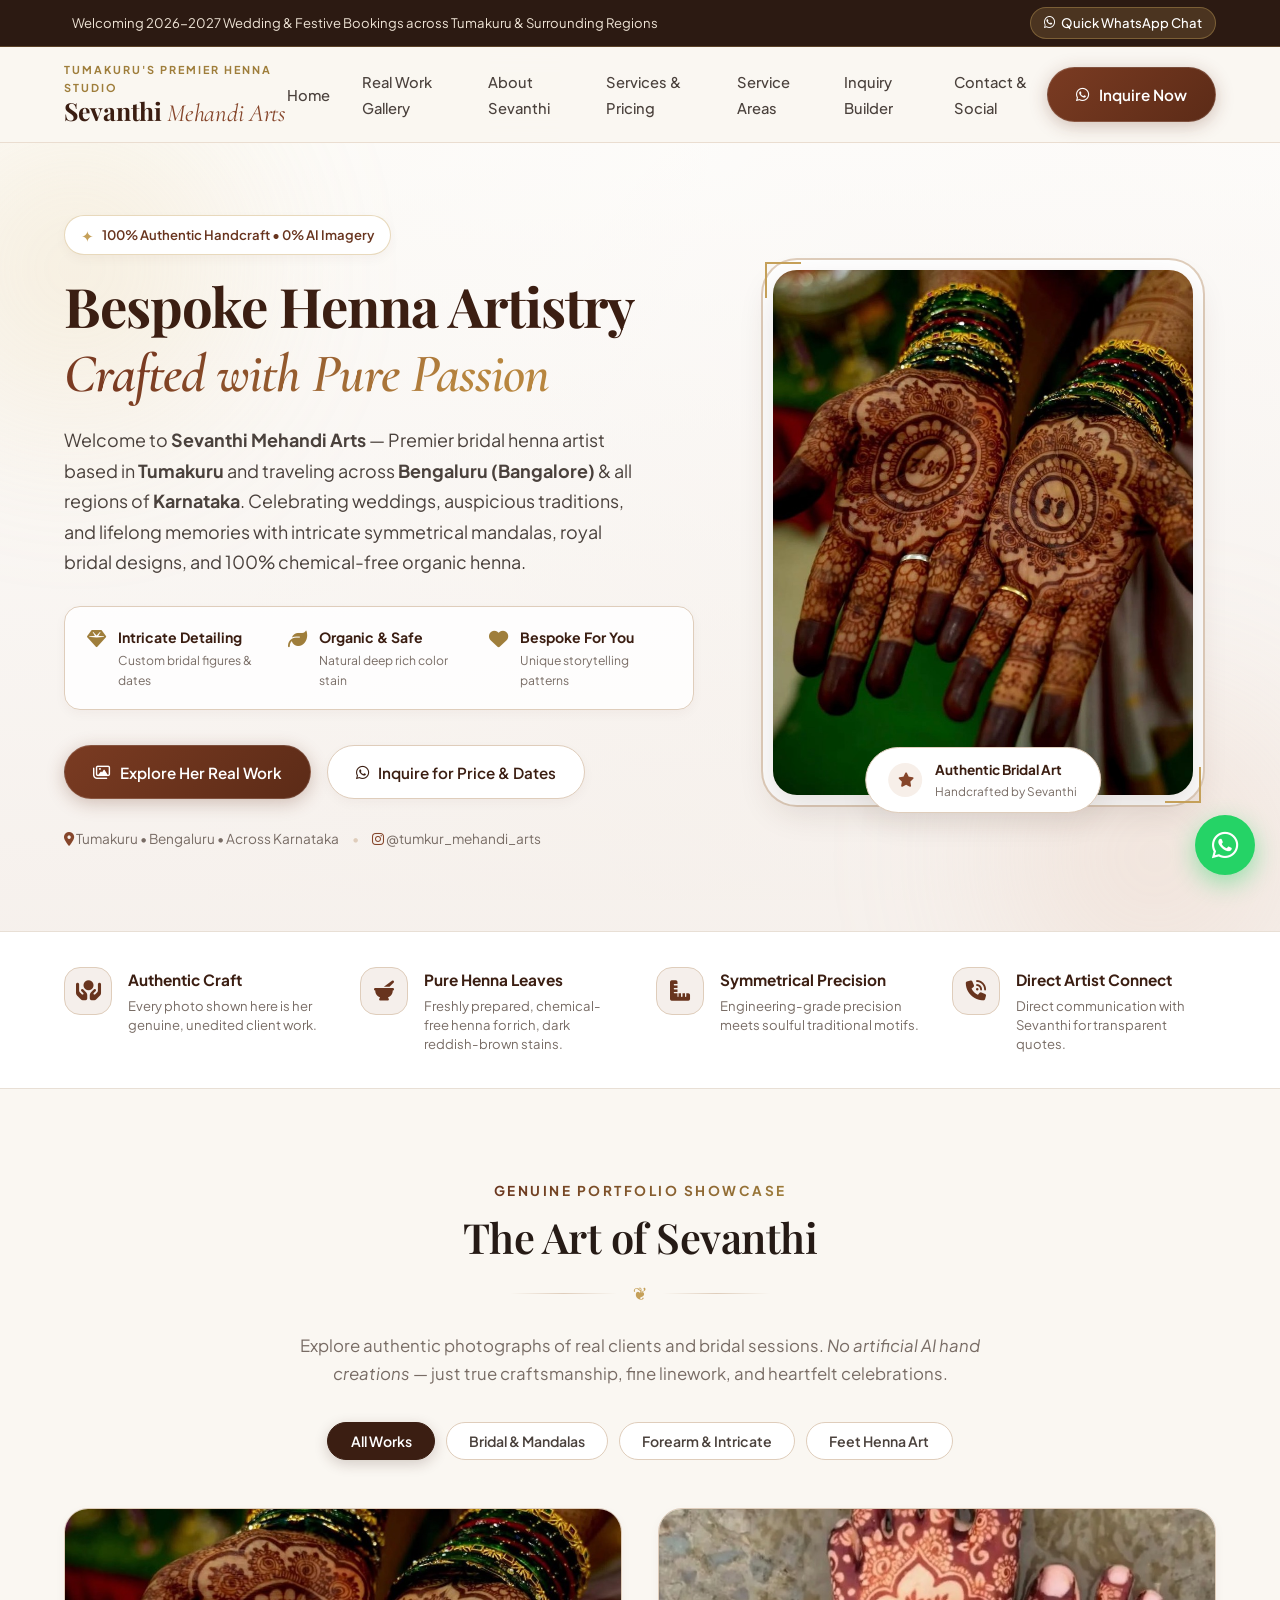
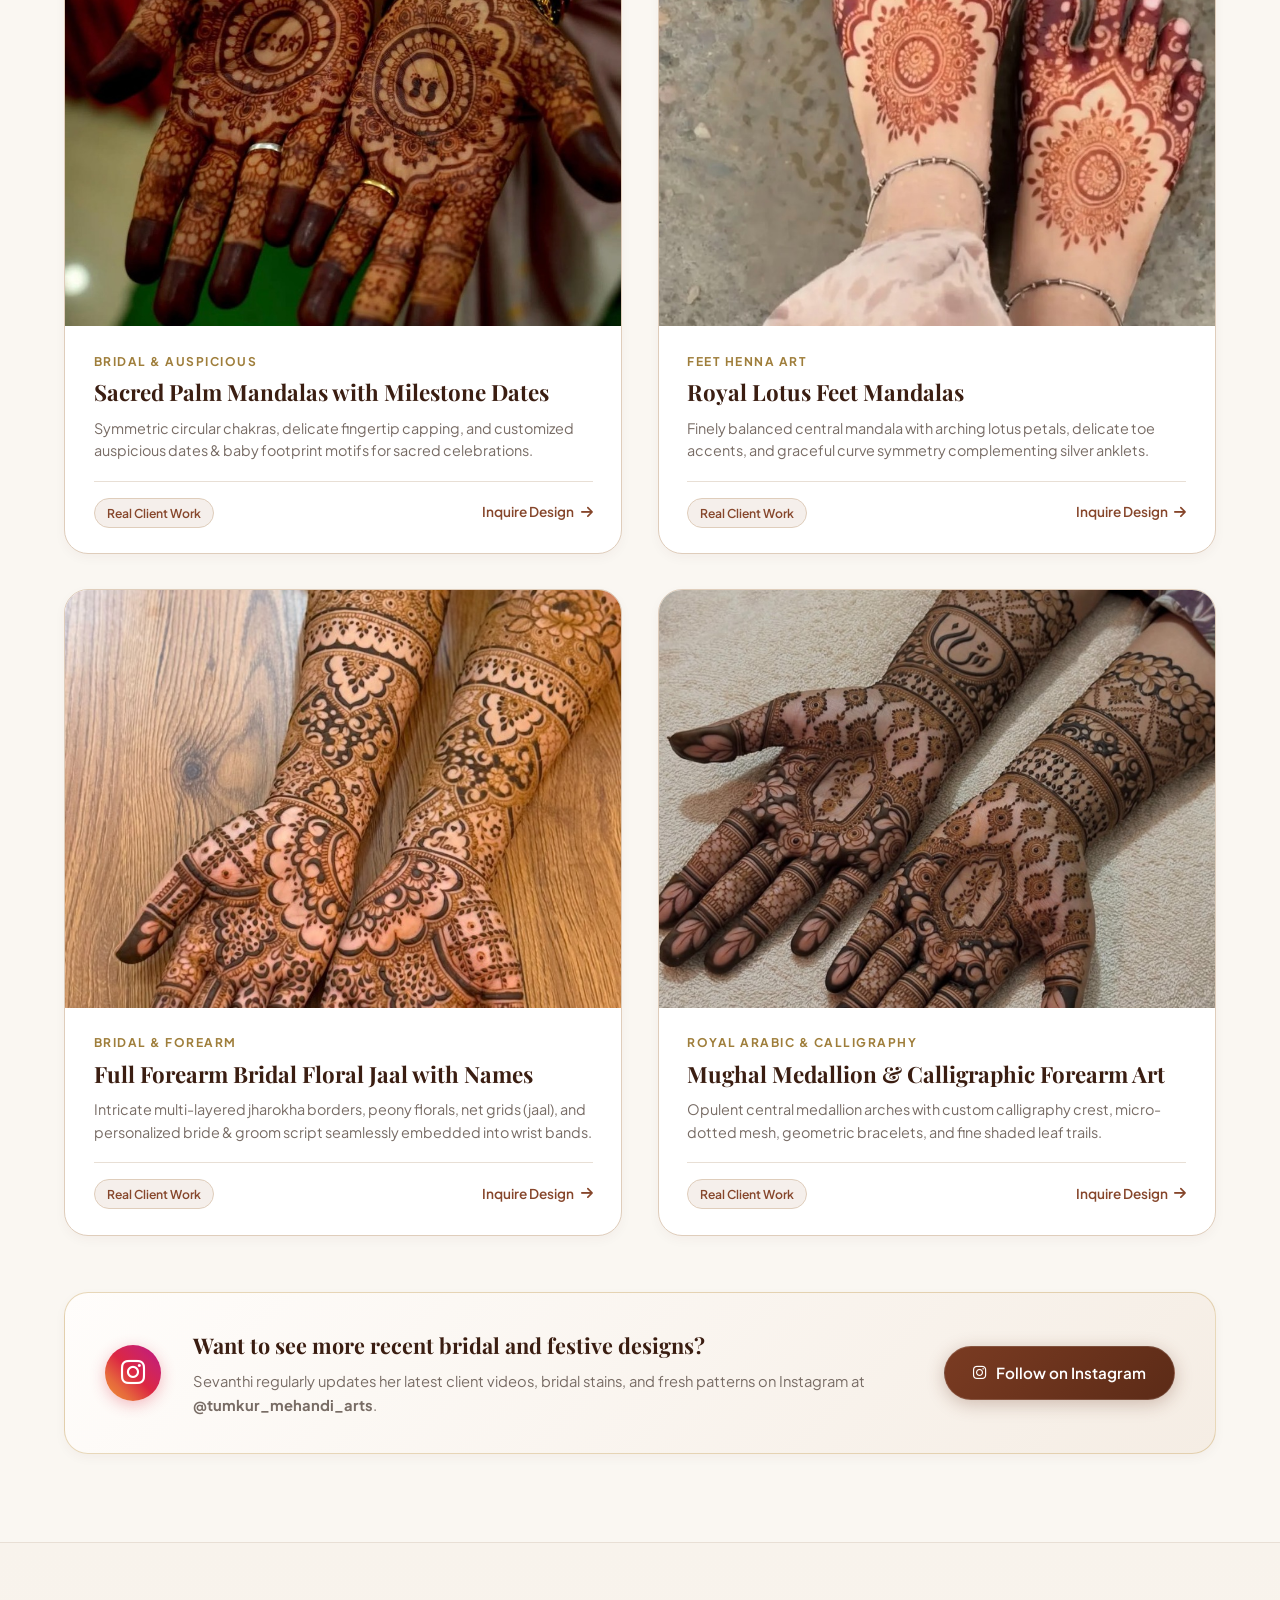
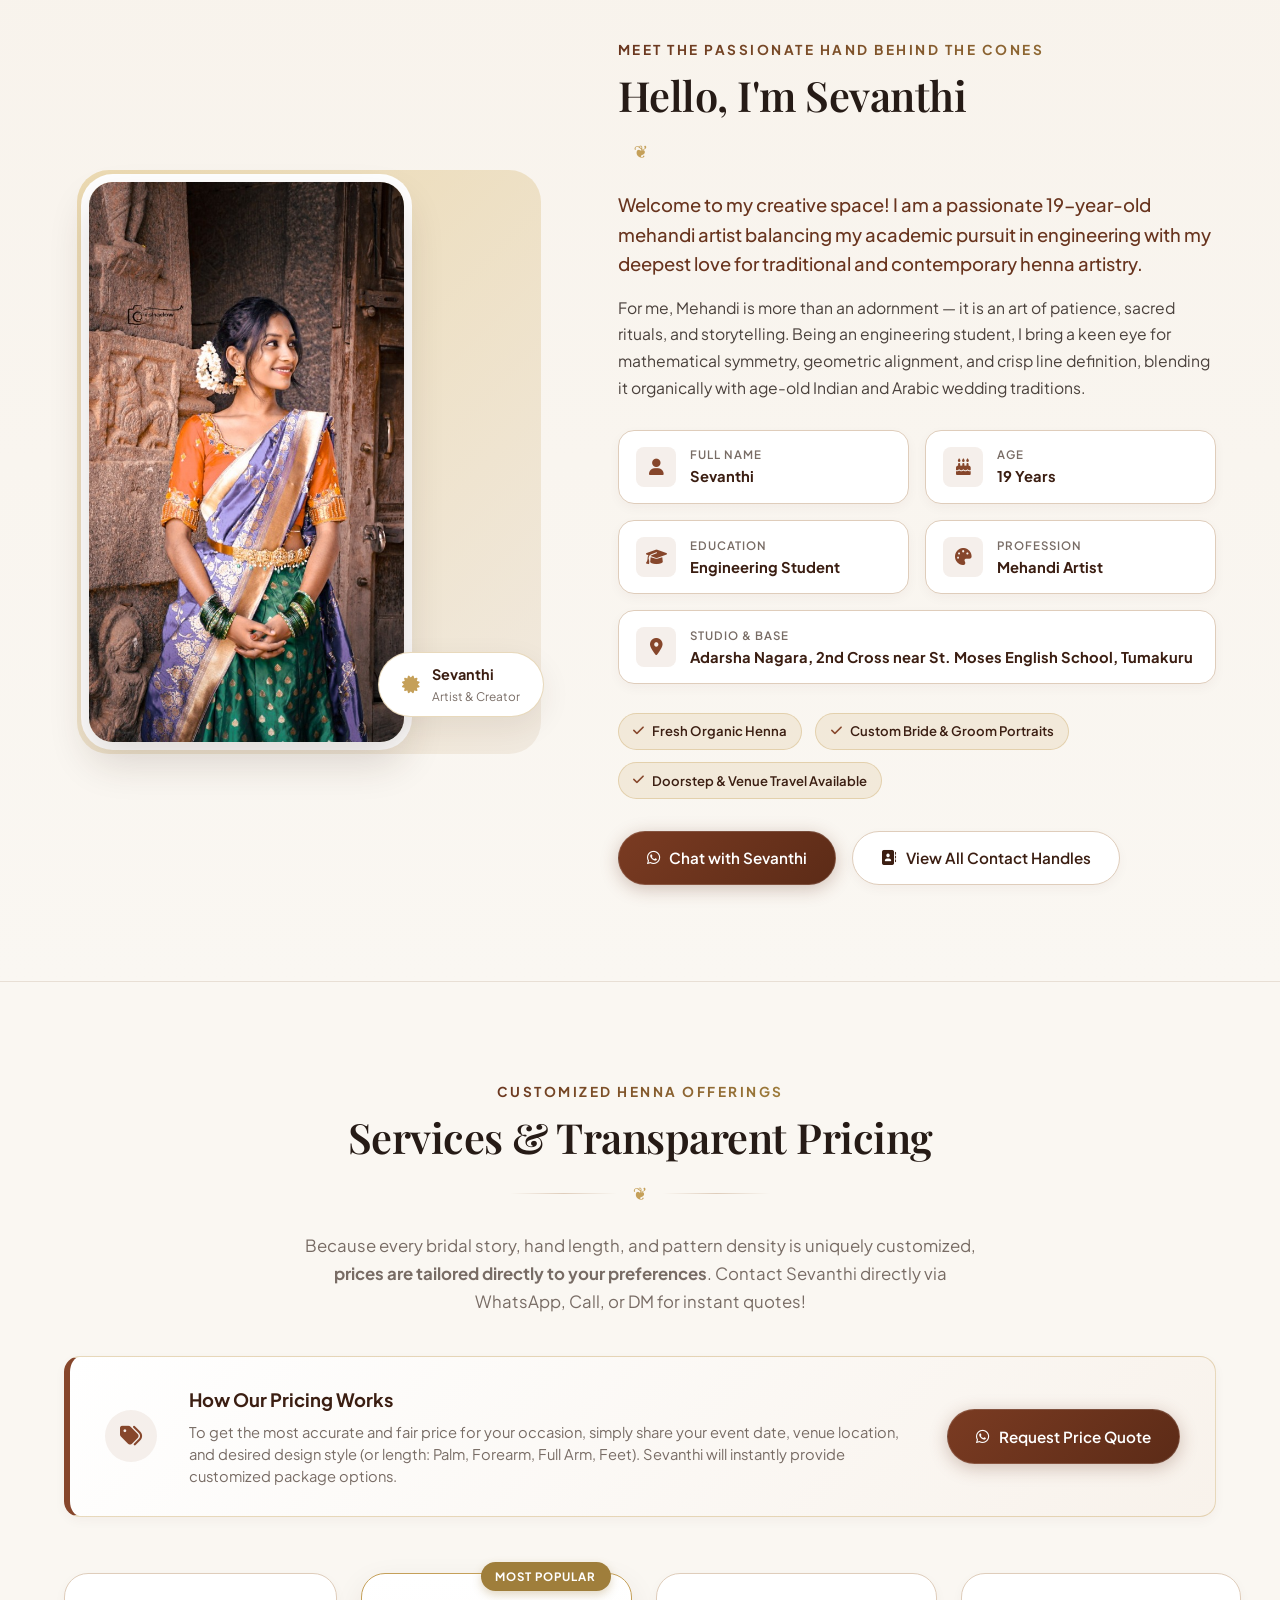
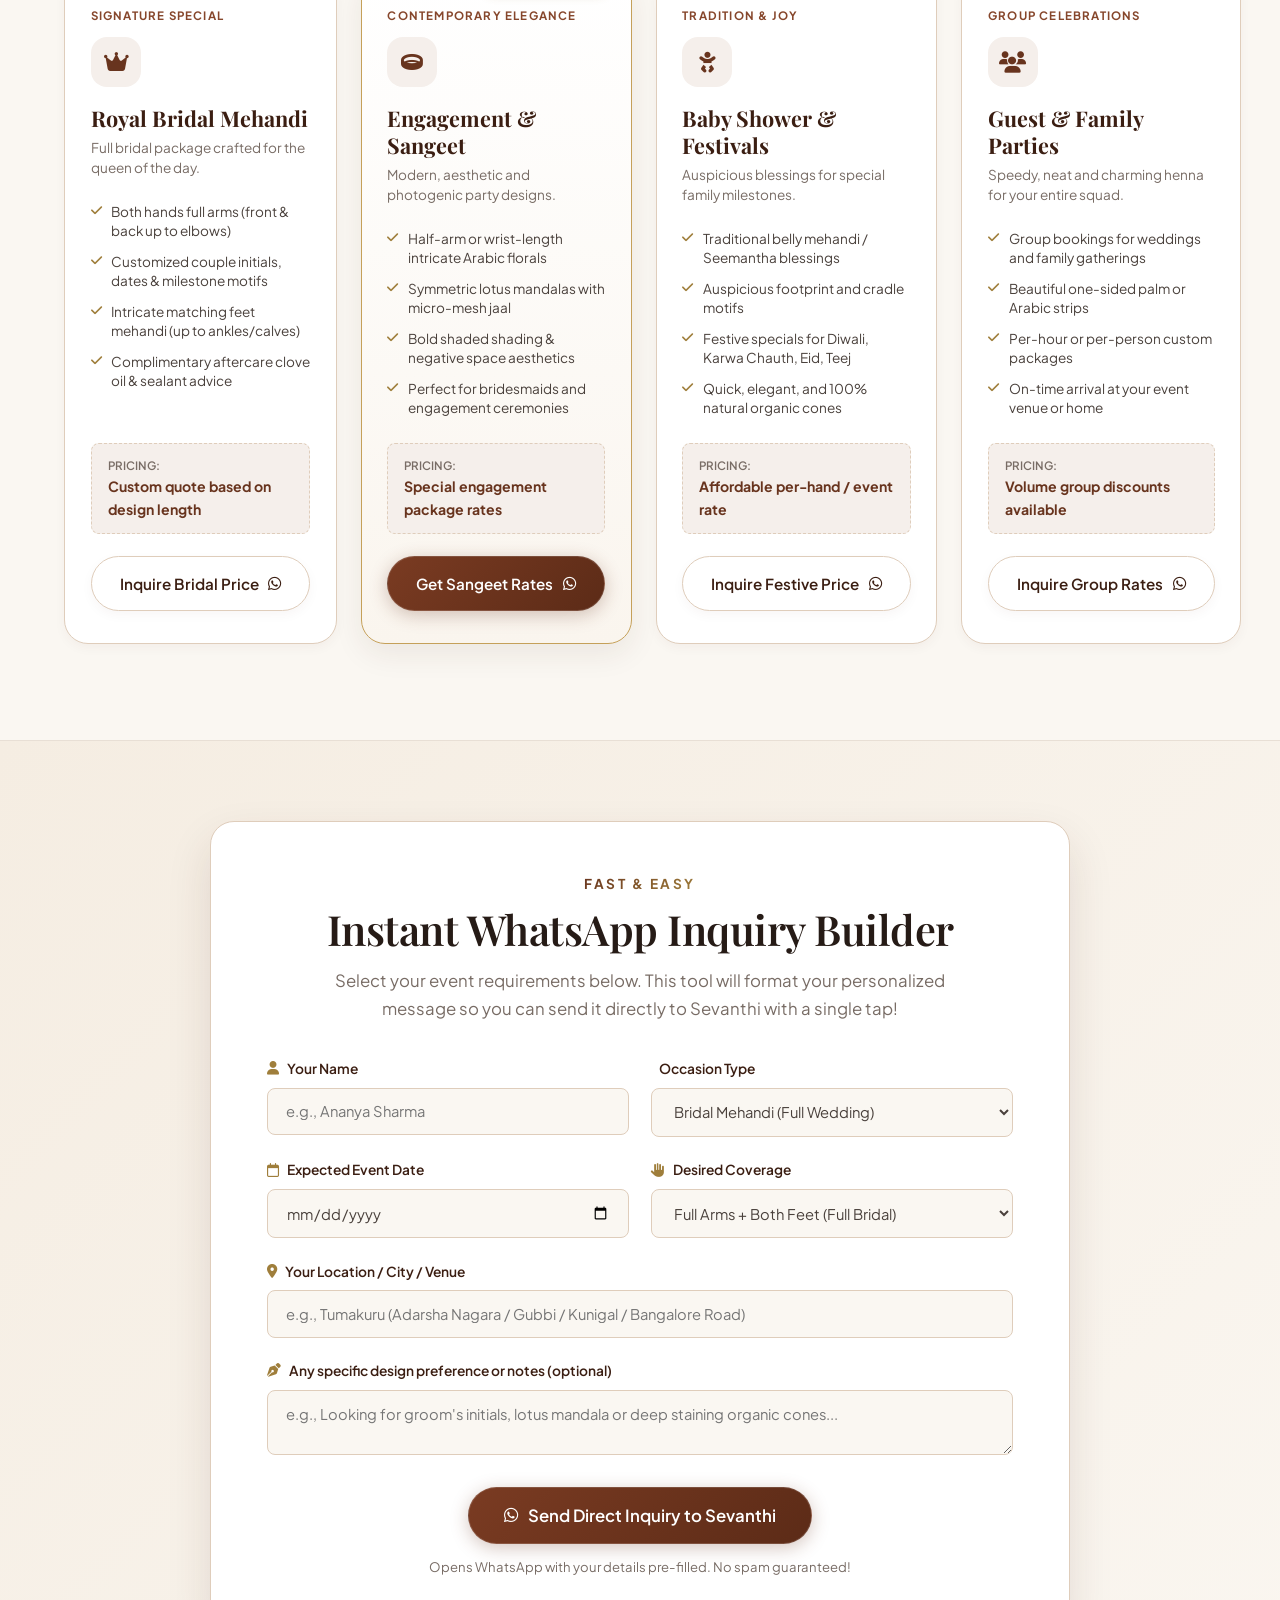
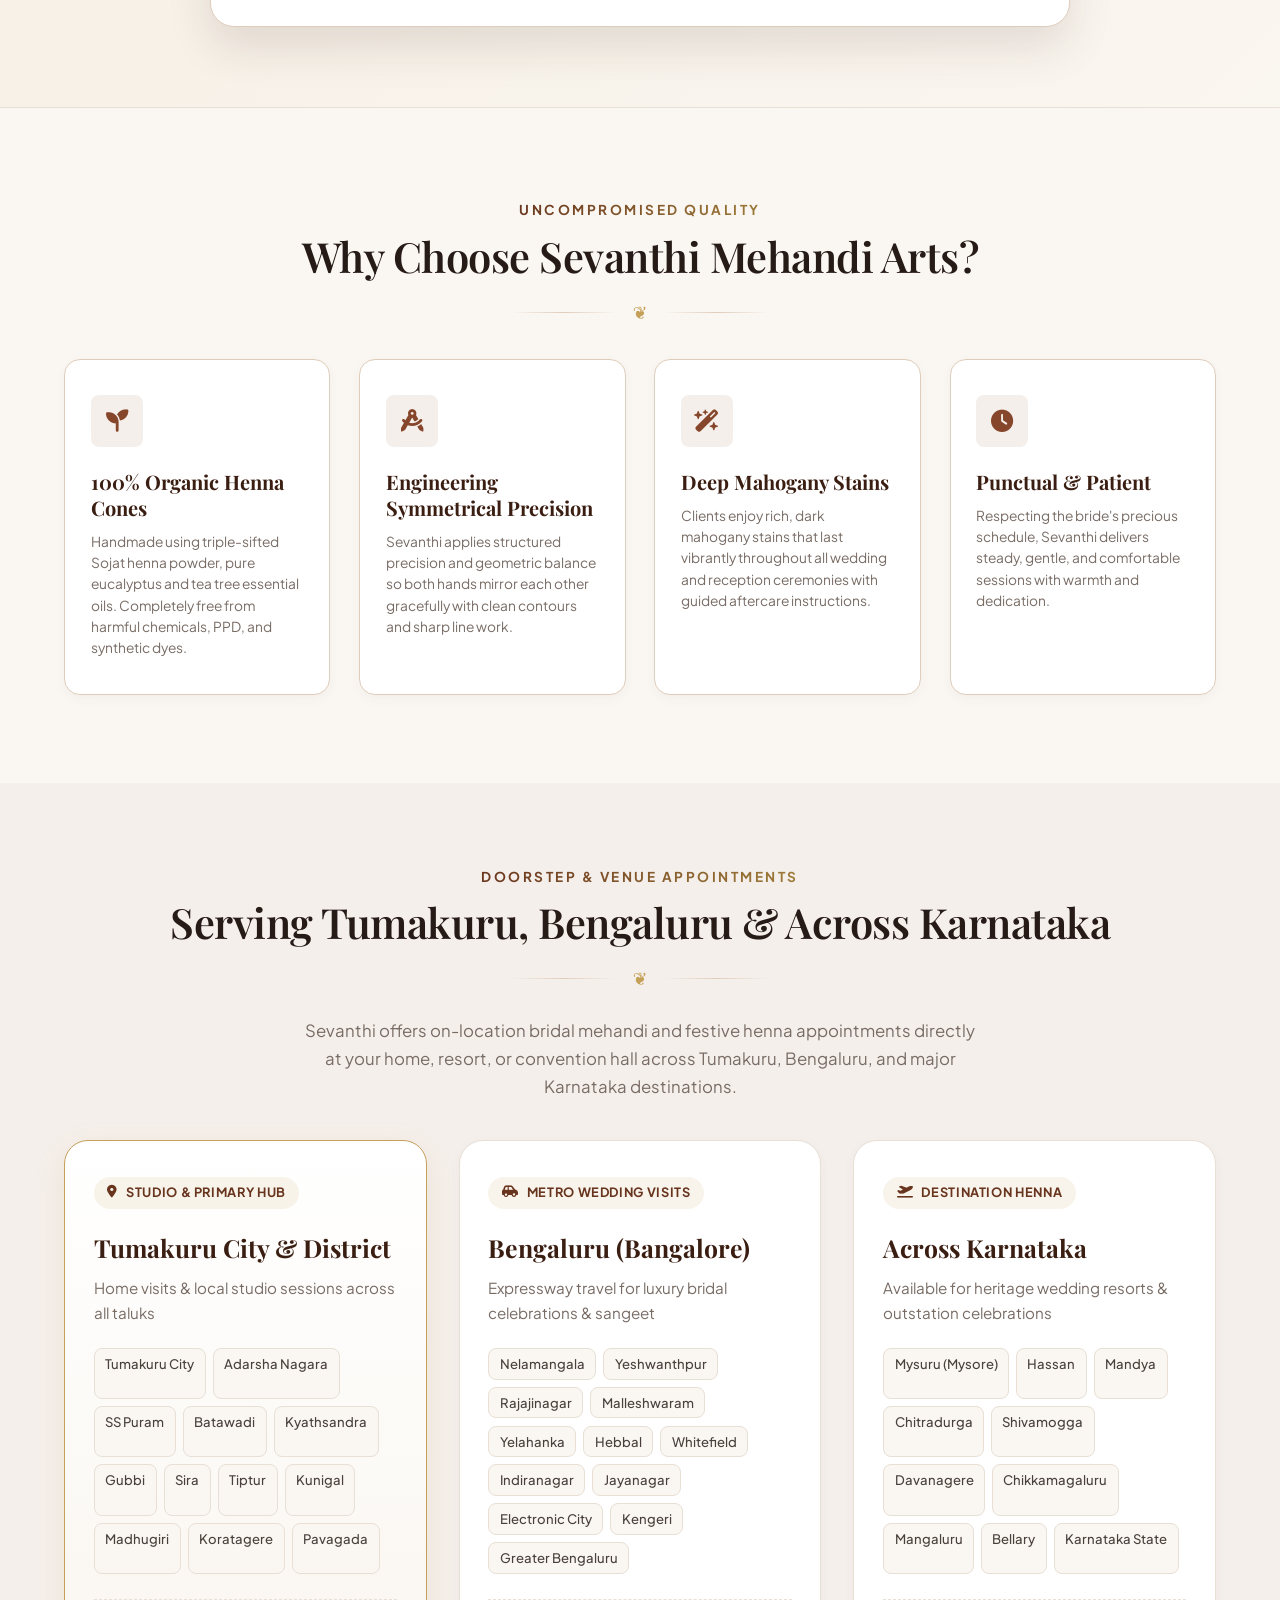
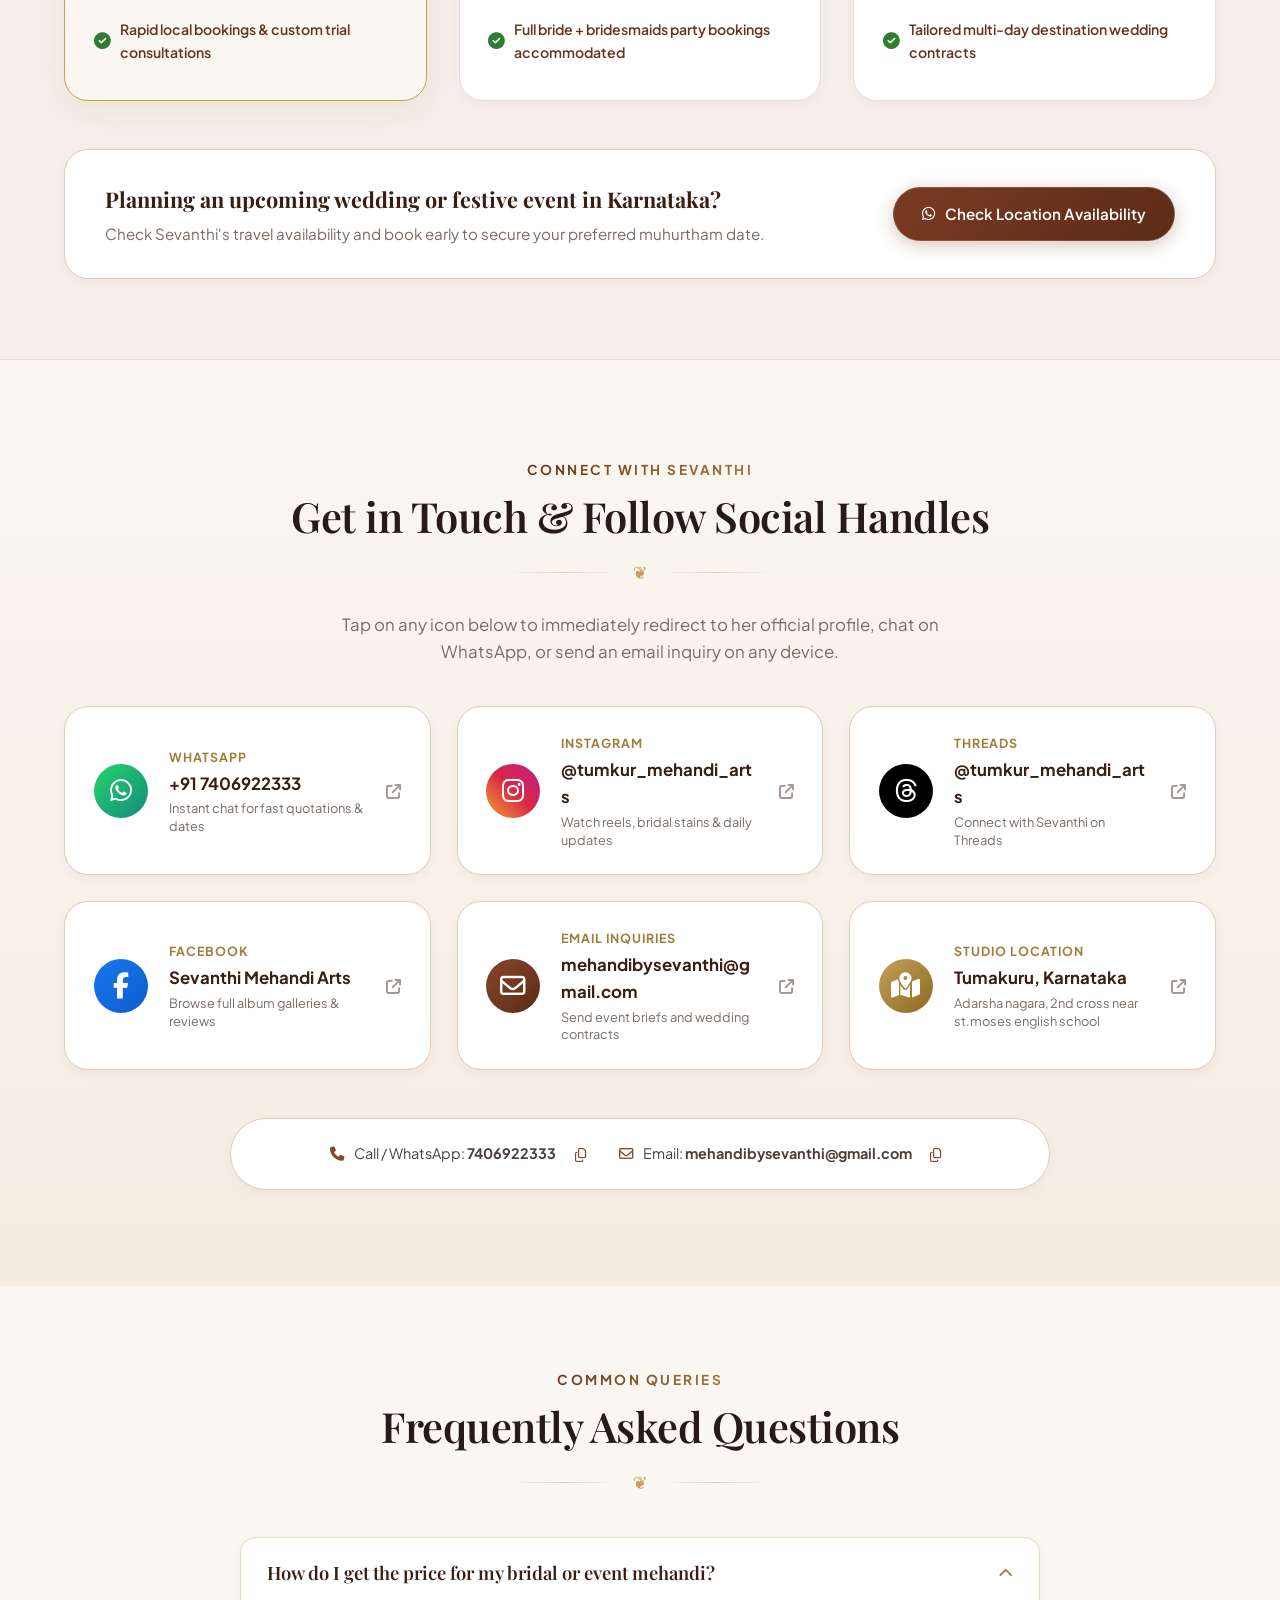
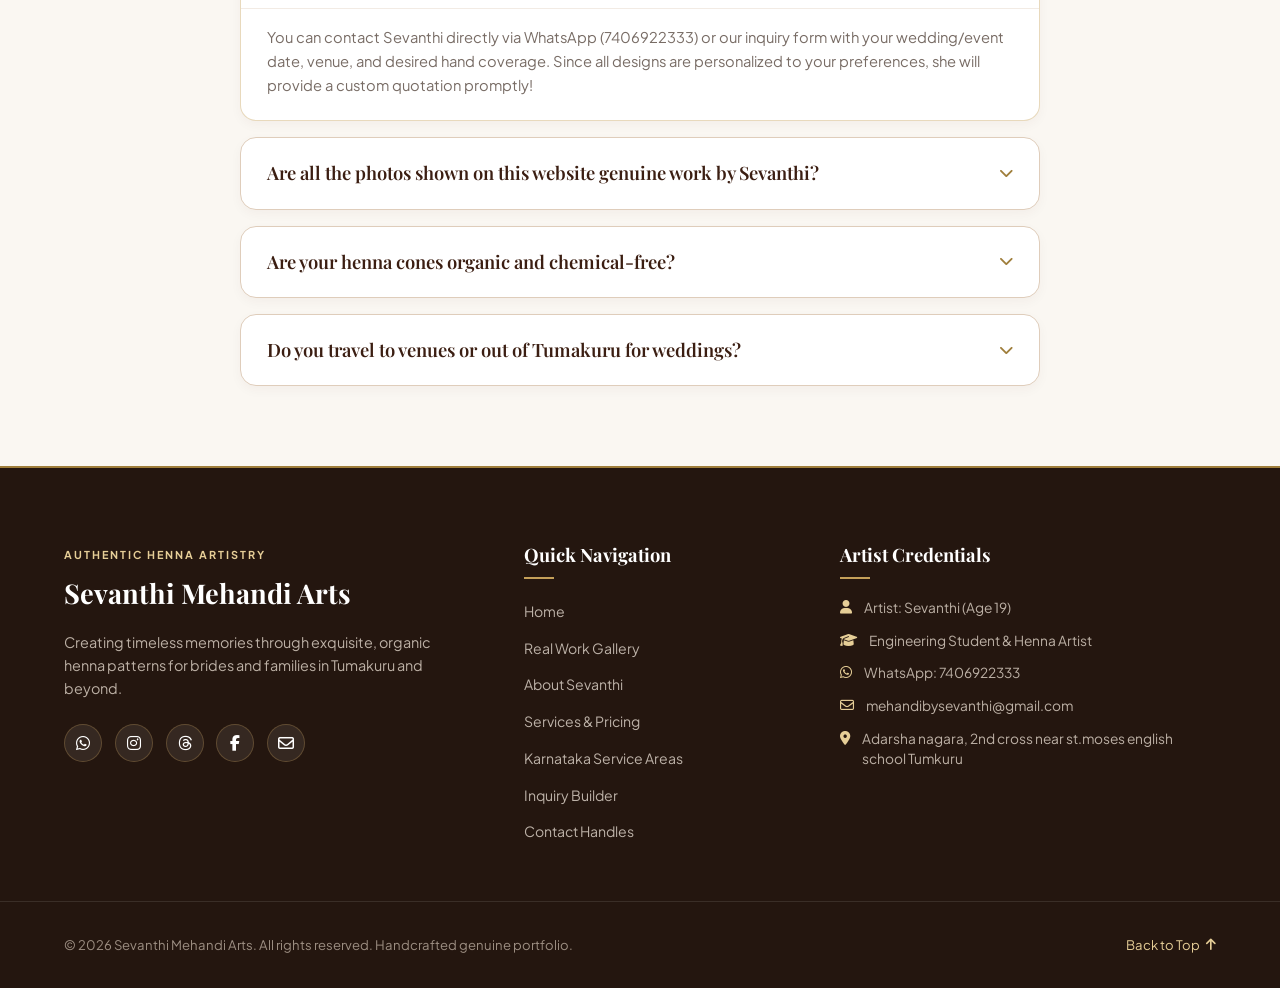
==== commit 1337948d: "fix: Update phone number and WhatsApp links to 7406922333" ====
--- a/index.html
+++ b/index.html
@@ -1,12 +1,15 @@
-<!DOCTYPE html>
+﻿<!DOCTYPE html>
 <html lang="en">
 <head>
   <meta charset="UTF-8">
   <meta name="viewport" content="width=device-width, initial-scale=1.0">
   
+  <!-- Google Search Console Verification -->
+  <meta name="google-site-verification" content="googlee833ba880bb4dff3">
+  
   <!-- Primary SEO Metadata -->
   <title>Sevanthi Mehandi Arts | Best Bridal Mehandi Artist in Tumakuru & Bengaluru, Karnataka</title>
-  <meta name="description" content="Sevanthi Mehandi Arts - Premier bridal, royal Arabic, traditional mandala and contemporary mehandi designs handcrafted by Sevanthi in Tumakuru, Bengaluru, and across Karnataka. 100% organic henna cones, deep mahogany stains. Inquire via WhatsApp: +91 740692233.">
+  <meta name="description" content="Sevanthi Mehandi Arts - Premier bridal, royal Arabic, traditional mandala and contemporary mehandi designs handcrafted by Sevanthi in Tumakuru, Bengaluru, and across Karnataka. 100% organic henna cones, deep mahogany stains. Inquire via WhatsApp: +91 7406922333.">
   <meta name="keywords" content="Sevanthi Mehandi Arts, Mehandi artist in Tumakuru, Bridal mehandi artist Tumkur, Mehandi artist Bengaluru, Henna artist Bangalore, Mehandi artist Karnataka, Best bridal henna Tumakuru, tumkur_mehandi_arts, Organic mehandi artist Tumakuru, Arabic mehandi designs Bangalore, Wedding mehandi artist Karnataka, Henna artist near me Tumakuru, Henna artist near me Bengaluru, Bridal mehandi packages Tumakuru">
   <meta name="author" content="Sevanthi Mehandi Arts">
   <meta name="robots" content="index, follow, max-snippet:-1, max-image-preview:large, max-video-preview:-1">
@@ -79,7 +82,7 @@
           "https://hennasite.netlify.app/assets/images/artist-sevanthi.jpg"
         ],
         "description": "Sevanthi Mehandi Arts provides luxury handcrafted bridal mehandi, royal Arabic designs, and traditional mandalas by Sevanthi across Tumakuru, Bengaluru, and all regions of Karnataka.",
-        "telephone": "+91740692233",
+        "telephone": "+917406922333",
         "email": "mehandibysevanthi@gmail.com",
         "priceRange": "₹₹",
         "currenciesAccepted": "INR",
@@ -170,7 +173,7 @@
             "name": "How do I get the price for my bridal or event mehandi?",
             "acceptedAnswer": {
               "@type": "Answer",
-              "text": "You can contact Sevanthi directly via WhatsApp (+91 740692233) with your wedding/event date, venue in Tumakuru, Bengaluru, or elsewhere in Karnataka, and desired hand coverage for an instant customized quotation."
+              "text": "You can contact Sevanthi directly via WhatsApp (+91 7406922333) with your wedding/event date, venue in Tumakuru, Bengaluru, or elsewhere in Karnataka, and desired hand coverage for an instant customized quotation."
             }
           },
           {
@@ -239,7 +242,7 @@
     <div class="container top-bar-content">
       <span><i class="fa-solid fa-sparkles"></i> Welcoming 2026-2027 Wedding & Festive Bookings across Tumakuru & Surrounding Regions</span>
       <div class="top-bar-contact">
-        <a href="https://wa.me/91740692233?text=Hello%20Sevanthi,%20I%20would%20like%20to%20inquire%20about%20mehandi%20booking%20and%20prices" target="_blank" rel="noopener noreferrer" id="topbar-wa-link">
+        <a href="https://wa.me/917406922333?text=Hello%20Sevanthi,%20I%20would%20like%20to%20inquire%20about%20mehandi%20booking%20and%20prices" target="_blank" rel="noopener noreferrer" id="topbar-wa-link">
           <i class="fa-brands fa-whatsapp"></i> Quick WhatsApp Chat
         </a>
       </div>
@@ -268,7 +271,7 @@
       </nav>
 
       <div class="nav-actions">
-        <a href="https://wa.me/91740692233?text=Hello%20Sevanthi,%20I%20want%20to%20check%20availability%20for%20a%20Mehandi%20date" target="_blank" rel="noopener noreferrer" class="btn btn-primary nav-cta" id="nav-book-btn">
+        <a href="https://wa.me/917406922333?text=Hello%20Sevanthi,%20I%20want%20to%20check%20availability%20for%20a%20Mehandi%20date" target="_blank" rel="noopener noreferrer" class="btn btn-primary nav-cta" id="nav-book-btn">
           <i class="fa-brands fa-whatsapp"></i> Inquire Now
         </a>
         <button class="mobile-toggle" id="mobile-toggle" aria-label="Toggle navigation menu" aria-expanded="false">
@@ -291,7 +294,7 @@
         <li><a href="#contact" class="mobile-link">Contact & Social</a></li>
       </ul>
       <div class="mobile-menu-footer">
-        <a href="https://wa.me/91740692233" target="_blank" rel="noopener noreferrer" class="btn btn-primary btn-block">
+        <a href="https://wa.me/917406922333" target="_blank" rel="noopener noreferrer" class="btn btn-primary btn-block">
           <i class="fa-brands fa-whatsapp"></i> Chat on WhatsApp
         </a>
         <div class="mobile-socials">
@@ -352,7 +355,7 @@
             <a href="#gallery" class="btn btn-primary" id="hero-view-work-btn">
               <i class="fa-regular fa-images"></i> Explore Her Real Work
             </a>
-            <a href="https://wa.me/91740692233?text=Hi%20Sevanthi,%20I%20would%20like%20to%20discuss%20pricing%20and%20packages%20for%20my%20event." target="_blank" rel="noopener noreferrer" class="btn btn-secondary" id="hero-whatsapp-btn">
+            <a href="https://wa.me/917406922333?text=Hi%20Sevanthi,%20I%20would%20like%20to%20discuss%20pricing%20and%20packages%20for%20my%20event." target="_blank" rel="noopener noreferrer" class="btn btn-secondary" id="hero-whatsapp-btn">
               <i class="fa-brands fa-whatsapp"></i> Inquire for Price & Dates
             </a>
           </div>
@@ -459,7 +462,7 @@
                 <p class="card-desc">Symmetric circular chakras, delicate fingertip capping, and customized auspicious dates & baby footprint motifs for sacred celebrations.</p>
                 <div class="card-footer">
                   <span class="badge-pill">Real Client Work</span>
-                  <a href="https://wa.me/91740692233?text=Hi%20Sevanthi,%20I%20love%20the%20Bridal%20Palm%20Mandala%20design%20on%20your%20website.%20Can%20you%20share%20price%20details?" target="_blank" rel="noopener noreferrer" class="quote-link">
+                  <a href="https://wa.me/917406922333?text=Hi%20Sevanthi,%20I%20love%20the%20Bridal%20Palm%20Mandala%20design%20on%20your%20website.%20Can%20you%20share%20price%20details?" target="_blank" rel="noopener noreferrer" class="quote-link">
                     Inquire Design <i class="fa-solid fa-arrow-right"></i>
                   </a>
                 </div>
@@ -482,7 +485,7 @@
                 <p class="card-desc">Finely balanced central mandala with arching lotus petals, delicate toe accents, and graceful curve symmetry complementing silver anklets.</p>
                 <div class="card-footer">
                   <span class="badge-pill">Real Client Work</span>
-                  <a href="https://wa.me/91740692233?text=Hi%20Sevanthi,%20I%20am%20interested%20in%20your%20Feet%20Mandala%20Henna%20design.%20Could%20you%20please%20share%20pricing?" target="_blank" rel="noopener noreferrer" class="quote-link">
+                  <a href="https://wa.me/917406922333?text=Hi%20Sevanthi,%20I%20am%20interested%20in%20your%20Feet%20Mandala%20Henna%20design.%20Could%20you%20please%20share%20pricing?" target="_blank" rel="noopener noreferrer" class="quote-link">
                     Inquire Design <i class="fa-solid fa-arrow-right"></i>
                   </a>
                 </div>
@@ -505,7 +508,7 @@
                 <p class="card-desc">Intricate multi-layered jharokha borders, peony florals, net grids (jaal), and personalized bride & groom script seamlessly embedded into wrist bands.</p>
                 <div class="card-footer">
                   <span class="badge-pill">Real Client Work</span>
-                  <a href="https://wa.me/91740692233?text=Hi%20Sevanthi,%20I%20loved%20the%20Full%20Forearm%20Floral%20Bridal%20mehandi%20with%20names.%20What%20is%20the%20price%20for%20this%20style?" target="_blank" rel="noopener noreferrer" class="quote-link">
+                  <a href="https://wa.me/917406922333?text=Hi%20Sevanthi,%20I%20loved%20the%20Full%20Forearm%20Floral%20Bridal%20mehandi%20with%20names.%20What%20is%20the%20price%20for%20this%20style?" target="_blank" rel="noopener noreferrer" class="quote-link">
                     Inquire Design <i class="fa-solid fa-arrow-right"></i>
                   </a>
                 </div>
@@ -528,7 +531,7 @@
                 <p class="card-desc">Opulent central medallion arches with custom calligraphy crest, micro-dotted mesh, geometric bracelets, and fine shaded leaf trails.</p>
                 <div class="card-footer">
                   <span class="badge-pill">Real Client Work</span>
-                  <a href="https://wa.me/91740692233?text=Hi%20Sevanthi,%20I%20am%20interested%20in%20the%20Mughal%20Medallion%20and%20Calligraphy%20design.%20Please%20let%20me%20know%20the%20pricing." target="_blank" rel="noopener noreferrer" class="quote-link">
+                  <a href="https://wa.me/917406922333?text=Hi%20Sevanthi,%20I%20am%20interested%20in%20the%20Mughal%20Medallion%20and%20Calligraphy%20design.%20Please%20let%20me%20know%20the%20pricing." target="_blank" rel="noopener noreferrer" class="quote-link">
                     Inquire Design <i class="fa-solid fa-arrow-right"></i>
                   </a>
                 </div>
@@ -651,7 +654,7 @@
             </div>
 
             <div class="about-action-btns">
-              <a href="https://wa.me/91740692233?text=Hello%20Sevanthi,%20I%20am%20looking%20for%20a%20mehandi%20artist%20for%20an%20upcoming%20occasion." target="_blank" rel="noopener noreferrer" class="btn btn-primary" id="about-chat-btn">
+              <a href="https://wa.me/917406922333?text=Hello%20Sevanthi,%20I%20am%20looking%20for%20a%20mehandi%20artist%20for%20an%20upcoming%20occasion." target="_blank" rel="noopener noreferrer" class="btn btn-primary" id="about-chat-btn">
                 <i class="fa-brands fa-whatsapp"></i> Chat with Sevanthi
               </a>
               <a href="#contact" class="btn btn-secondary" id="about-contact-btn">
@@ -691,7 +694,7 @@
             </p>
           </div>
           <div class="notice-cta">
-            <a href="https://wa.me/91740692233?text=Hello%20Sevanthi,%20could%20you%20please%20share%20price%20quotes%20for%20my%20event?" target="_blank" rel="noopener noreferrer" class="btn btn-primary" id="notice-quote-btn">
+            <a href="https://wa.me/917406922333?text=Hello%20Sevanthi,%20could%20you%20please%20share%20price%20quotes%20for%20my%20event?" target="_blank" rel="noopener noreferrer" class="btn btn-primary" id="notice-quote-btn">
               <i class="fa-brands fa-whatsapp"></i> Request Price Quote
             </a>
           </div>
@@ -719,7 +722,7 @@
                 <span class="price-label">Pricing:</span>
                 <span class="price-val">Custom quote based on design length</span>
               </div>
-              <a href="https://wa.me/91740692233?text=Hi%20Sevanthi,%20I%20want%20to%20inquire%20about%20the%20Royal%20Bridal%20Mehandi%20Package%20and%20its%20price." target="_blank" rel="noopener noreferrer" class="btn btn-secondary btn-block">
+              <a href="https://wa.me/917406922333?text=Hi%20Sevanthi,%20I%20want%20to%20inquire%20about%20the%20Royal%20Bridal%20Mehandi%20Package%20and%20its%20price." target="_blank" rel="noopener noreferrer" class="btn btn-secondary btn-block">
                 Inquire Bridal Price <i class="fa-brands fa-whatsapp"></i>
               </a>
             </div>
@@ -745,7 +748,7 @@
                 <span class="price-label">Pricing:</span>
                 <span class="price-val">Special engagement package rates</span>
               </div>
-              <a href="https://wa.me/91740692233?text=Hi%20Sevanthi,%20I%20would%20like%20to%20get%20pricing%20for%20Engagement%20/%20Sangeet%20Mehandi." target="_blank" rel="noopener noreferrer" class="btn btn-primary btn-block">
+              <a href="https://wa.me/917406922333?text=Hi%20Sevanthi,%20I%20would%20like%20to%20get%20pricing%20for%20Engagement%20/%20Sangeet%20Mehandi." target="_blank" rel="noopener noreferrer" class="btn btn-primary btn-block">
                 Get Sangeet Rates <i class="fa-brands fa-whatsapp"></i>
               </a>
             </div>
@@ -770,7 +773,7 @@
                 <span class="price-label">Pricing:</span>
                 <span class="price-val">Affordable per-hand / event rate</span>
               </div>
-              <a href="https://wa.me/91740692233?text=Hi%20Sevanthi,%20I%20want%20to%20know%20the%20price%20for%20Baby%20Shower%20/%20Festival%20Mehandi." target="_blank" rel="noopener noreferrer" class="btn btn-secondary btn-block">
+              <a href="https://wa.me/917406922333?text=Hi%20Sevanthi,%20I%20want%20to%20know%20the%20price%20for%20Baby%20Shower%20/%20Festival%20Mehandi." target="_blank" rel="noopener noreferrer" class="btn btn-secondary btn-block">
                 Inquire Festive Price <i class="fa-brands fa-whatsapp"></i>
               </a>
             </div>
@@ -795,7 +798,7 @@
                 <span class="price-label">Pricing:</span>
                 <span class="price-val">Volume group discounts available</span>
               </div>
-              <a href="https://wa.me/91740692233?text=Hi%20Sevanthi,%20I%20want%20to%20book%20Mehandi%20for%20guests/family%20members.%20What%20are%20your%20group%20charges?" target="_blank" rel="noopener noreferrer" class="btn btn-secondary btn-block">
+              <a href="https://wa.me/917406922333?text=Hi%20Sevanthi,%20I%20want%20to%20book%20Mehandi%20for%20guests/family%20members.%20What%20are%20your%20group%20charges?" target="_blank" rel="noopener noreferrer" class="btn btn-secondary btn-block">
                 Inquire Group Rates <i class="fa-brands fa-whatsapp"></i>
               </a>
             </div>
@@ -1017,7 +1020,7 @@
             <h4>Planning an upcoming wedding or festive event in Karnataka?</h4>
             <p>Check Sevanthi's travel availability and book early to secure your preferred muhurtham date.</p>
           </div>
-          <a href="https://wa.me/91740692233?text=Hello%20Sevanthi,%20I%20would%20like%20to%20check%20your%20availability%20for%20mehandi%20service%20in%20my%20city/location." target="_blank" rel="noopener noreferrer" class="btn btn-primary" id="check-area-wa-btn">
+          <a href="https://wa.me/917406922333?text=Hello%20Sevanthi,%20I%20would%20like%20to%20check%20your%20availability%20for%20mehandi%20service%20in%20my%20city/location." target="_blank" rel="noopener noreferrer" class="btn btn-primary" id="check-area-wa-btn">
             <i class="fa-brands fa-whatsapp"></i> Check Location Availability
           </a>
         </div>
@@ -1045,11 +1048,11 @@
         <div class="social-channels-grid">
           
           <!-- 1. WhatsApp Card -->
-          <a href="https://wa.me/91740692233?text=Hello%20Sevanthi,%20I%20am%20contacting%20you%20from%20your%20website%20regarding%20mehandi%20booking%20and%20prices." target="_blank" rel="noopener noreferrer" class="social-card wa-card" id="contact-whatsapp">
+          <a href="https://wa.me/917406922333?text=Hello%20Sevanthi,%20I%20am%20contacting%20you%20from%20your%20website%20regarding%20mehandi%20booking%20and%20prices." target="_blank" rel="noopener noreferrer" class="social-card wa-card" id="contact-whatsapp">
             <div class="card-social-icon"><i class="fa-brands fa-whatsapp"></i></div>
             <div class="card-social-info">
               <span class="channel-name">WhatsApp</span>
-              <span class="channel-handle">+91 740692233</span>
+              <span class="channel-handle">+91 7406922333</span>
               <p class="channel-action">Instant chat for fast quotations & dates</p>
             </div>
             <span class="redirect-arrow"><i class="fa-solid fa-arrow-up-right-from-square"></i></span>
@@ -1116,8 +1119,8 @@
         <div class="direct-details-bar">
           <div class="detail-pill">
             <i class="fa-solid fa-phone"></i>
-            <span>Call / WhatsApp: <strong>740692233</strong></span>
-            <button class="copy-btn" onclick="copyToClipboard('740692233', 'Phone number copied!')" title="Copy Number">
+            <span>Call / WhatsApp: <strong>7406922333</strong></span>
+            <button class="copy-btn" onclick="copyToClipboard('7406922333', 'Phone number copied!')" title="Copy Number">
               <i class="fa-regular fa-copy"></i>
             </button>
           </div>
@@ -1154,7 +1157,7 @@
               <i class="fa-solid fa-chevron-down toggle-icon"></i>
             </summary>
             <div class="faq-answer">
-              <p>You can contact Sevanthi directly via WhatsApp (740692233) or our inquiry form with your wedding/event date, venue, and desired hand coverage. Since all designs are personalized to your preferences, she will provide a custom quotation promptly!</p>
+              <p>You can contact Sevanthi directly via WhatsApp (7406922333) or our inquiry form with your wedding/event date, venue, and desired hand coverage. Since all designs are personalized to your preferences, she will provide a custom quotation promptly!</p>
             </div>
           </details>
 
@@ -1203,7 +1206,7 @@
           Creating timeless memories through exquisite, organic henna patterns for brides and families in Tumakuru and beyond.
         </p>
         <div class="footer-social-row">
-          <a href="https://wa.me/91740692233" target="_blank" rel="noopener noreferrer" aria-label="WhatsApp"><i class="fa-brands fa-whatsapp"></i></a>
+          <a href="https://wa.me/917406922333" target="_blank" rel="noopener noreferrer" aria-label="WhatsApp"><i class="fa-brands fa-whatsapp"></i></a>
           <a href="https://www.instagram.com/tumkur_mehandi_arts?stkn=ZXV4bnJ0M3ZuaDFs&utm_source=qr" target="_blank" rel="noopener noreferrer" aria-label="Instagram"><i class="fa-brands fa-instagram"></i></a>
           <a href="https://www.threads.com/@tumkur_mehandi_arts?igshid=NTc4MTIwNjQ2YQ==" target="_blank" rel="noopener noreferrer" aria-label="Threads"><i class="fa-brands fa-threads"></i></a>
           <a href="https://www.facebook.com/share/1EWvurXKob/?mibextid=wwXIfr" target="_blank" rel="noopener noreferrer" aria-label="Facebook"><i class="fa-brands fa-facebook-f"></i></a>
@@ -1237,7 +1240,7 @@
           </li>
           <li>
             <i class="fa-brands fa-whatsapp"></i>
-            <span>WhatsApp: 740692233</span>
+            <span>WhatsApp: 7406922333</span>
           </li>
           <li>
             <i class="fa-regular fa-envelope"></i>
@@ -1280,7 +1283,7 @@
         <span class="lightbox-tag" id="lightbox-tag">Real Work</span>
         <h4 id="lightbox-title">Sacred Palm Mandalas</h4>
         <p id="lightbox-desc">Detailed view of fine linework and organic stain by Sevanthi.</p>
-        <a href="https://wa.me/91740692233" target="_blank" rel="noopener noreferrer" class="btn btn-primary btn-sm" id="lightbox-wa-btn">
+        <a href="https://wa.me/917406922333" target="_blank" rel="noopener noreferrer" class="btn btn-primary btn-sm" id="lightbox-wa-btn">
           <i class="fa-brands fa-whatsapp"></i> Inquire This Design
         </a>
       </div>
@@ -1288,7 +1291,7 @@
   </div>
 
   <!-- Floating Quick WhatsApp Button -->
-  <a href="https://wa.me/91740692233?text=Hello%20Sevanthi,%20I%20would%20like%20to%20inquire%20about%20your%20mehandi%20pricing%20and%20availability." target="_blank" rel="noopener noreferrer" class="floating-wa-btn" id="floating-wa" aria-label="Direct WhatsApp Message">
+  <a href="https://wa.me/917406922333?text=Hello%20Sevanthi,%20I%20would%20like%20to%20inquire%20about%20your%20mehandi%20pricing%20and%20availability." target="_blank" rel="noopener noreferrer" class="floating-wa-btn" id="floating-wa" aria-label="Direct WhatsApp Message">
     <i class="fa-brands fa-whatsapp"></i>
     <span class="floating-tooltip">Chat with Sevanthi</span>
   </a>
